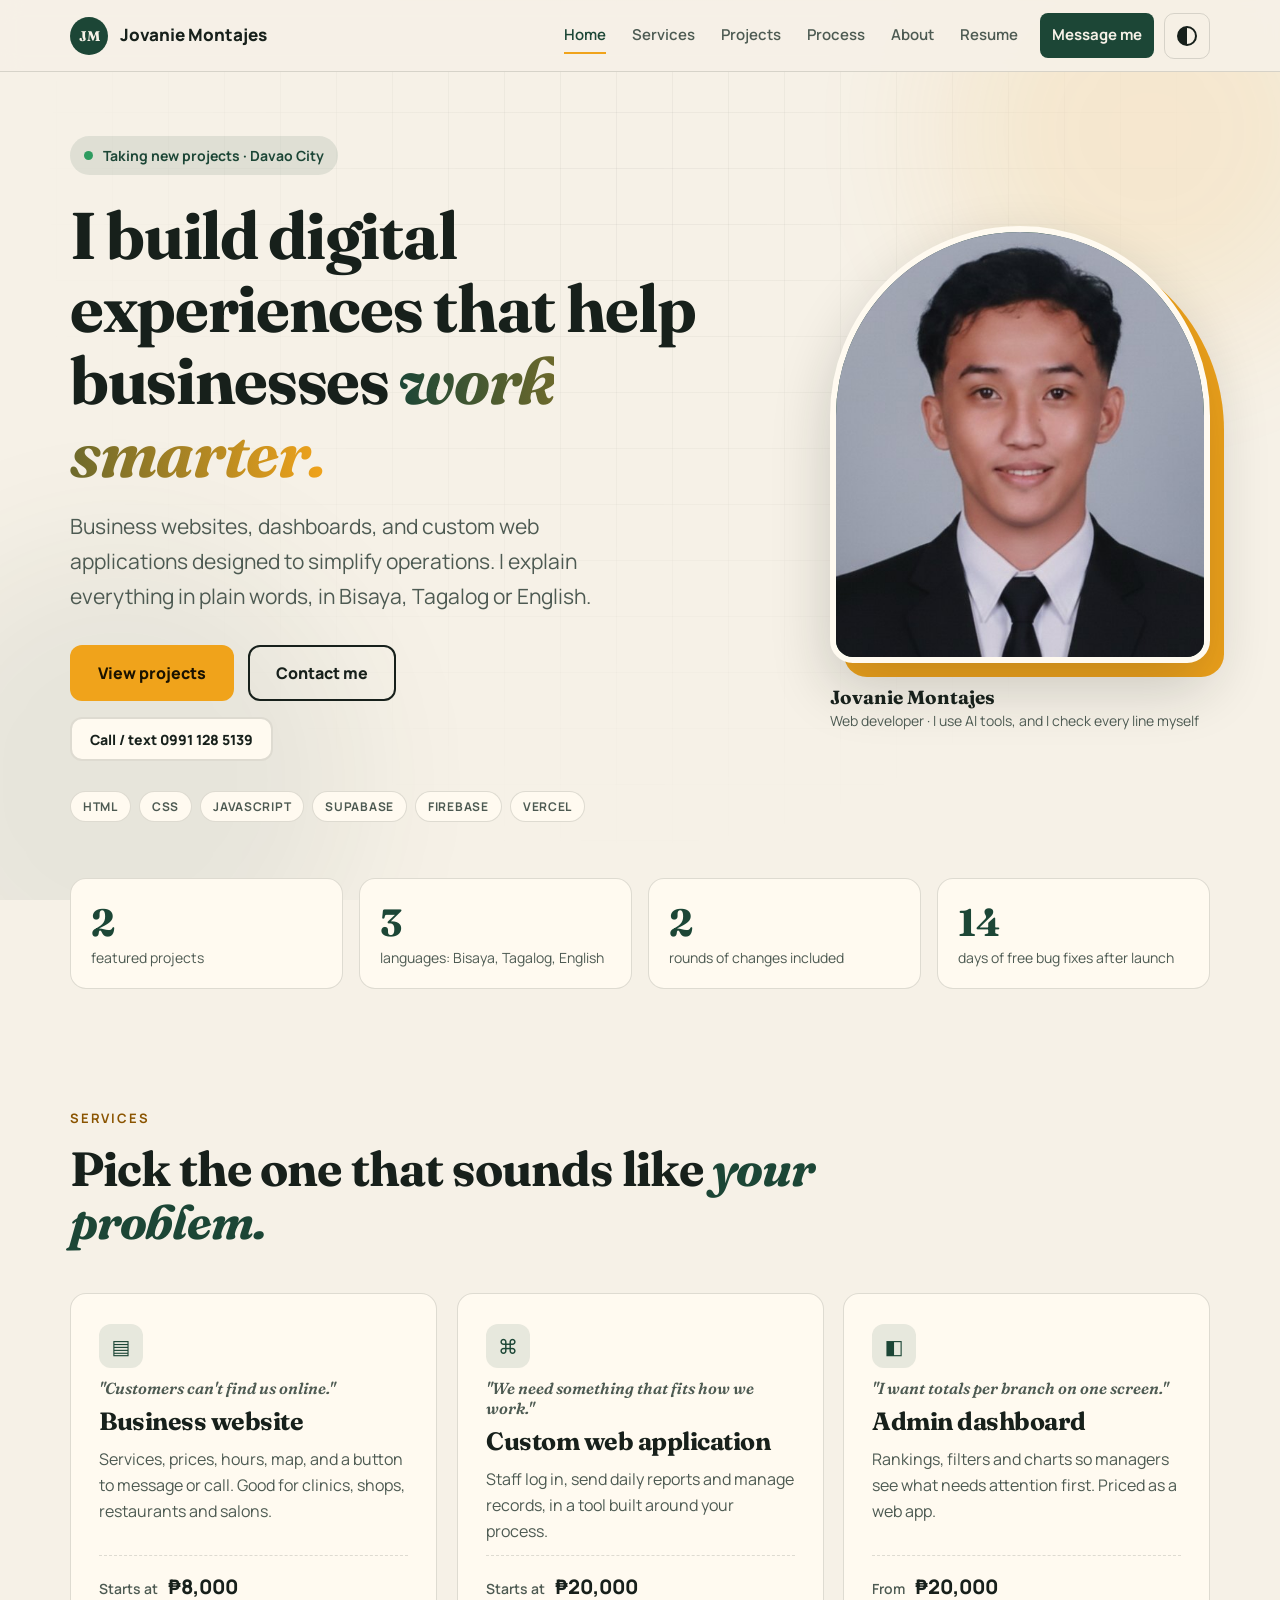
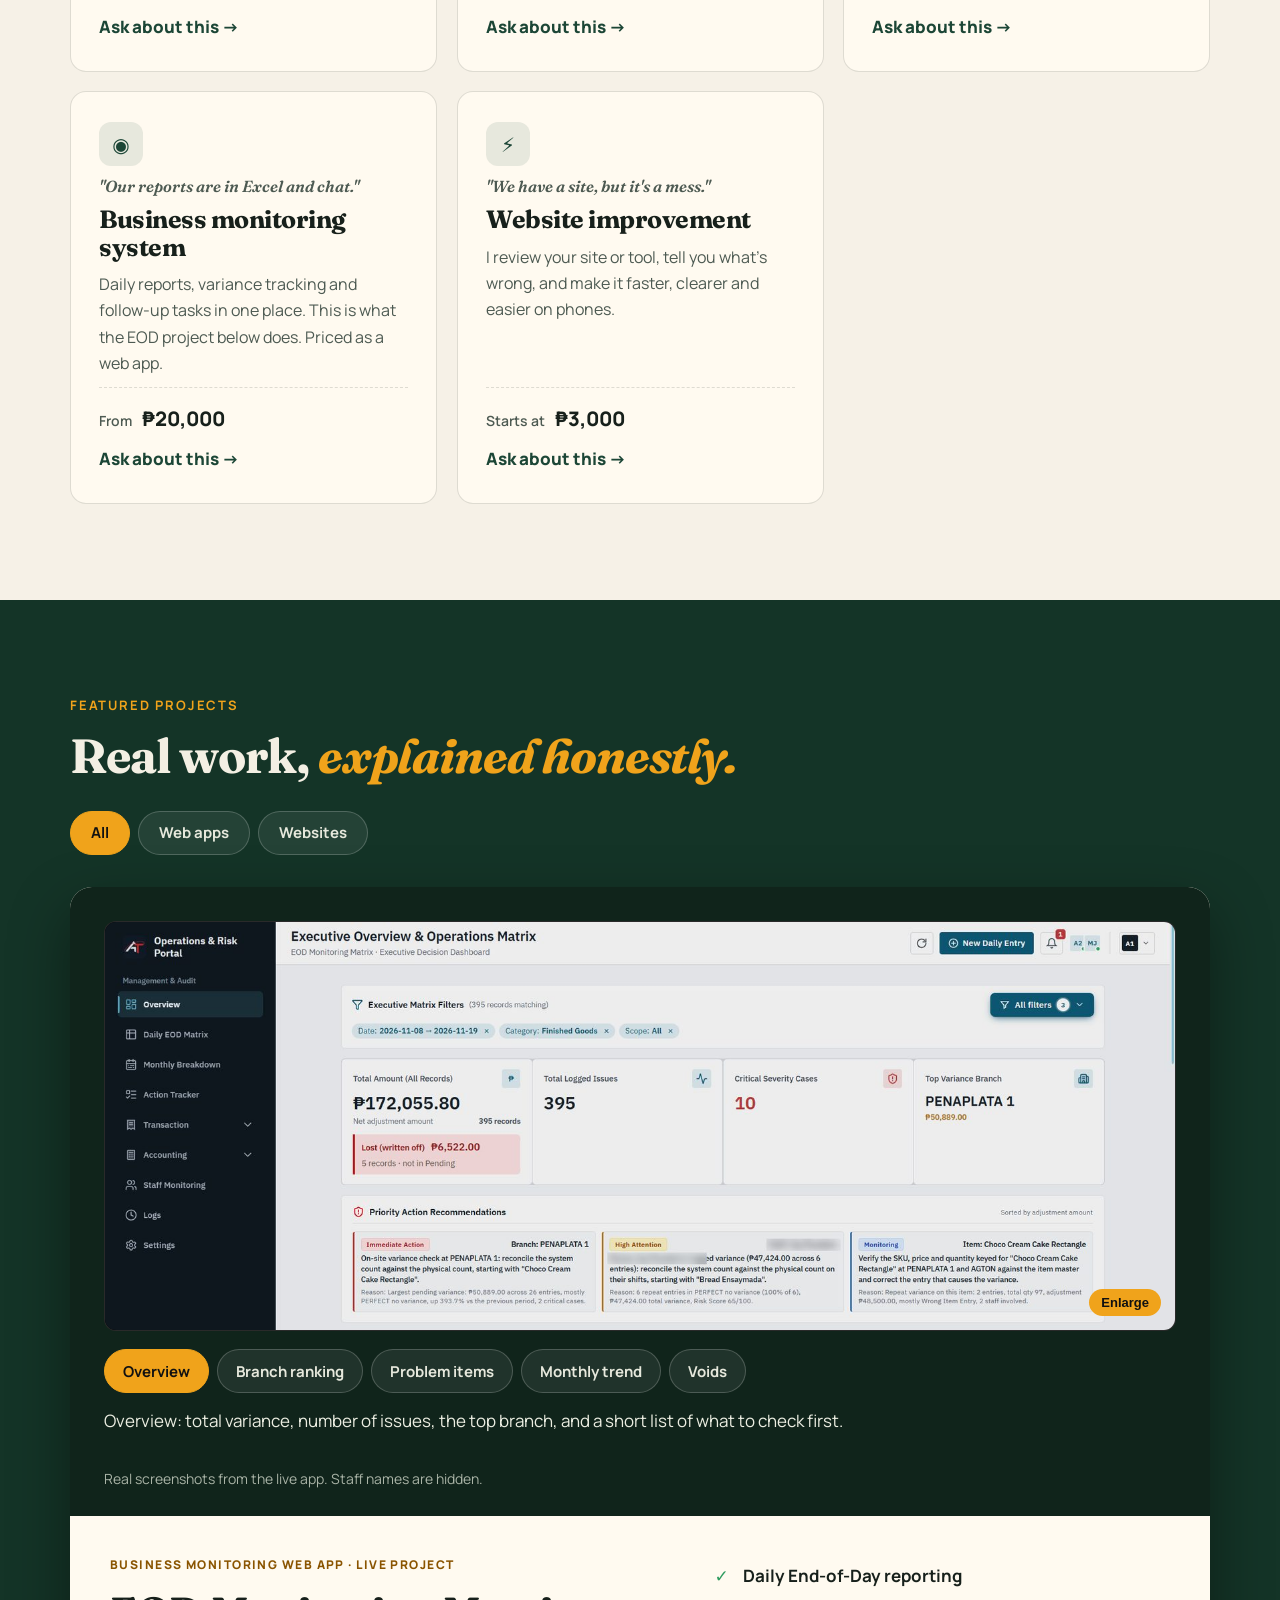
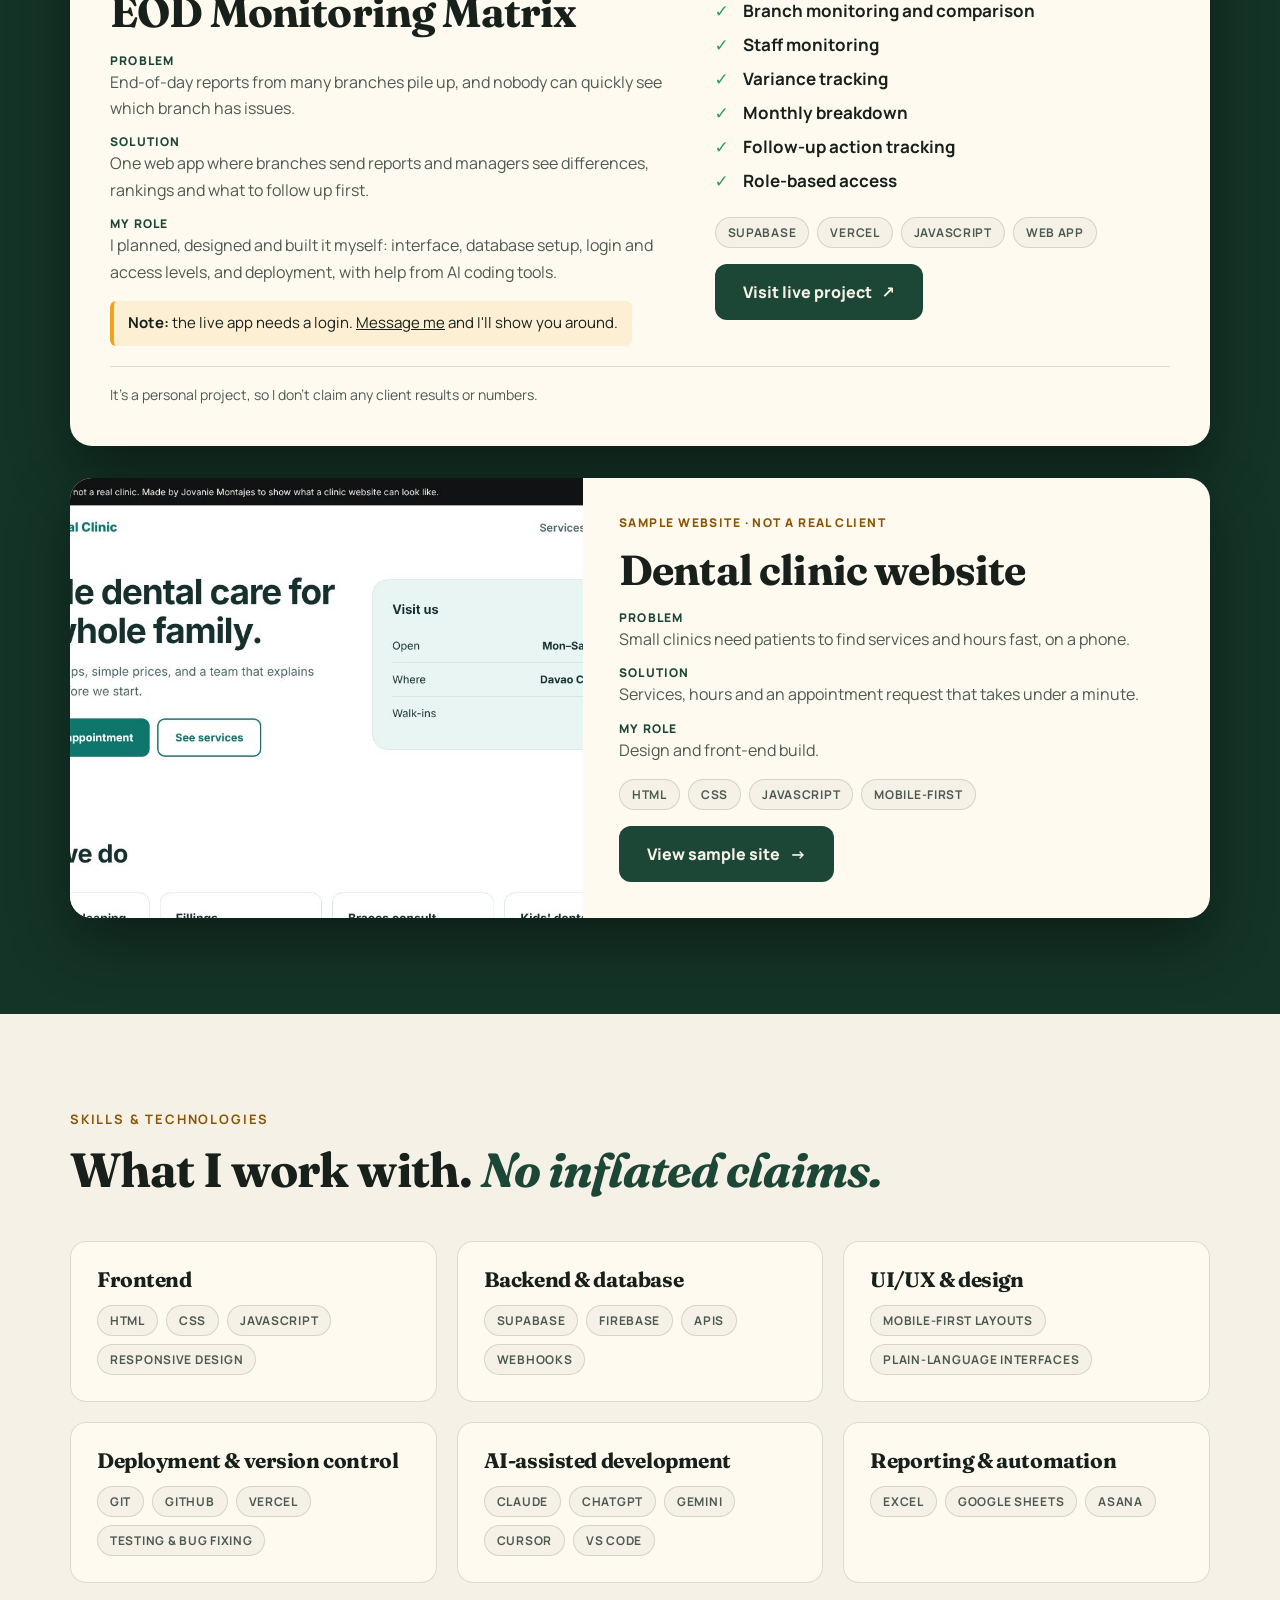
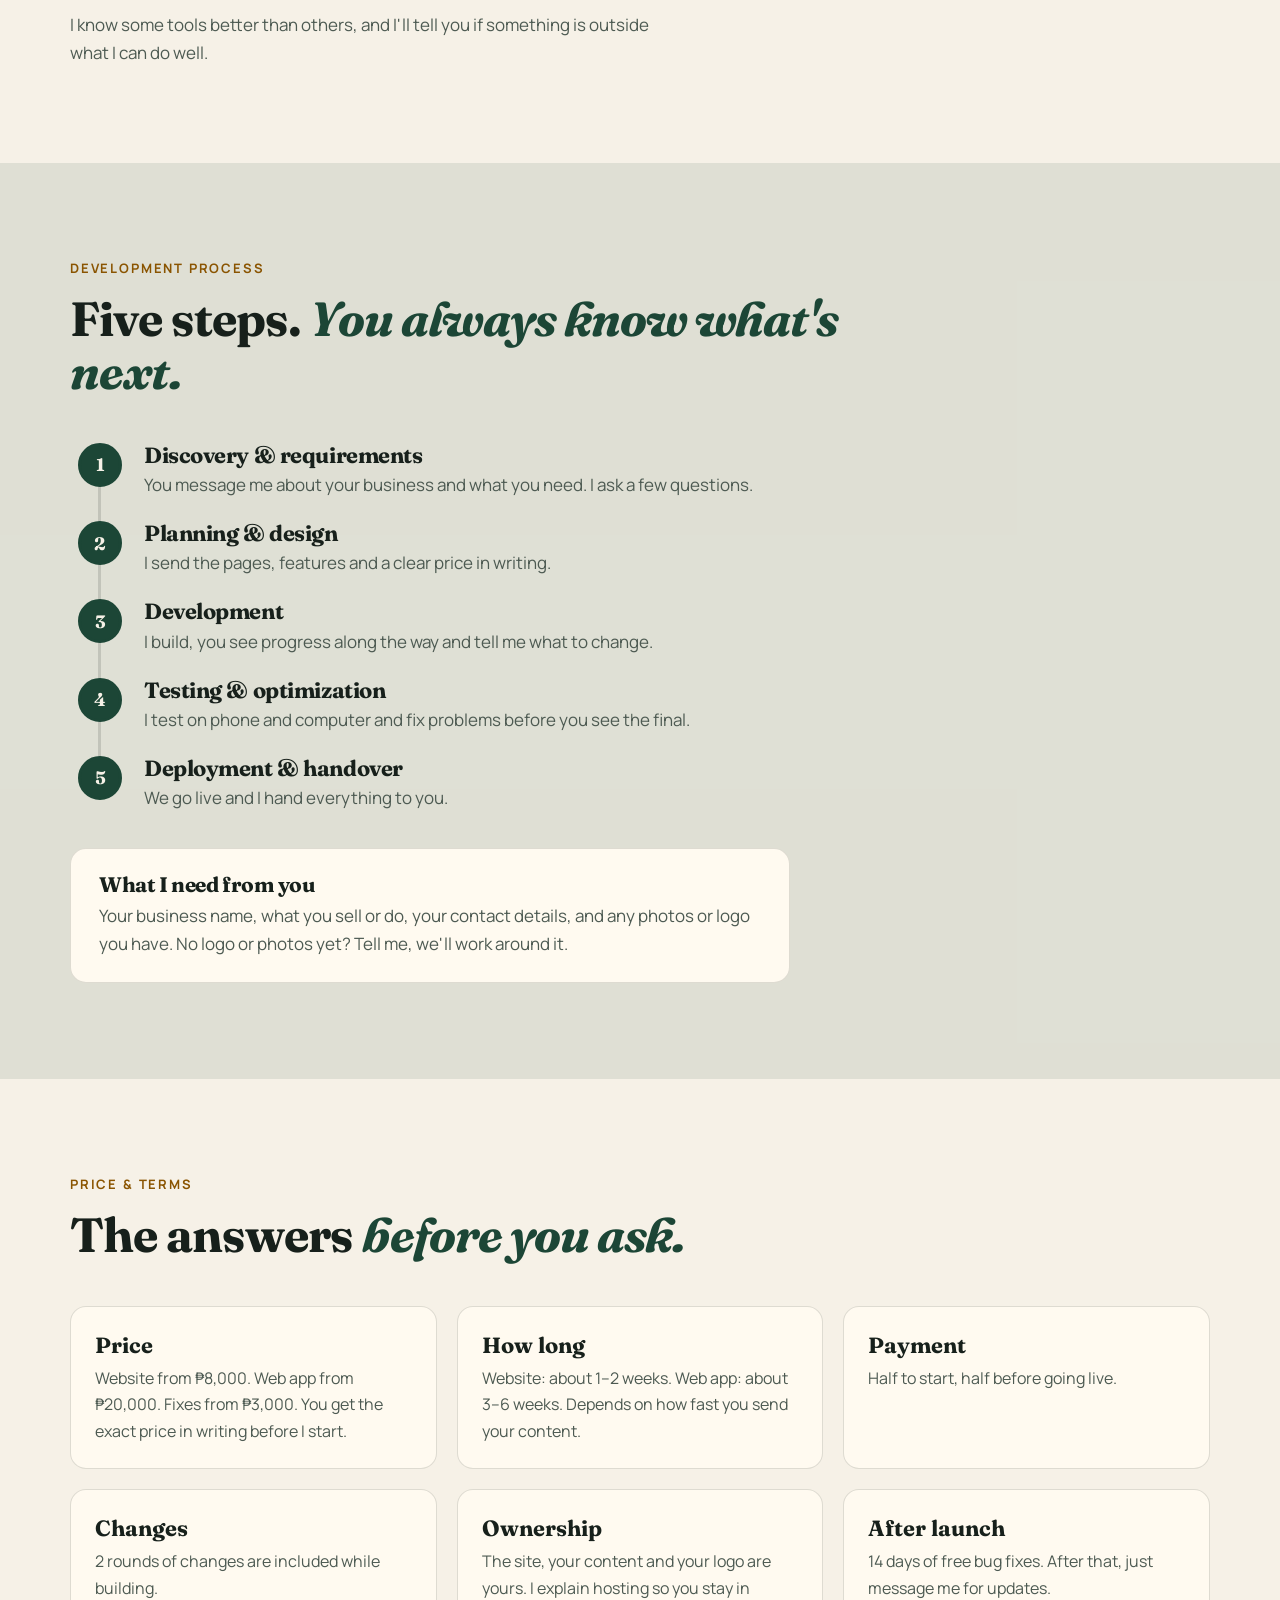
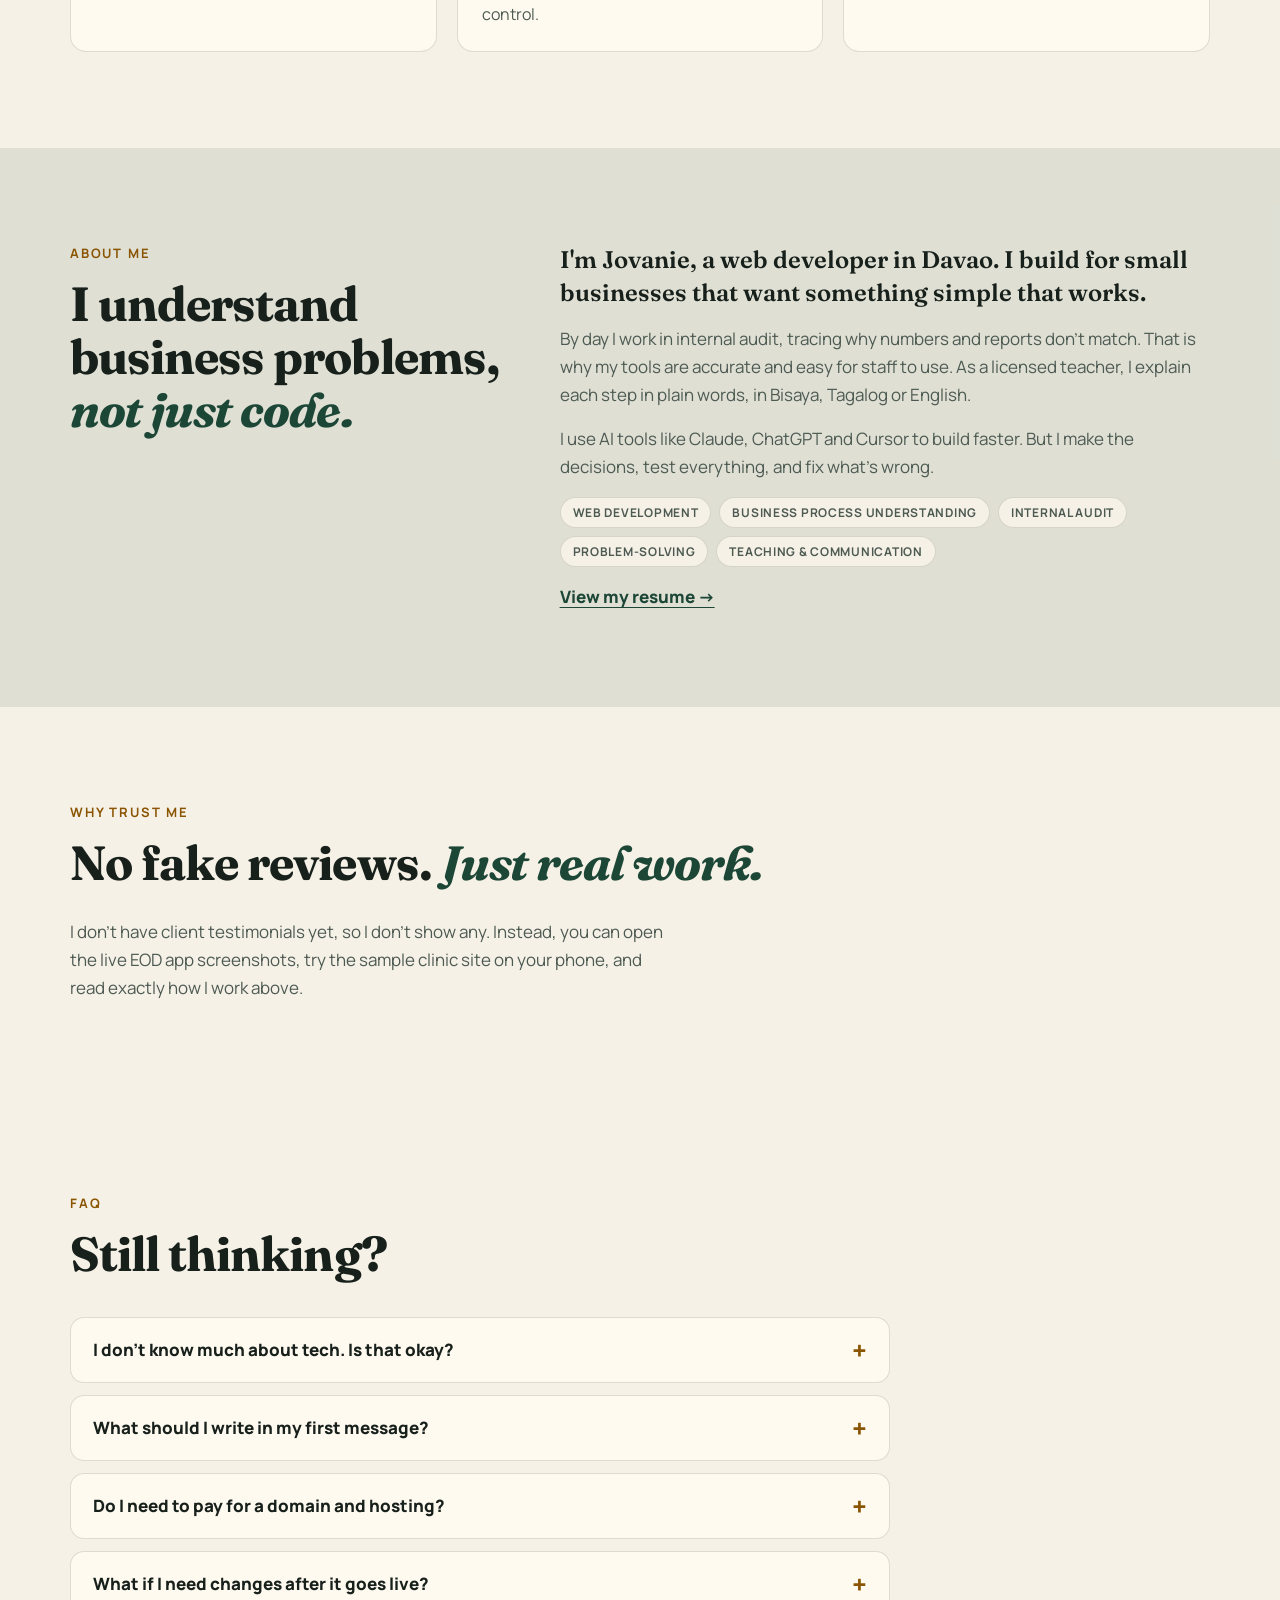
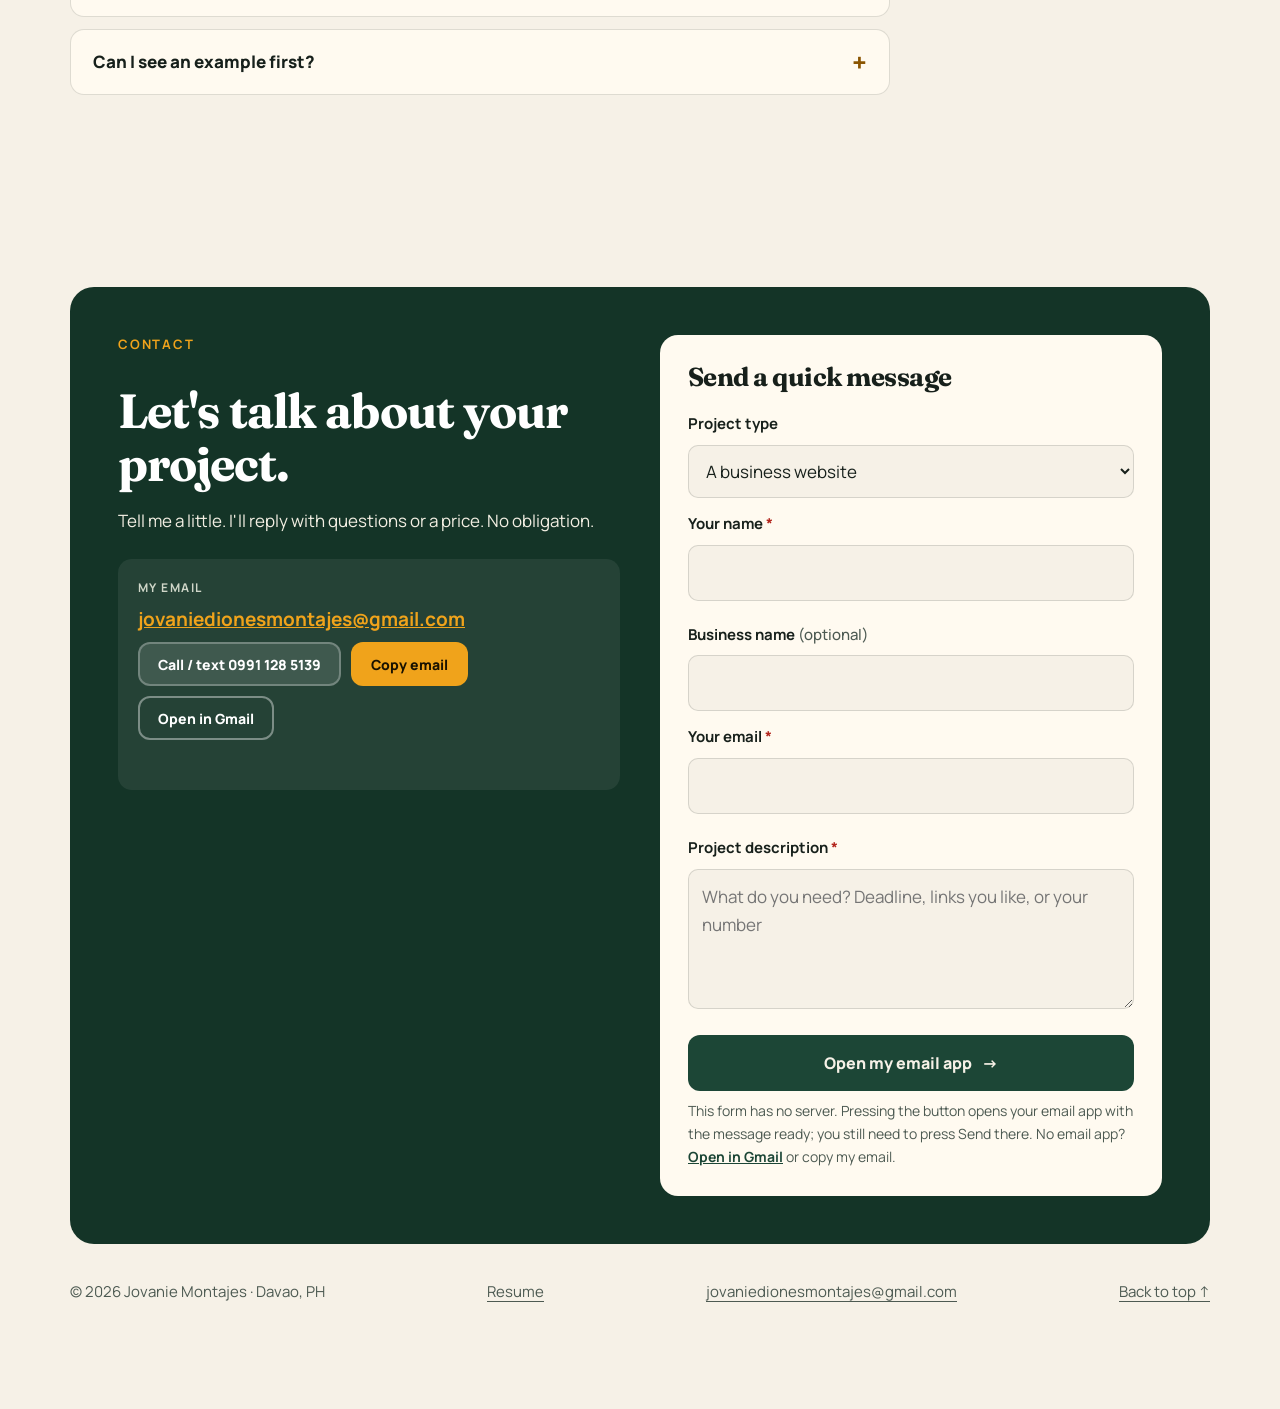
==== index.html @ 5c932d62 "Add files via upload" ====
<!doctype html>
<html lang="en" data-theme="light">
<head>
<meta charset="utf-8">
<meta name="viewport" content="width=device-width, initial-scale=1, viewport-fit=cover">
<title>Jovanie Montajes — Websites, Dashboards &amp; Business Tools in Davao</title>
<meta name="description" content="Jovanie Montajes builds business websites, dashboards and custom web apps that simplify operations. Based in Davao City. Bisaya, Tagalog or English.">
<meta name="theme-color" content="#f6f1e7">
<meta property="og:title" content="Jovanie Montajes — Websites, Dashboards &amp; Business Tools">
<meta property="og:description" content="Business websites, dashboards and custom web apps designed to simplify operations.">
<meta property="og:type" content="website">
<!-- After publishing, change to your full URL, e.g. https://yoursite.com/assets/og-image.png, and add <link rel="canonical"> -->
<meta property="og:image" content="assets/og-image.png">
<meta name="twitter:card" content="summary_large_image">
<link rel="icon" href="assets/favicon.svg" type="image/svg+xml">
<link rel="preconnect" href="https://fonts.googleapis.com">
<link rel="preconnect" href="https://fonts.gstatic.com" crossorigin>
<link href="https://fonts.googleapis.com/css2?family=Fraunces:opsz,wght@9..144,600;9..144,700&family=Manrope:wght@400;500;600;700;800&display=swap" rel="stylesheet">
<link rel="stylesheet" href="styles.css">
<script>document.documentElement.classList.add('js');try{var t=localStorage.getItem('theme');if(t)document.documentElement.dataset.theme=t;else if(matchMedia('(prefers-color-scheme: dark)').matches)document.documentElement.dataset.theme='dark'}catch(e){}</script>
<script type="application/ld+json">{"@context":"https://schema.org","@type":"Person","name":"Jovanie Montajes","jobTitle":"Web Developer","email":"jovaniedionesmontajes@gmail.com","address":{"@type":"PostalAddress","addressLocality":"Davao City","addressCountry":"PH"},"knowsLanguage":["Bisaya","Tagalog","English"]}</script>
</head>
<body>
<a class="skip-link" href="#main">Skip to content</a>
<div class="progress" id="progress" aria-hidden="true"></div>
<div class="bg-fx" aria-hidden="true"><i class="orb o1"></i><i class="orb o2"></i><i class="grid-pattern"></i></div>

<header class="site-header" id="top">
  <a class="brand" href="#home" aria-label="Jovanie Montajes, home"><span class="brand-mark">JM</span><span class="brand-name">Jovanie Montajes</span></a>
  <nav class="nav" id="nav" aria-label="Main navigation">
    <a href="#home">Home</a><a href="#services">Services</a><a href="#work">Projects</a><a href="#process">Process</a><a href="#about">About</a><a href="resume.html">Resume</a>
    <a class="nav-cta" href="#contact">Message me</a>
  </nav>
  <button class="theme-toggle" type="button" id="theme-toggle" aria-label="Switch to dark theme" aria-pressed="false"><span class="tt-icon" aria-hidden="true"></span></button>
  <button class="menu-toggle" type="button" aria-label="Open menu" aria-expanded="false" aria-controls="nav"><span></span><span></span><span></span></button>
</header>

<main id="main">
  <section class="hero section-wrap" id="home">
    <div class="hero-copy">
      <p class="status rise" style="--d:0"><span class="status-dot" aria-hidden="true"></span> Taking new projects · Davao City</p>
      <h1 class="rise" style="--d:1">I build digital experiences that help businesses <em class="shine">work smarter.</em></h1>
      <p class="hero-sub rise" style="--d:2">Business websites, dashboards, and custom web applications designed to simplify operations. I explain everything in plain words, in Bisaya, Tagalog or English.</p>
      <div class="hero-actions rise" style="--d:3">
        <a class="button button-primary" href="#work">View projects</a>
        <a class="button button-ghost" href="#contact">Contact me</a>
      </div>
      <div class="chat-row rise" style="--d:3"><span class="chat-links" data-chat hidden></span></div>
      <ul class="stack rise" style="--d:4" aria-label="Technology stack"><li>HTML</li><li>CSS</li><li>JavaScript</li><li>Supabase</li><li>Firebase</li><li>Vercel</li></ul>
    </div>
    <figure class="hero-photo rise" style="--d:2">
      <div class="photo-frame"><img src="assets/profile.jpg" width="702" height="602" alt="Portrait of Jovanie Montajes in a black suit" fetchpriority="high"></div>
      <figcaption><strong>Jovanie Montajes</strong><span>Web developer · I use AI tools, and I check every line myself</span></figcaption>
    </figure>
  </section>

  <section class="facts-strip section-wrap" aria-label="At a glance">
    <div><b data-count="2">2</b><span>featured projects</span></div>
    <div><b data-count="3">3</b><span>languages: Bisaya, Tagalog, English</span></div>
    <div><b data-count="2">2</b><span>rounds of changes included</span></div>
    <div><b data-count="14">14</b><span>days of free bug fixes after launch</span></div>
  </section>

  <section id="services" class="section section-wrap">
    <p class="kicker">Services</p>
    <h2>Pick the one that sounds like <em>your problem.</em></h2>
    <div class="cards services">
      <article class="card tilt reveal"><span class="ico" aria-hidden="true">▤</span><p class="card-for">"Customers can't find us online."</p><h3>Business website</h3><p>Services, prices, hours, map, and a button to message or call. Good for clinics, shops, restaurants and salons.</p><p class="card-price"><span>Starts at</span> ₱8,000</p><a class="card-link" href="#contact" data-pick="A business website">Ask about this →</a></article>
      <article class="card tilt reveal"><span class="ico" aria-hidden="true">⌘</span><p class="card-for">"We need something that fits how we work."</p><h3>Custom web application</h3><p>Staff log in, send daily reports and manage records, in a tool built around your process.</p><p class="card-price"><span>Starts at</span> ₱20,000</p><a class="card-link" href="#contact" data-pick="A web app or dashboard">Ask about this →</a></article>
      <article class="card tilt reveal"><span class="ico" aria-hidden="true">◧</span><p class="card-for">"I want totals per branch on one screen."</p><h3>Admin dashboard</h3><p>Rankings, filters and charts so managers see what needs attention first. Priced as a web app.</p><p class="card-price"><span>From</span> ₱20,000</p><a class="card-link" href="#contact" data-pick="A web app or dashboard">Ask about this →</a></article>
      <article class="card tilt reveal"><span class="ico" aria-hidden="true">◉</span><p class="card-for">"Our reports are in Excel and chat."</p><h3>Business monitoring system</h3><p>Daily reports, variance tracking and follow-up tasks in one place. This is what the EOD project below does. Priced as a web app.</p><p class="card-price"><span>From</span> ₱20,000</p><a class="card-link" href="#contact" data-pick="A web app or dashboard">Ask about this →</a></article>
      <article class="card tilt reveal"><span class="ico" aria-hidden="true">⚡</span><p class="card-for">"We have a site, but it's a mess."</p><h3>Website improvement</h3><p>I review your site or tool, tell you what's wrong, and make it faster, clearer and easier on phones.</p><p class="card-price"><span>Starts at</span> ₱3,000</p><a class="card-link" href="#contact" data-pick="Improve an existing site or tool">Ask about this →</a></article>
    </div>
  </section>

  <section id="work" class="section work-section">
    <div class="section-wrap">
      <p class="kicker">Featured projects</p>
      <h2>Real work, <em>explained honestly.</em></h2>
      <div class="filters" role="group" aria-label="Filter projects">
        <button type="button" class="on" data-filter="all" aria-pressed="true">All</button>
        <button type="button" data-filter="app" aria-pressed="false">Web apps</button>
        <button type="button" data-filter="site" aria-pressed="false">Websites</button>
      </div>

      <article class="project reveal" data-cat="app">
        <div class="gallery">
          <button class="shot-main" type="button" id="shot-open" aria-label="Enlarge screenshot" aria-haspopup="dialog">
            <img id="shot-img" src="assets/eod-1.jpg" width="1600" height="611" alt="EOD Monitoring Matrix overview: totals, filters, and priority action recommendations" fetchpriority="high">
            <span class="shot-zoom">Enlarge</span>
          </button>
          <div class="shot-tabs" role="group" aria-label="Choose a screenshot">
            <button type="button" class="on" data-src="assets/eod-1.jpg" data-w="1600" data-h="611" data-alt="EOD Monitoring Matrix overview: totals, filters, and priority action recommendations" data-cap="Overview: total variance, number of issues, the top branch, and a short list of what to check first.">Overview</button>
            <button type="button" data-src="assets/eod-2.jpg" data-w="1600" data-h="756" data-alt="Branch ranking showing the most and least affected branches" data-cap="Branch ranking: see which branches have the biggest and smallest variances, side by side.">Branch ranking</button>
            <button type="button" data-src="assets/eod-3.jpg" data-w="1600" data-h="753" data-alt="Chart of issue types and a ranked list of problem product categories" data-cap="Problem items: which types of mistakes and which product groups cost the most.">Problem items</button>
            <button type="button" data-src="assets/eod-4.jpg" data-w="1600" data-h="761" data-alt="Monthly variance breakdown with a day-by-day chart" data-cap="Monthly trend: day-by-day amounts, compared with last month.">Monthly trend</button>
            <button type="button" data-src="assets/eod-5.jpg" data-w="1600" data-h="750" data-alt="Void transactions page with totals and top branches" data-cap="Void transactions: totals by month, branch, and staff, with a comparison to last month.">Voids</button>
          </div>
          <p class="shot-caption" id="shot-cap" aria-live="polite">Overview: total variance, number of issues, the top branch, and a short list of what to check first.</p>
          <p class="shot-note">Real screenshots from the live app. Staff names are hidden.</p>
        </div>
        <div class="project-info">
          <div class="info-main">
            <p class="project-tag">Business monitoring web app · Live project</p>
            <h3>EOD Monitoring Matrix</h3>
            <dl class="case">
              <div><dt>Problem</dt><dd>End-of-day reports from many branches pile up, and nobody can quickly see which branch has issues.</dd></div>
              <div><dt>Solution</dt><dd>One web app where branches send reports and managers see differences, rankings and what to follow up first.</dd></div>
              <div><dt>My role</dt><dd>I planned, designed and built it myself: interface, database setup, login and access levels, and deployment, with help from AI coding tools.</dd></div>
            </dl>
            <p class="login-note"><strong>Note:</strong> the live app needs a login. <a href="#contact">Message me</a> and I'll show you around.</p>
          </div>
          <div class="info-side">
            <ul class="checks">
              <li>Daily End-of-Day reporting</li><li>Branch monitoring and comparison</li><li>Staff monitoring</li><li>Variance tracking</li><li>Monthly breakdown</li><li>Follow-up action tracking</li><li>Role-based access</li>
            </ul>
            <p class="chips"><span>Supabase</span><span>Vercel</span><span>JavaScript</span><span>Web app</span></p>
            <a class="button button-dark" href="https://staff-monitoring-eod.vercel.app/" target="_blank" rel="noopener noreferrer">Visit live project <span aria-hidden="true">↗</span><span class="sr">(opens in a new tab)</span></a>
          </div>
          <p class="note">It's a personal project, so I don't claim any client results or numbers.</p>
        </div>
      </article>
      <dialog id="lightbox" aria-label="Screenshot viewer">
        <button type="button" class="lb-btn lb-close" id="lb-close" aria-label="Close">×</button>
        <button type="button" class="lb-btn lb-prev" id="lb-prev" aria-label="Previous screenshot">‹</button>
        <figure><img id="lb-img" alt=""><figcaption id="lb-cap"></figcaption></figure>
        <button type="button" class="lb-btn lb-next" id="lb-next" aria-label="Next screenshot">›</button>
      </dialog>

      <article class="sample reveal" data-cat="site">
        <a class="sample-thumb" href="samples/dental-clinic.html" aria-label="Open the dental clinic sample site"><img src="assets/sample-dental.jpg" width="1100" height="690" alt="Preview of the sample dental clinic website" loading="lazy" decoding="async"></a>
        <div class="sample-text">
          <p class="project-tag">Sample website · Not a real client</p>
          <h3>Dental clinic website</h3>
          <dl class="case">
            <div><dt>Problem</dt><dd>Small clinics need patients to find services and hours fast, on a phone.</dd></div>
            <div><dt>Solution</dt><dd>Services, hours and an appointment request that takes under a minute.</dd></div>
            <div><dt>My role</dt><dd>Design and front-end build.</dd></div>
          </dl>
          <p class="chips"><span>HTML</span><span>CSS</span><span>JavaScript</span><span>Mobile-first</span></p>
          <a class="button button-dark" href="samples/dental-clinic.html">View sample site <span aria-hidden="true">→</span></a>
        </div>
      </article>
    </div>
  </section>

  <section id="skills" class="section section-wrap">
    <p class="kicker">Skills &amp; technologies</p>
    <h2>What I work with. <em>No inflated claims.</em></h2>
    <div class="skill-grid">
      <div class="skill reveal"><h3>Frontend</h3><p class="chips"><span>HTML</span><span>CSS</span><span>JavaScript</span><span>Responsive design</span></p></div>
      <div class="skill reveal"><h3>Backend &amp; database</h3><p class="chips"><span>Supabase</span><span>Firebase</span><span>APIs</span><span>Webhooks</span></p></div>
      <div class="skill reveal"><h3>UI/UX &amp; design</h3><p class="chips"><span>Mobile-first layouts</span><span>Plain-language interfaces</span></p></div>
      <div class="skill reveal"><h3>Deployment &amp; version control</h3><p class="chips"><span>Git</span><span>GitHub</span><span>Vercel</span><span>Testing &amp; bug fixing</span></p></div>
      <div class="skill reveal"><h3>AI-assisted development</h3><p class="chips"><span>Claude</span><span>ChatGPT</span><span>Gemini</span><span>Cursor</span><span>VS Code</span></p></div>
      <div class="skill reveal"><h3>Reporting &amp; automation</h3><p class="chips"><span>Excel</span><span>Google Sheets</span><span>Asana</span></p></div>
    </div>
    <p class="section-cta">I know some tools better than others, and I'll tell you if something is outside what I can do well.</p>
  </section>

  <section id="process" class="section process">
    <div class="section-wrap">
      <p class="kicker">Development process</p>
      <h2>Five steps. <em>You always know what's next.</em></h2>
      <ol class="steps" id="steps">
        <li class="reveal"><span class="step-num">1</span><div><h3>Discovery &amp; requirements</h3><p>You message me about your business and what you need. I ask a few questions.</p></div></li>
        <li class="reveal"><span class="step-num">2</span><div><h3>Planning &amp; design</h3><p>I send the pages, features and a clear price in writing.</p></div></li>
        <li class="reveal"><span class="step-num">3</span><div><h3>Development</h3><p>I build, you see progress along the way and tell me what to change.</p></div></li>
        <li class="reveal"><span class="step-num">4</span><div><h3>Testing &amp; optimization</h3><p>I test on phone and computer and fix problems before you see the final.</p></div></li>
        <li class="reveal"><span class="step-num">5</span><div><h3>Deployment &amp; handover</h3><p>We go live and I hand everything to you.</p></div></li>
      </ol>
      <div class="bring"><h3>What I need from you</h3><p>Your business name, what you sell or do, your contact details, and any photos or logo you have. No logo or photos yet? Tell me, we'll work around it.</p></div>
    </div>
  </section>

  <section id="pricing" class="section section-wrap">
    <p class="kicker">Price &amp; terms</p>
    <h2>The answers <em>before you ask.</em></h2>
    <dl class="facts">
      <div class="reveal"><dt>Price</dt><dd>Website from ₱8,000. Web app from ₱20,000. Fixes from ₱3,000. You get the exact price in writing before I start.</dd></div>
      <div class="reveal"><dt>How long</dt><dd>Website: about 1–2 weeks. Web app: about 3–6 weeks. Depends on how fast you send your content.</dd></div>
      <div class="reveal"><dt>Payment</dt><dd>Half to start, half before going live.</dd></div>
      <div class="reveal"><dt>Changes</dt><dd>2 rounds of changes are included while building.</dd></div>
      <div class="reveal"><dt>Ownership</dt><dd>The site, your content and your logo are yours. I explain hosting so you stay in control.</dd></div>
      <div class="reveal"><dt>After launch</dt><dd>14 days of free bug fixes. After that, just message me for updates.</dd></div>
    </dl>
  </section>

  <section id="about" class="section about">
    <div class="section-wrap about-grid">
      <div><p class="kicker">About me</p><h2>I understand business problems, <em>not just code.</em></h2></div>
      <div class="about-copy reveal">
        <p class="lead">I'm Jovanie, a web developer in Davao. I build for small businesses that want something simple that works.</p>
        <p>By day I work in internal audit, tracing why numbers and reports don't match. That is why my tools are accurate and easy for staff to use. As a licensed teacher, I explain each step in plain words, in Bisaya, Tagalog or English.</p>
        <p>I use AI tools like Claude, ChatGPT and Cursor to build faster. But I make the decisions, test everything, and fix what's wrong.</p>
        <ul class="chips" aria-label="Strengths"><li>Web development</li><li>Business process understanding</li><li>Internal audit</li><li>Problem-solving</li><li>Teaching &amp; communication</li></ul>
        <p><a class="resume-link" href="resume.html">View my resume →</a></p>
      </div>
    </div>
  </section>

  <section id="credibility" class="section section-wrap">
    <p class="kicker">Why trust me</p>
    <h2>No fake reviews. <em>Just real work.</em></h2>
    <p class="section-cta">I don't have client testimonials yet, so I don't show any. Instead, you can open the live EOD app screenshots, try the sample clinic site on your phone, and read exactly how I work above.</p>
  </section>

  <section id="faq" class="section section-wrap faq">
    <p class="kicker">FAQ</p>
    <h2>Still thinking?</h2>
    <div class="faq-list">
      <details><summary>I don't know much about tech. Is that okay?</summary><p>Yes. I use simple words and explain each step. You can reply in Bisaya, Tagalog or English.</p></details>
      <details><summary>What should I write in my first message?</summary><p>Your business, what you want to make or fix, and your deadline if you have one. Links to sites you like help, but you don't need them.</p></details>
      <details><summary>Do I need to pay for a domain and hosting?</summary><p>A domain (like yourbusiness.com) is usually paid yearly. Hosting for a simple site can be low-cost or free. I'll list every cost before we start, so there are no surprises.</p></details>
      <details><summary>What if I need changes after it goes live?</summary><p>Message me. Small changes like text or photos are quick. For bigger changes I'll tell you the price first.</p></details>
      <details><summary>Can I see an example first?</summary><p>Yes. See the <a href="#work">EOD tool and the sample clinic site</a>. I can also show the app's login side on a call.</p></details>
    </div>
  </section>

  <section id="contact" class="section section-wrap contact">
    <div class="contact-panel reveal">
      <div class="contact-intro">
        <p class="kicker dark">Contact</p>
        <h2>Let's talk about your project.</h2>
        <p>Tell me a little. I'll reply with questions or a price. No obligation.</p>
        <div class="email-box">
          <span class="email-label">My email</span>
          <a class="email-link" href="mailto:jovaniedionesmontajes@gmail.com">jovaniedionesmontajes@gmail.com</a>
          <div class="email-actions">
            <span class="chat-links" data-chat hidden></span>
            <button type="button" class="button button-dark small" id="copy-email" data-email="jovaniedionesmontajes@gmail.com">Copy email</button>
            <a class="button button-outline-dark small" id="gmail-link" href="https://mail.google.com/mail/?view=cm&fs=1&to=jovaniedionesmontajes@gmail.com&su=Project%20inquiry" target="_blank" rel="noopener noreferrer">Open in Gmail</a>
          </div>
          <span class="copy-status" id="copy-status" role="status" aria-live="polite"></span>
        </div>
      </div>
      <form class="contact-form" id="contact-form" novalidate>
        <h3>Send a quick message</h3>
        <label for="f-type">Project type</label>
        <select id="f-type" name="type">
          <option>A business website</option><option>A web app or dashboard</option><option>Improve an existing site or tool</option><option>Not sure yet</option>
        </select>
        <label for="f-name">Your name <span class="req" aria-hidden="true">*</span></label>
        <input id="f-name" name="name" autocomplete="name" required aria-describedby="e-name">
        <span class="err" id="e-name" role="alert"></span>
        <label for="f-biz">Business name <em>(optional)</em></label>
        <input id="f-biz" name="biz" autocomplete="organization">
        <label for="f-email">Your email <span class="req" aria-hidden="true">*</span></label>
        <input id="f-email" name="email" type="email" autocomplete="email" required aria-describedby="e-email">
        <span class="err" id="e-email" role="alert"></span>
        <label for="f-msg">Project description <span class="req" aria-hidden="true">*</span></label>
        <textarea id="f-msg" name="message" rows="4" required minlength="10" placeholder="What do you need? Deadline, links you like, or your number" aria-describedby="e-msg"></textarea>
        <span class="err" id="e-msg" role="alert"></span>
        <button class="button button-dark" type="submit" id="send-btn">Open my email app <span aria-hidden="true">→</span></button>
        <p class="form-help" id="form-help">This form has no server. Pressing the button opens your email app with the message ready; you still need to press Send there. No email app? <a id="gmail-fallback" href="#" target="_blank" rel="noopener noreferrer">Open in Gmail</a> or copy my email.</p>
      </form>
    </div>
    <footer>
      <span>© <span id="year">2026</span> Jovanie Montajes · Davao, PH</span>
      <a href="resume.html">Resume</a>
      <a href="mailto:jovaniedionesmontajes@gmail.com">jovaniedionesmontajes@gmail.com</a>
      <a href="#top">Back to top ↑</a>
    </footer>
  </section>
</main>

<a class="float-cta" id="float-cta" href="#contact" aria-label="Message Jovanie">Message me</a>
<button class="to-top" id="to-top" type="button" aria-label="Back to top" hidden>↑</button>
<script src="script.js" defer></script>
</body>
</html>
---- styles.css ----
/* ===== Tokens ===== */
:root{--bg:#f6f1e7;--card:#fffaf0;--ink:#17201b;--muted:#4d5a52;--forest:#1c4636;--forest2:#143427;--mango:#f0a31b;--mango-d:#8a5400;--line:#17201b24;--tint:#1c46361a;--hdr:#f6f1e7ee;--r:16px;--wrap:1140px;--serif:Fraunces,Georgia,"Times New Roman",serif;--sans:Manrope,system-ui,Arial,sans-serif;--ease:cubic-bezier(.2,.7,.2,1)}
[data-theme=dark]{--bg:#0f1a15;--card:#16251e;--ink:#f1ede1;--muted:#b4bfb4;--forest:#8fd1ae;--forest2:#6fbf96;--mango-d:#f0a31b;--line:#f1ede126;--tint:#8fd1ae1f;--hdr:#0f1a15ee}
*{box-sizing:border-box}
html{scroll-behavior:smooth;scroll-padding-top:84px;overflow-x:hidden}
body{margin:0;background:var(--bg);color:var(--ink);font:17px/1.65 var(--sans);-webkit-font-smoothing:antialiased;overflow-x:hidden;transition:background .3s,color .3s}
img{max-width:100%;height:auto;display:block}a{color:inherit}p{margin:0}ul,ol,dl,dd{margin:0;padding:0;list-style:none}
h1,h2,h3{margin:0;line-height:1.1;font-family:var(--serif);font-weight:700;letter-spacing:-.02em}
em{font-style:italic;color:var(--forest)}
:focus-visible{outline:3px solid var(--mango);outline-offset:3px;border-radius:4px}
.sr{position:absolute;width:1px;height:1px;overflow:hidden;clip:rect(0 0 0 0);white-space:nowrap}
.skip-link{position:absolute;left:12px;top:-60px;background:var(--mango);color:#111;padding:10px 16px;border-radius:8px;font-weight:700;z-index:200}.skip-link:focus{top:12px}
.section-wrap{width:min(var(--wrap),calc(100% - 48px));margin-inline:auto}
.section{padding:96px 0}
.kicker{font:700 13px var(--sans);letter-spacing:.14em;text-transform:uppercase;color:var(--mango-d);margin-bottom:16px}
h2{font-size:clamp(30px,4vw,48px);max-width:17em}

/* ===== Background FX ===== */
.bg-fx{position:fixed;inset:0;z-index:-1;overflow:hidden;pointer-events:none}
.orb{position:absolute;border-radius:50%;filter:blur(70px);opacity:.35;will-change:transform}
.o1{width:420px;height:420px;background:#f0a31b55;top:-80px;right:-80px;animation:drift 18s ease-in-out infinite alternate}
.o2{width:480px;height:480px;background:#1c463530;bottom:-120px;left:-120px;animation:drift 22s ease-in-out infinite alternate-reverse}
[data-theme=dark] .o2{background:#8fd1ae22}
.grid-pattern{position:absolute;inset:0;background-image:linear-gradient(var(--line) 1px,transparent 1px),linear-gradient(90deg,var(--line) 1px,transparent 1px);background-size:56px 56px;opacity:.35;-webkit-mask-image:radial-gradient(ellipse at 50% 20%,#000,transparent 70%);mask-image:radial-gradient(ellipse at 50% 20%,#000,transparent 70%)}
@keyframes drift{to{transform:translate3d(-60px,50px,0) scale(1.12)}}
.progress{position:fixed;top:0;left:0;height:3px;width:100%;background:linear-gradient(90deg,var(--forest),var(--mango));transform:scaleX(0);transform-origin:0 50%;z-index:90}

/* ===== Header ===== */
.site-header{position:sticky;top:0;z-index:50;height:72px;display:flex;align-items:center;gap:10px;padding:0 max(24px,calc((100% - var(--wrap))/2));background:var(--hdr);backdrop-filter:blur(10px);border-bottom:1px solid var(--line)}
.brand{display:flex;align-items:center;gap:12px;text-decoration:none;font-weight:800;margin-right:auto}
.brand-mark{width:38px;height:38px;border-radius:50%;background:var(--forest);color:var(--bg);display:grid;place-items:center;font:700 14px var(--serif);transition:transform .4s var(--ease)}
.brand:hover .brand-mark{transform:rotate(-12deg) scale(1.08)}
.nav{display:flex;align-items:center;gap:2px;position:relative}
.nav a{text-decoration:none;font-size:15px;font-weight:600;color:var(--muted);padding:10px 12px;border-radius:8px;position:relative;transition:color .2s}
.nav a:not(.nav-cta)::after{content:"";position:absolute;left:12px;right:12px;bottom:4px;height:2px;background:var(--mango);transform:scaleX(0);transform-origin:left;transition:transform .3s var(--ease)}
.nav a:hover,.nav a.active{color:var(--forest)}
.nav a:hover::after,.nav a.active::after{transform:scaleX(1)}
.nav .nav-cta{background:var(--forest);color:var(--bg);margin-left:8px;font-weight:700;transition:transform .2s,background .2s}.nav .nav-cta:hover{background:var(--forest2);transform:translateY(-2px)}
.theme-toggle,.menu-toggle{width:46px;height:46px;border:1px solid var(--line);border-radius:10px;background:none;cursor:pointer;display:grid;place-items:center;color:var(--ink)}
.theme-toggle:hover,.menu-toggle:hover{border-color:var(--forest)}
.tt-icon{width:20px;height:20px;border-radius:50%;border:2px solid currentColor;background:linear-gradient(90deg,currentColor 50%,transparent 50%);transition:transform .5s var(--ease)}
[data-theme=dark] .tt-icon{transform:rotate(180deg)}
.menu-toggle{display:none;flex-direction:column;align-items:center;justify-content:center;gap:5px}
.menu-toggle span{width:20px;height:2px;background:var(--ink);transition:.25s}
.menu-toggle[aria-expanded=true] span:nth-child(1){transform:translateY(7px) rotate(45deg)}
.menu-toggle[aria-expanded=true] span:nth-child(2){opacity:0}
.menu-toggle[aria-expanded=true] span:nth-child(3){transform:translateY(-7px) rotate(-45deg)}

/* ===== Buttons ===== */
.button{display:inline-flex;align-items:center;justify-content:center;gap:10px;padding:15px 26px;border-radius:12px;font:800 16px var(--sans);text-decoration:none;border:2px solid transparent;cursor:pointer;transition:transform .2s var(--ease),background .2s,box-shadow .2s,color .2s;min-height:52px;position:relative;overflow:hidden}
.button.small{padding:10px 18px;font-size:14px;min-height:44px}
.button:active{transform:scale(.97)}
.button-primary{background:var(--mango);color:#1a1200}.button-primary:hover{background:#ffb937;transform:translateY(-2px);box-shadow:0 10px 24px #f0a31b55}
.button-ghost{border-color:var(--ink);color:var(--ink)}.button-ghost:hover{background:var(--ink);color:var(--bg)}
.button-dark{background:var(--forest);color:var(--bg)}.button-dark:hover{background:var(--forest2);transform:translateY(-2px)}
.button-outline-dark{border-color:var(--forest);color:var(--forest)}.button-outline-dark:hover{background:var(--forest);color:var(--bg)}
.button[disabled]{opacity:.7;cursor:progress}

/* ===== Hero ===== */
.hero{display:grid;grid-template-columns:1.2fr .8fr;gap:64px;align-items:center;padding:64px 0 56px}
.status{display:inline-flex;align-items:center;gap:10px;font-size:14px;font-weight:700;color:var(--forest);background:var(--tint);padding:8px 14px;border-radius:99px}
.status-dot{width:9px;height:9px;border-radius:50%;background:#2e9b5f;animation:pulse 2s infinite}
@keyframes pulse{0%{box-shadow:0 0 0 0 #2e9b5f66}100%{box-shadow:0 0 0 10px #2e9b5f00}}
.hero h1{font-size:clamp(38px,5.4vw,66px);margin:24px 0 20px}
.shine{background:linear-gradient(90deg,var(--forest),var(--mango),var(--forest));background-size:200% 100%;-webkit-background-clip:text;background-clip:text;color:transparent;animation:shine 6s linear infinite}
@keyframes shine{to{background-position:-200% 0}}
.hero-sub{font-size:clamp(18px,2vw,21px);color:var(--muted);max-width:570px}
.hero-actions{display:flex;flex-wrap:wrap;gap:14px;margin-top:32px}
.chat-row{display:flex;flex-wrap:wrap;gap:10px 18px;margin-top:16px}
.chat-row:has(.chat-links[hidden]){display:none}
.stack{display:flex;flex-wrap:wrap;gap:8px;margin-top:30px}
.stack li{font:700 12px var(--sans);letter-spacing:.06em;text-transform:uppercase;border:1px solid var(--line);background:var(--card);padding:6px 12px;border-radius:99px;color:var(--muted)}
.rise{opacity:0;transform:translateY(22px);animation:rise .8s var(--ease) forwards;animation-delay:calc(var(--d,0)*110ms + 80ms)}
@keyframes rise{to{opacity:1;transform:none}}
.hero-photo{margin:0;justify-self:end;width:min(100%,380px)}
.photo-frame{aspect-ratio:4/4.6;border-radius:200px 200px 24px 24px;overflow:hidden;background:var(--forest);border:6px solid var(--card);box-shadow:0 24px 60px #17201b33,14px 14px 0 var(--mango);animation:float 7s ease-in-out infinite}
@keyframes float{50%{transform:translateY(-10px)}}
.photo-frame img{width:100%;height:100%;object-fit:cover;object-position:50% 12%}
.hero-photo figcaption{display:flex;flex-direction:column;margin-top:22px;font-size:14px;color:var(--muted)}
.hero-photo figcaption strong{color:var(--ink);font:700 19px var(--serif)}
.facts-strip{display:grid;grid-template-columns:repeat(4,1fr);gap:16px;padding-bottom:24px}
.facts-strip div{background:var(--card);border:1px solid var(--line);border-radius:var(--r);padding:20px;display:flex;flex-direction:column;gap:2px}
.facts-strip b{font:700 38px var(--serif);color:var(--forest)}.facts-strip span{font-size:14px;color:var(--muted);line-height:1.4}

/* ===== Cards / services ===== */
.cards{display:grid;gap:20px;margin-top:44px}.cards.services{grid-template-columns:repeat(3,1fr)}
.card{background:var(--card);border:1px solid var(--line);border-radius:var(--r);padding:30px 28px;display:flex;flex-direction:column;gap:10px;position:relative;transition:border-color .25s,box-shadow .25s,transform .25s var(--ease);transform:perspective(900px) rotateX(var(--rx,0)) rotateY(var(--ry,0))}
.card::before{content:"";position:absolute;inset:-1px;border-radius:inherit;padding:1px;background:linear-gradient(135deg,var(--mango),transparent 55%,var(--forest));-webkit-mask:linear-gradient(#000 0 0) content-box,linear-gradient(#000 0 0);-webkit-mask-composite:xor;mask-composite:exclude;opacity:0;transition:opacity .3s;pointer-events:none}
.card:hover{box-shadow:0 18px 40px #17201b22}.card:hover::before{opacity:1}
.ico{width:44px;height:44px;border-radius:12px;background:var(--tint);color:var(--forest);display:grid;place-items:center;font-size:20px;transition:transform .3s var(--ease),background .3s}
.card:hover .ico{transform:rotate(-8deg) scale(1.1);background:var(--mango);color:#1a1200}
.card-for{font:italic 600 18px var(--serif);color:var(--mango-d)}
.card h3{font-size:25px}.card p{color:var(--muted);font-size:16px}
.card .card-price{margin-top:auto;padding-top:14px;border-top:1px dashed var(--line);color:var(--ink);font-weight:800;font-size:20px}
.card-price span{font-weight:600;font-size:14px;color:var(--muted);margin-right:6px}
.card-link{color:var(--forest);font-weight:800;text-decoration:none;min-height:24px}.card-link:hover{text-decoration:underline;text-underline-offset:4px}
.section-cta{margin-top:28px;color:var(--muted);max-width:60ch}
.section-cta a{color:var(--forest);font-weight:800;text-underline-offset:4px}

/* ===== Scroll reveal ===== */
.js .reveal{opacity:0;transform:translateY(26px);transition:opacity .7s var(--ease),transform .7s var(--ease);transition-delay:var(--rd,0ms)}
.js .reveal.in{opacity:1;transform:none}
.js .card.reveal.in{transform:perspective(900px) rotateX(var(--rx,0)) rotateY(var(--ry,0))}

/* ===== Work ===== */
.work-section{background:var(--forest2);color:#f3efe3}
[data-theme=dark] .work-section{background:#0a120e}
.work-section .kicker,.work-section em{color:var(--mango)}
.filters{display:flex;gap:8px;margin-top:28px;flex-wrap:wrap}
.filters button{font:700 15px var(--sans);color:#e6e8dc;background:#ffffff12;border:1.5px solid #ffffff33;border-radius:99px;padding:10px 20px;min-height:44px;cursor:pointer;transition:.2s}
.filters button:hover{border-color:var(--mango)}.filters button.on{background:var(--mango);color:#111;border-color:var(--mango)}
.project,.sample{margin-top:32px;background:var(--card);color:var(--ink);border-radius:22px;overflow:hidden;box-shadow:0 24px 60px #0006}
.project[hidden],.sample[hidden]{display:none}
.gallery{background:#10241b;padding:34px 34px 26px;color:#eceee2}
.shot-main{display:block;position:relative;width:100%;padding:0;border:1px solid #ffffff2a;border-radius:12px;overflow:hidden;background:#000;cursor:zoom-in}
.shot-main img{width:100%;height:auto;transition:transform .6s var(--ease)}.shot-main:hover img{transform:scale(1.03)}
.shot-main.swap img{animation:swap .45s var(--ease)}
@keyframes swap{from{opacity:.2;transform:scale(1.02)}}
.shot-zoom{position:absolute;right:14px;bottom:14px;background:var(--mango);color:#111;font-weight:800;font-size:13px;padding:6px 12px;border-radius:99px}
.shot-tabs{display:flex;flex-wrap:wrap;gap:8px;margin-top:18px}
.shot-tabs button{font:700 15px var(--sans);color:#e6e8dc;background:#ffffff12;border:1.5px solid #ffffff33;border-radius:99px;padding:10px 18px;min-height:44px;cursor:pointer;transition:.2s}
.shot-tabs button:hover{border-color:var(--mango)}.shot-tabs button.on{background:var(--mango);color:#111;border-color:var(--mango)}
.shot-caption{margin-top:14px;min-height:3.3em}
.shot-note{color:#a9b3a6;font-size:14px;margin-top:4px}
.project-info{display:grid;grid-template-columns:1.1fr .9fr;gap:20px 48px;align-items:start;padding:40px}
.project-info .note{grid-column:1/-1;font-size:14px;color:var(--muted);border-top:1px solid var(--line);padding-top:16px}
.info-main,.info-side{display:flex;flex-direction:column;align-items:flex-start;gap:16px}
.project-tag{font:800 12px var(--sans);letter-spacing:.12em;text-transform:uppercase;color:var(--mango-d)}
.project-info h3,.sample h3{font-size:clamp(30px,3.4vw,42px)}
.case{display:grid;gap:12px}.case dt{font:800 12px var(--sans);letter-spacing:.1em;text-transform:uppercase;color:var(--forest)}.case dd{color:var(--muted);font-size:16px}
.checks li{position:relative;padding-left:28px;margin:6px 0;font-weight:700}.checks li:before{content:"✓";position:absolute;left:0;color:#2e9b5f;font-weight:800}
.chips{display:flex;flex-wrap:wrap;gap:8px}.chips span,.chips li{font:700 12px var(--sans);letter-spacing:.06em;text-transform:uppercase;background:var(--bg);border:1px solid var(--line);padding:6px 12px;border-radius:99px;color:var(--muted);transition:transform .2s,border-color .2s}
.chips span:hover,.chips li:hover{transform:translateY(-2px);border-color:var(--mango)}
.login-note{background:#f0a31b22;border-left:4px solid var(--mango);padding:10px 14px;border-radius:6px;font-size:15px;color:var(--ink)}
.sample{display:grid;grid-template-columns:.9fr 1.1fr;align-items:center}
.sample-thumb{display:block;overflow:hidden;align-self:stretch}.sample-thumb img{width:100%;height:100%;object-fit:cover;transition:transform .6s var(--ease)}.sample-thumb:hover img{transform:scale(1.05)}
.sample-text{padding:36px;display:flex;flex-direction:column;align-items:flex-start;gap:16px}

/* ===== Skills ===== */
.skill-grid{display:grid;grid-template-columns:repeat(3,1fr);gap:20px;margin-top:44px}
.skill{background:var(--card);border:1px solid var(--line);border-radius:var(--r);padding:26px;display:flex;flex-direction:column;gap:14px}
.skill h3{font-size:21px}

/* ===== Process timeline ===== */
.process{background:var(--tint)}
.steps{position:relative;display:grid;gap:22px;margin-top:44px;padding-left:8px}
.steps::before,.steps::after{content:"";position:absolute;left:28px;top:20px;bottom:20px;width:3px;border-radius:3px}
.steps::before{background:var(--line)}
.steps::after{background:linear-gradient(var(--forest),var(--mango));transform:scaleY(var(--prog,0));transform-origin:top}
.steps li{display:flex;gap:22px;align-items:flex-start;position:relative}
.step-num{flex:none;width:44px;height:44px;border-radius:50%;background:var(--card);border:3px solid var(--forest);color:var(--forest);display:grid;place-items:center;font:700 18px var(--serif);z-index:1;transition:background .4s,color .4s}
.steps li.in .step-num{background:var(--forest);color:var(--bg)}
.steps h3{font-size:22px;margin-bottom:4px}.steps p{color:var(--muted)}
.bring{margin-top:36px;background:var(--card);border:1px solid var(--line);border-radius:var(--r);padding:24px 28px;max-width:720px}
.bring h3{font-size:21px;margin-bottom:6px}.bring p{color:var(--muted)}

/* ===== Facts / About / FAQ ===== */
.facts{display:grid;grid-template-columns:repeat(3,1fr);gap:20px;margin-top:44px}
.facts div{background:var(--card);border:1px solid var(--line);border-radius:var(--r);padding:24px}
.facts dt{font:700 22px var(--serif);margin-bottom:6px}.facts dd{color:var(--muted);font-size:16px}
.about{background:var(--tint)}
.about-grid{display:grid;grid-template-columns:.8fr 1.2fr;gap:56px;align-items:start}
.about-copy{display:flex;flex-direction:column;gap:16px;color:var(--muted)}
.about-copy .lead{font:600 24px/1.35 var(--serif);color:var(--ink)}
.resume-link{color:var(--forest);font-weight:800;text-underline-offset:4px}
.faq-list{display:grid;gap:12px;margin-top:36px;max-width:820px}
.faq details{background:var(--card);border:1px solid var(--line);border-radius:14px;padding:0 22px;transition:border-color .2s}
.faq details[open]{border-color:var(--forest)}
.faq summary{cursor:pointer;font-weight:800;padding:18px 28px 18px 0;list-style:none;position:relative;min-height:44px}
.faq summary::-webkit-details-marker{display:none}
.faq summary::after{content:"+";position:absolute;right:0;top:50%;translate:0 -50%;font-size:26px;color:var(--mango-d);transition:transform .3s var(--ease)}
.faq details[open] summary::after{transform:rotate(45deg)}
.faq details p{padding:0 0 20px;color:var(--muted)}.faq details a{color:var(--forest);font-weight:700}
.faq details[open] p{animation:rise .4s var(--ease)}

/* ===== Contact ===== */
.contact-panel{display:grid;grid-template-columns:1fr 1fr;gap:40px;background:var(--forest2);color:#f3efe3;border-radius:24px;padding:48px}
[data-theme=dark] .contact-panel{background:#0a120e;border:1px solid var(--line)}
.contact-intro{display:flex;flex-direction:column;gap:16px}
.kicker.dark{color:var(--mango)}
.contact h2{color:#fff}
.email-box{background:#ffffff12;border-radius:14px;padding:20px;display:flex;flex-direction:column;gap:10px;margin-top:8px}
.email-label{font:700 12px var(--sans);letter-spacing:.12em;text-transform:uppercase;color:#cfd6c8}
.email-link{font:700 clamp(15px,2.4vw,19px) var(--sans);color:var(--mango);overflow-wrap:anywhere}
.email-actions{display:flex;flex-wrap:wrap;gap:10px}
.email-actions .button-dark{background:var(--mango);color:#1a1200}.email-actions .button-outline-dark{border-color:#ffffff66;color:#fff}.email-actions .button-outline-dark:hover{background:#fff;color:#143427}
.chat-btn{background:#ffffff1f;color:#fff;border-color:#ffffff44}
.chat-row .chat-btn{background:var(--card);color:var(--ink);border-color:var(--line)}
.copy-status{min-height:1.4em;font-weight:700;color:#9fe3b9;font-size:14px}
.contact-form{background:var(--card);color:var(--ink);border-radius:18px;padding:28px;display:flex;flex-direction:column;gap:8px}
.contact-form h3{font-size:26px;margin-bottom:6px}
.contact-form label{font-weight:700;font-size:15px;margin-top:6px}.contact-form label em{font-weight:500;color:var(--muted);font-style:normal}
.req{color:#b3261e}
.contact-form input,.contact-form select,.contact-form textarea{font:inherit;color:var(--ink);background:var(--bg);padding:13px;border:1.5px solid var(--line);border-radius:10px;min-height:50px;width:100%;transition:border-color .2s,box-shadow .2s}
.contact-form input:focus,.contact-form select:focus,.contact-form textarea:focus{outline:none;border-color:var(--forest);box-shadow:0 0 0 4px var(--tint)}
.contact-form [aria-invalid=true]{border-color:#b3261e}
.err{color:#b3261e;font-size:14px;font-weight:600;min-height:0}
[data-theme=dark] .err,[data-theme=dark] .req{color:#ff9b93}
.contact-form .button{margin-top:10px}
.form-help{font-size:14px;color:var(--muted)}.form-help a{color:var(--forest);font-weight:700}
footer{display:flex;flex-wrap:wrap;gap:10px 26px;justify-content:space-between;padding:36px 0 8px;color:var(--muted);font-size:15px}
footer a{text-underline-offset:4px}

/* ===== Floating UI ===== */
.float-cta{position:fixed;right:max(16px,env(safe-area-inset-right));bottom:max(16px,env(safe-area-inset-bottom));z-index:40;background:var(--mango);color:#1a1200;font-weight:800;text-decoration:none;padding:14px 22px;border-radius:99px;box-shadow:0 10px 28px #0004;transition:transform .3s var(--ease),opacity .3s;min-height:48px;display:none;align-items:center}
.float-cta.hide{opacity:0;pointer-events:none;transform:translateY(20px)}
.to-top{position:fixed;left:max(16px,env(safe-area-inset-left));bottom:max(16px,env(safe-area-inset-bottom));z-index:40;width:48px;height:48px;border-radius:50%;border:1px solid var(--line);background:var(--card);color:var(--ink);font-size:20px;cursor:pointer;box-shadow:0 8px 20px #0002;transition:transform .2s}
.to-top:hover{transform:translateY(-3px)}

/* ===== Lightbox ===== */
dialog#lightbox{border:0;padding:0;background:transparent;max-width:100vw;max-height:100vh;width:100%;height:100%;color:#fff}
dialog#lightbox::backdrop{background:#000d}
dialog#lightbox[open]{display:grid;grid-template-columns:auto 1fr auto;align-items:center;gap:8px;padding:56px 12px 16px}
dialog#lightbox figure{margin:0;min-width:0;display:flex;flex-direction:column;align-items:center;gap:12px}
dialog#lightbox img{max-height:calc(100vh - 150px);width:auto;max-width:100%;border-radius:10px}
#lb-cap{font-size:15px;text-align:center;max-width:70ch}
.lb-btn{width:48px;height:48px;border-radius:50%;border:1px solid #fff5;background:#ffffff1a;color:#fff;font-size:28px;cursor:pointer;line-height:1}
.lb-btn:hover{background:var(--mango);color:#111}
.lb-close{position:absolute;top:10px;right:10px}

/* ===== Responsive ===== */
@media(max-width:980px){
 .hero{grid-template-columns:1fr;gap:40px;padding-top:40px}.hero-photo{justify-self:start;width:min(100%,320px)}
 .cards.services,.skill-grid,.facts{grid-template-columns:1fr 1fr}.facts-strip{grid-template-columns:1fr 1fr}
 .project-info,.about-grid,.contact-panel,.sample{grid-template-columns:1fr}.contact-panel{padding:32px}.sample-thumb{max-height:280px}
 .menu-toggle{display:flex}
 .nav{position:fixed;top:72px;left:0;right:0;background:var(--bg);border-bottom:1px solid var(--line);flex-direction:column;align-items:stretch;padding:12px 24px 20px;gap:2px;transform:translateY(-12px);opacity:0;visibility:hidden;transition:.3s var(--ease);max-height:calc(100vh - 72px);overflow:auto}
 .nav.open{transform:none;opacity:1;visibility:visible}
 .nav a{padding:14px 12px;font-size:17px}.nav a::after{display:none}.nav .nav-cta{margin:8px 0 0;text-align:center}
 .float-cta{display:inline-flex}
}
@media(max-width:600px){
 body{font-size:16.5px}.section{padding:64px 0}.section-wrap{width:calc(100% - 32px)}
 .cards.services,.skill-grid,.facts{grid-template-columns:1fr}.gallery{padding:18px 16px}.project-info{padding:24px 20px}.sample-text{padding:24px 20px}
 .brand-name{display:none}.contact-panel{padding:24px 18px;border-radius:18px}.contact-form{padding:20px 16px}
 dialog#lightbox[open]{grid-template-columns:1fr;grid-template-rows:1fr auto;padding:56px 8px 12px}
 dialog#lightbox figure{grid-row:1;grid-column:1}.lb-prev,.lb-next{position:absolute;bottom:14px}.lb-prev{left:12px}.lb-next{right:12px}
}
@media(hover:none){.card{transform:none!important}.orb{display:none}}
@media(prefers-reduced-motion:reduce){
 html{scroll-behavior:auto}*,*::before,*::after{animation:none!important;transition-duration:.01ms!important}
 .rise,.js .reveal{opacity:1!important;transform:none!important}.shine{color:var(--forest);background:none}
}
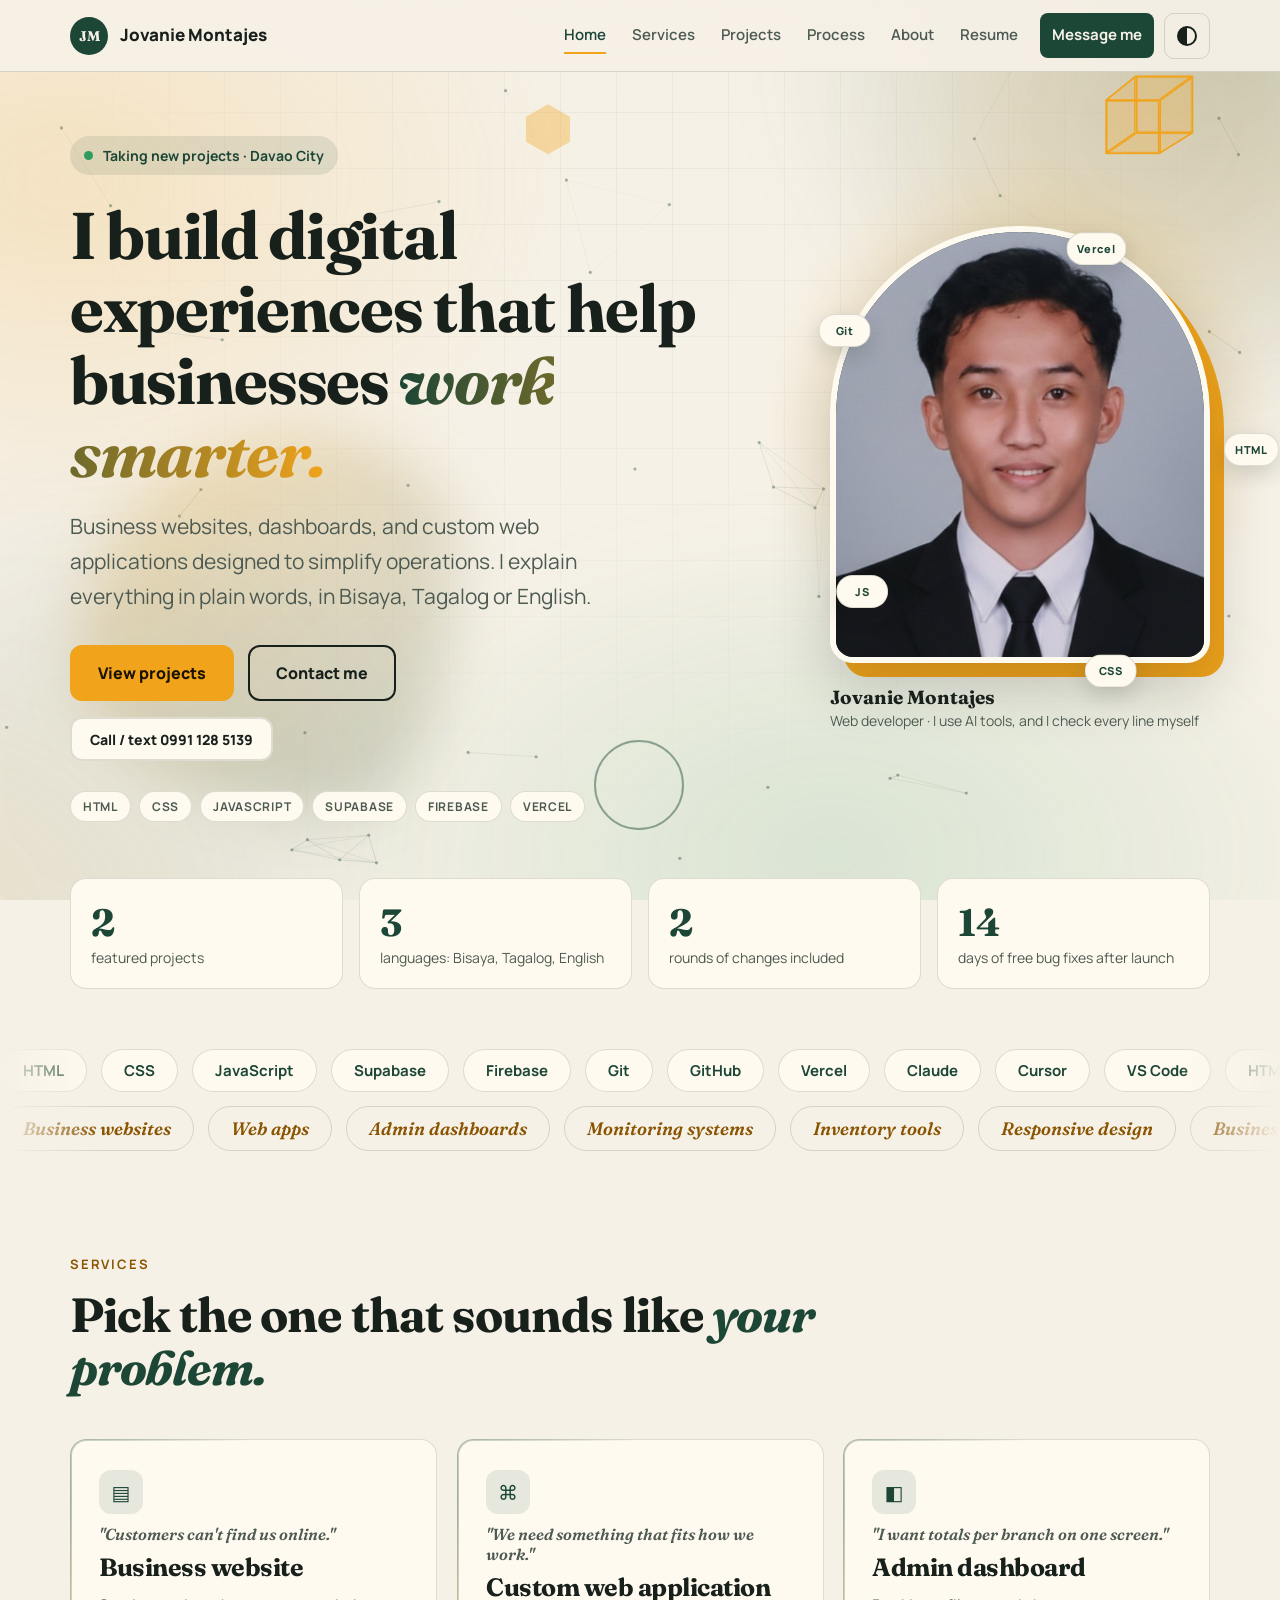
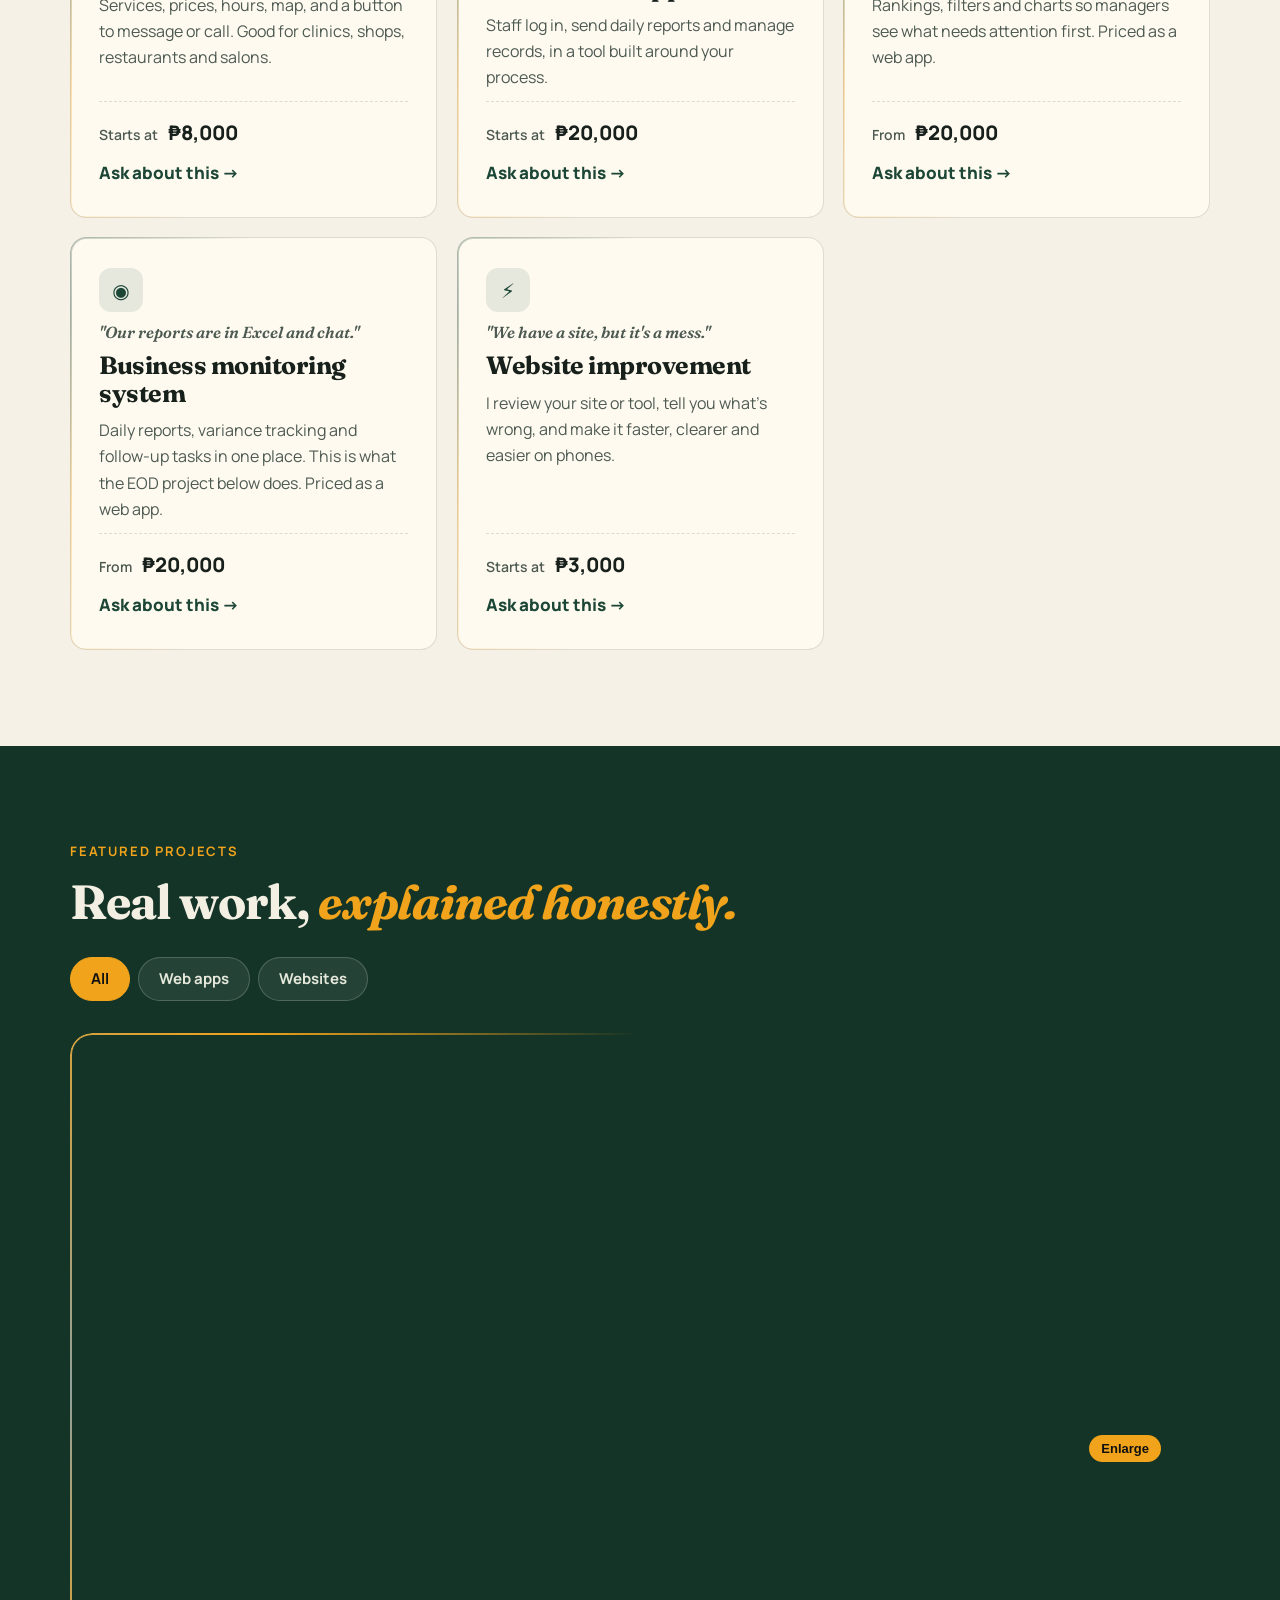
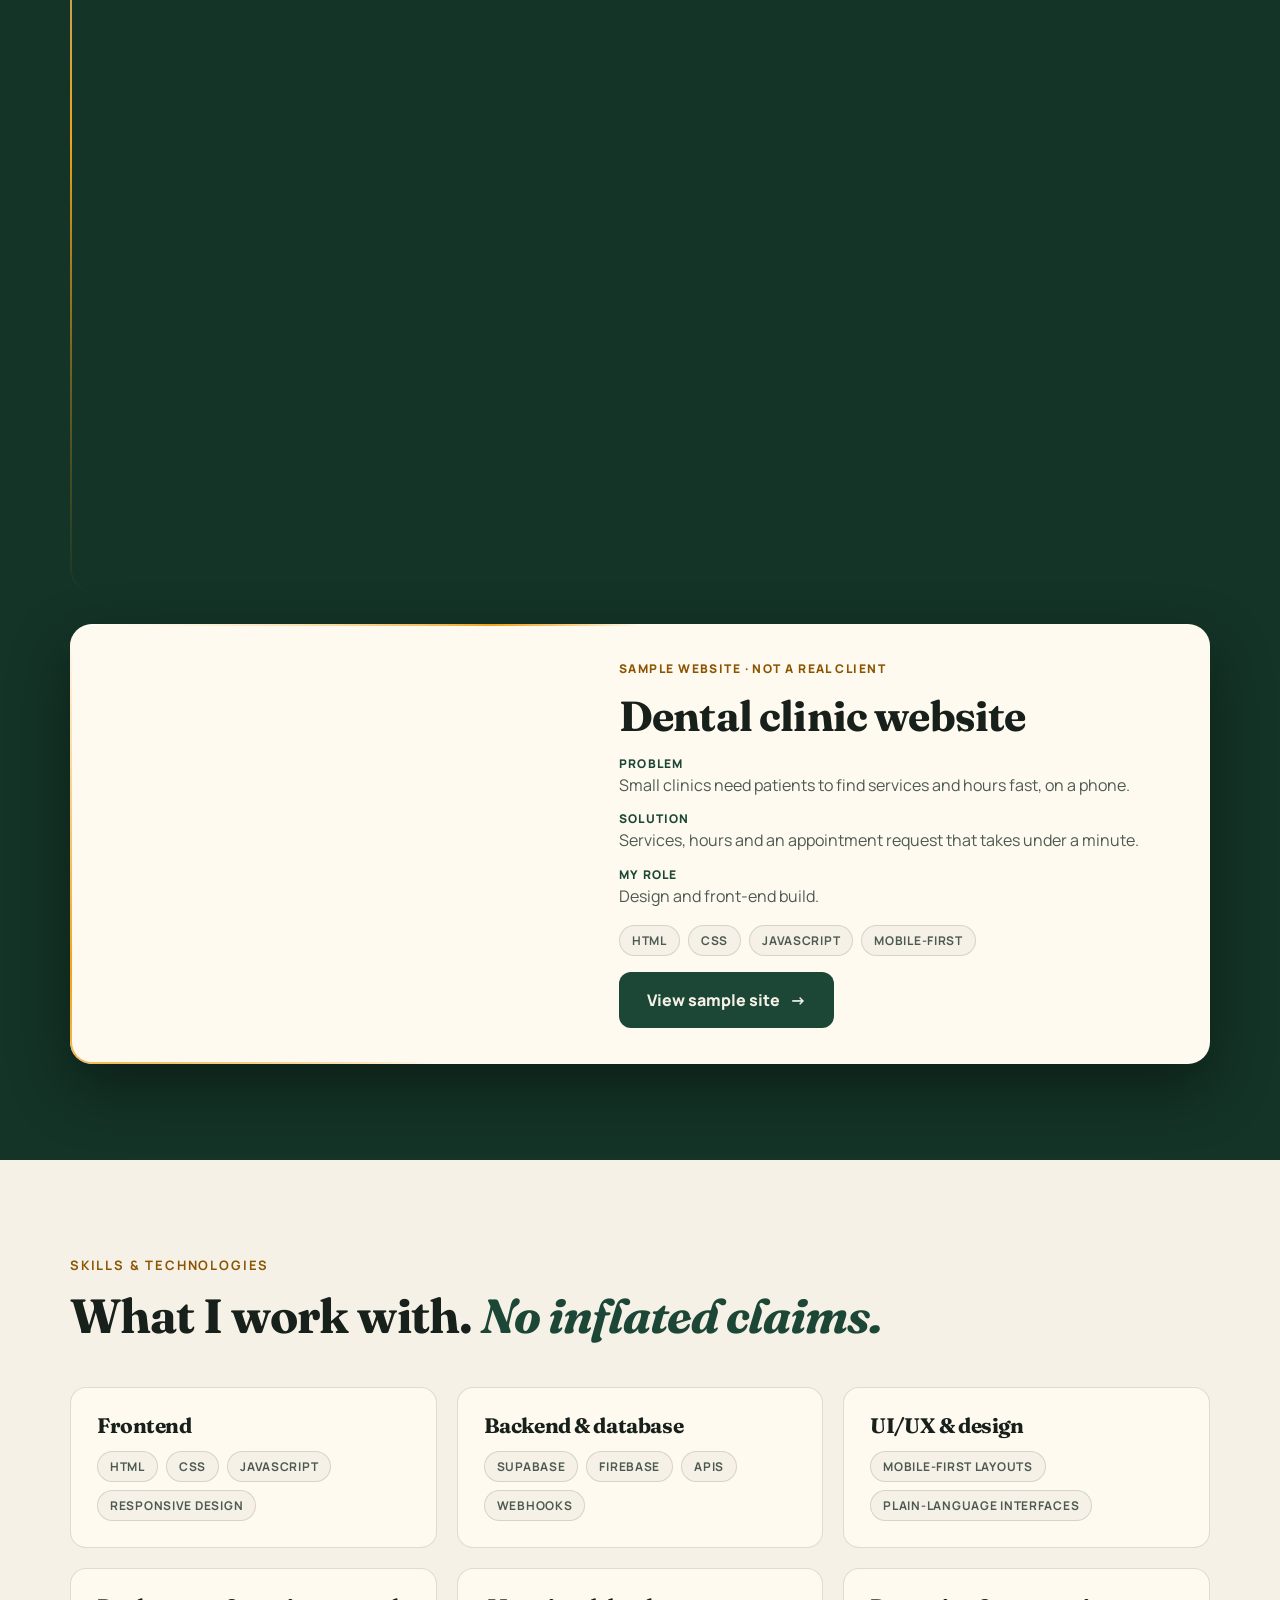
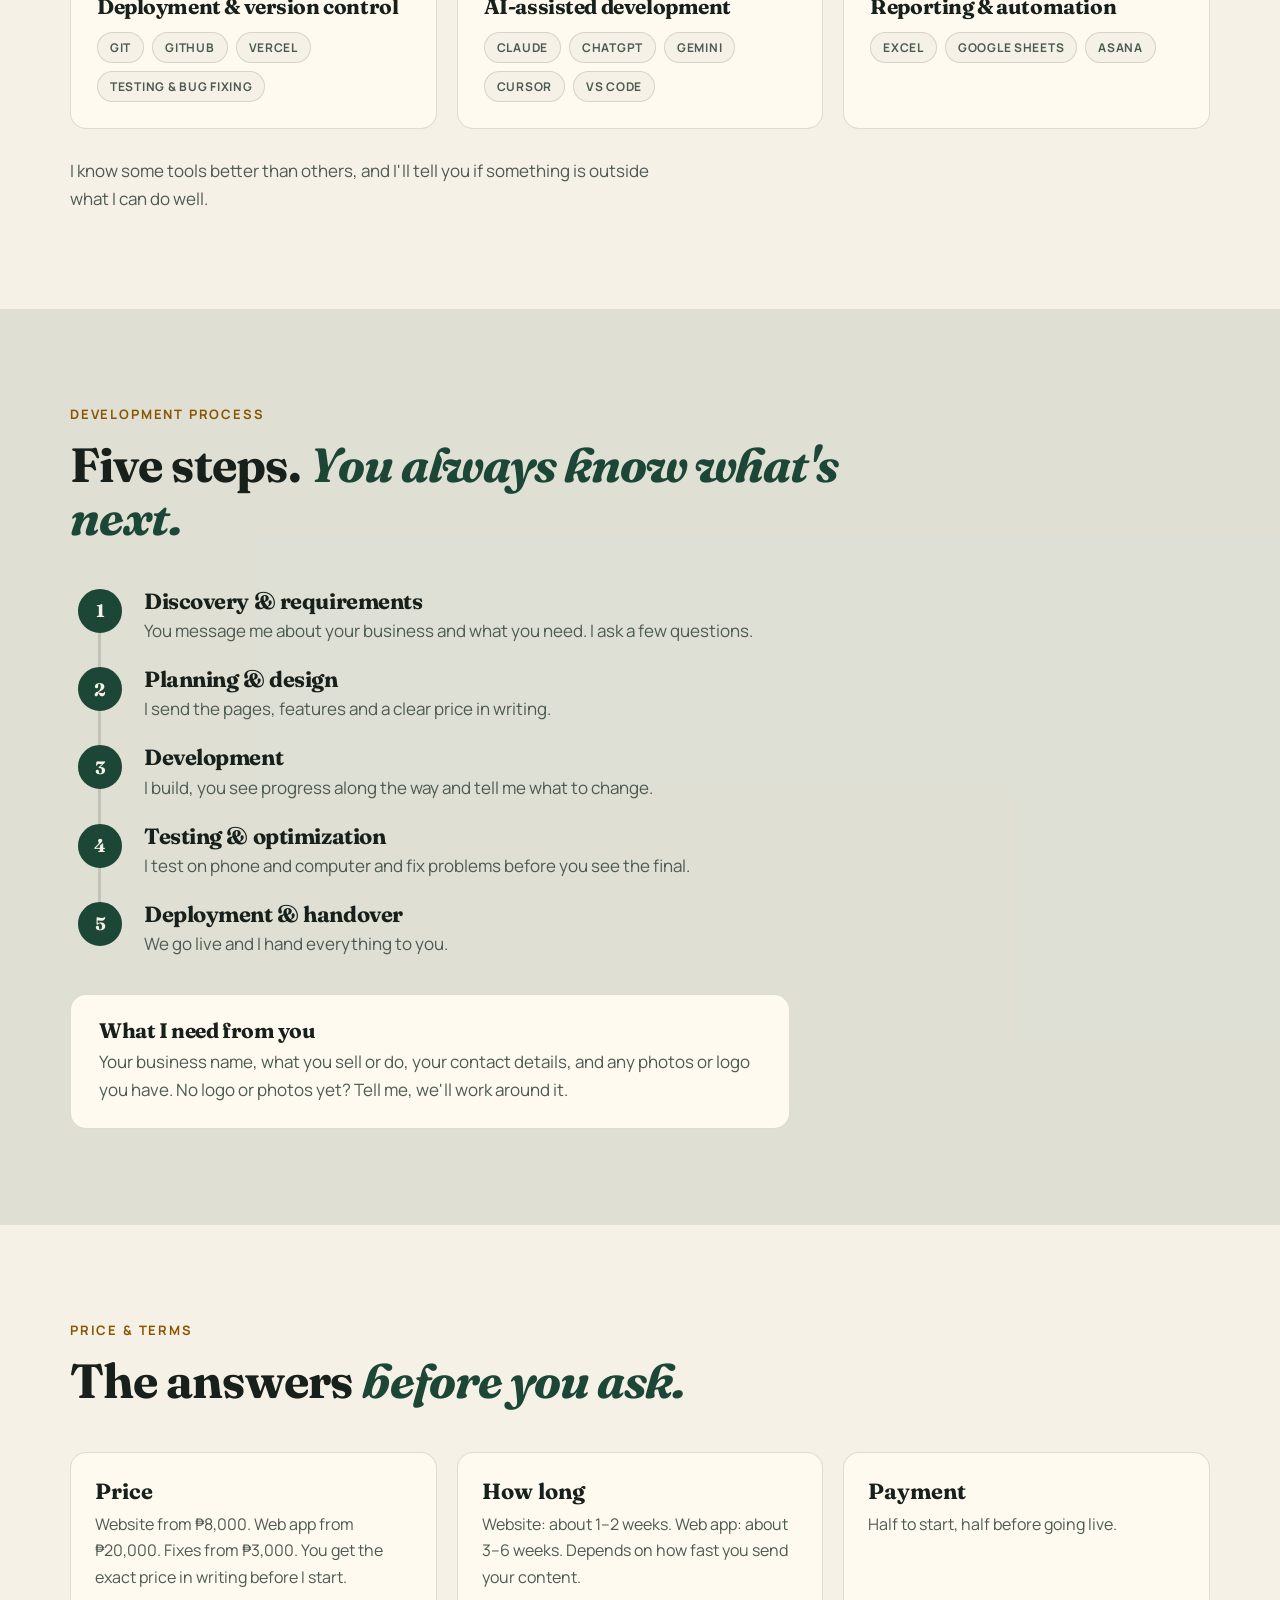
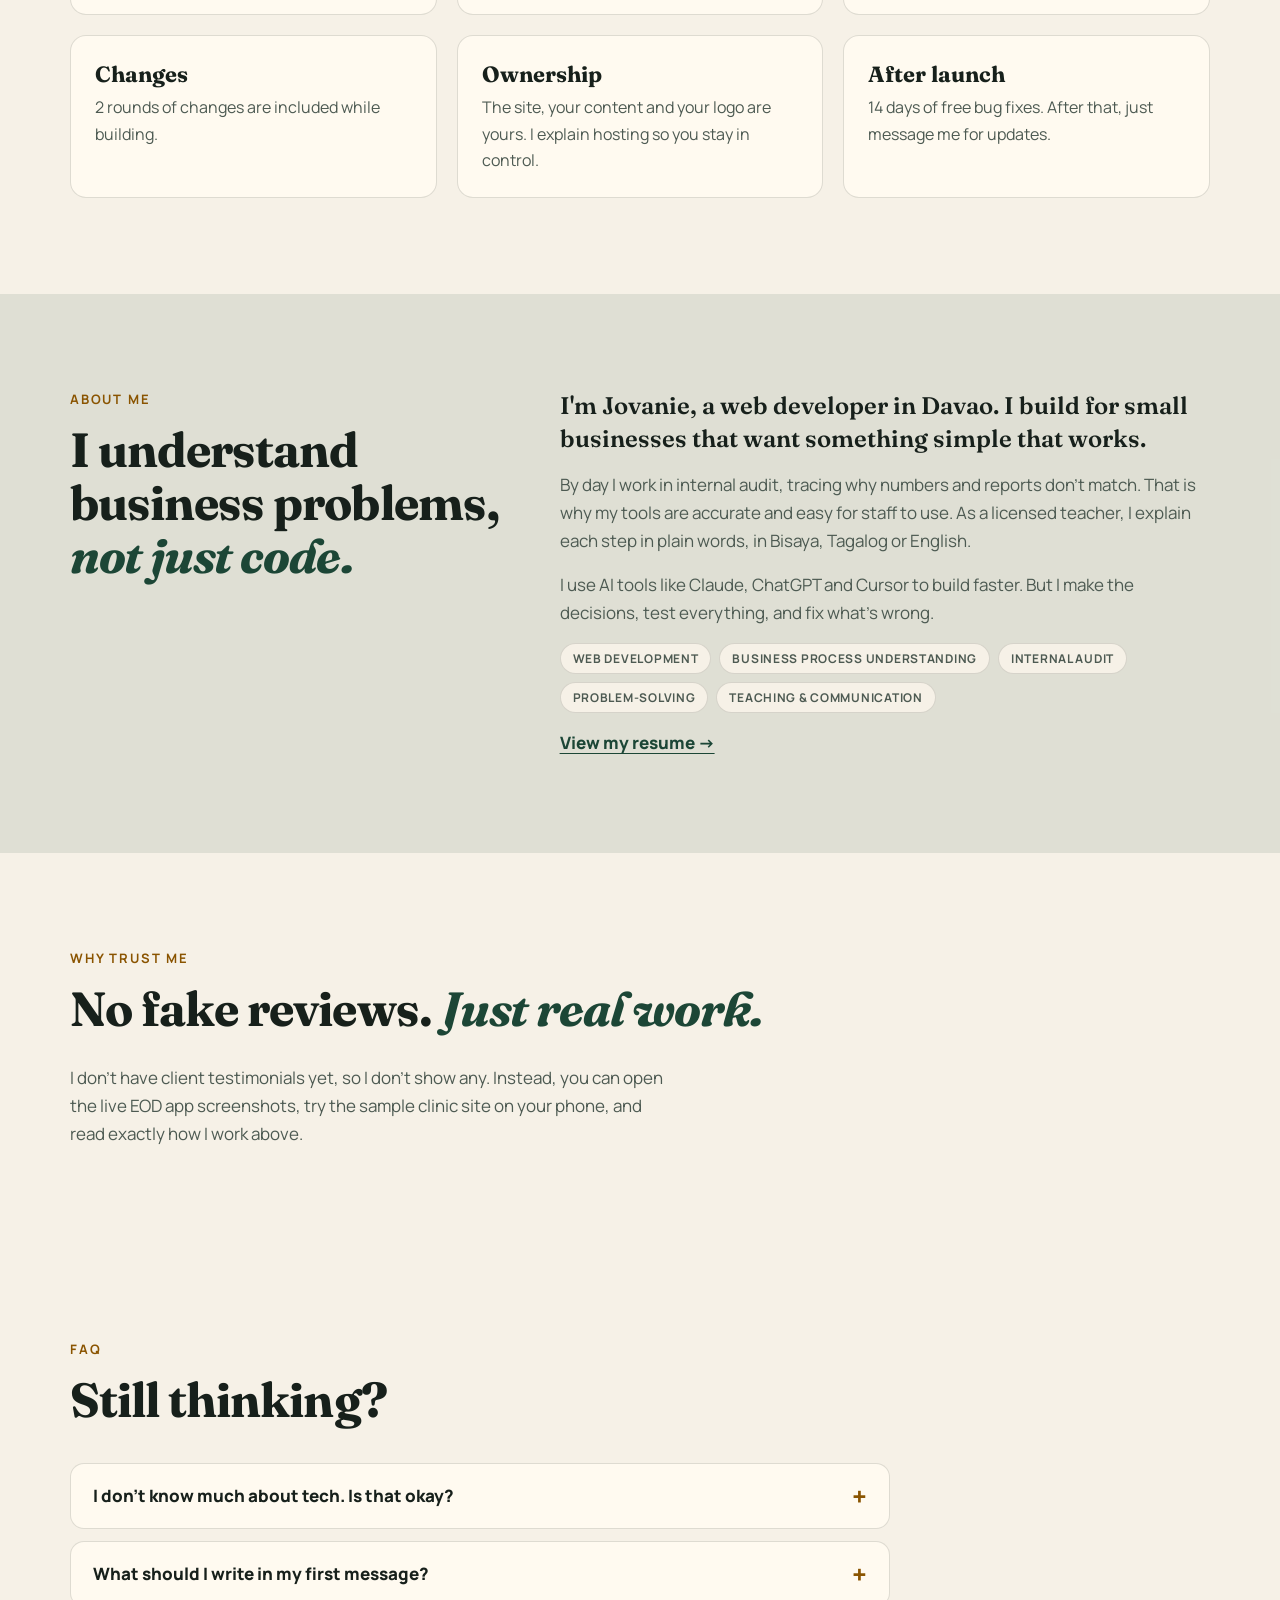
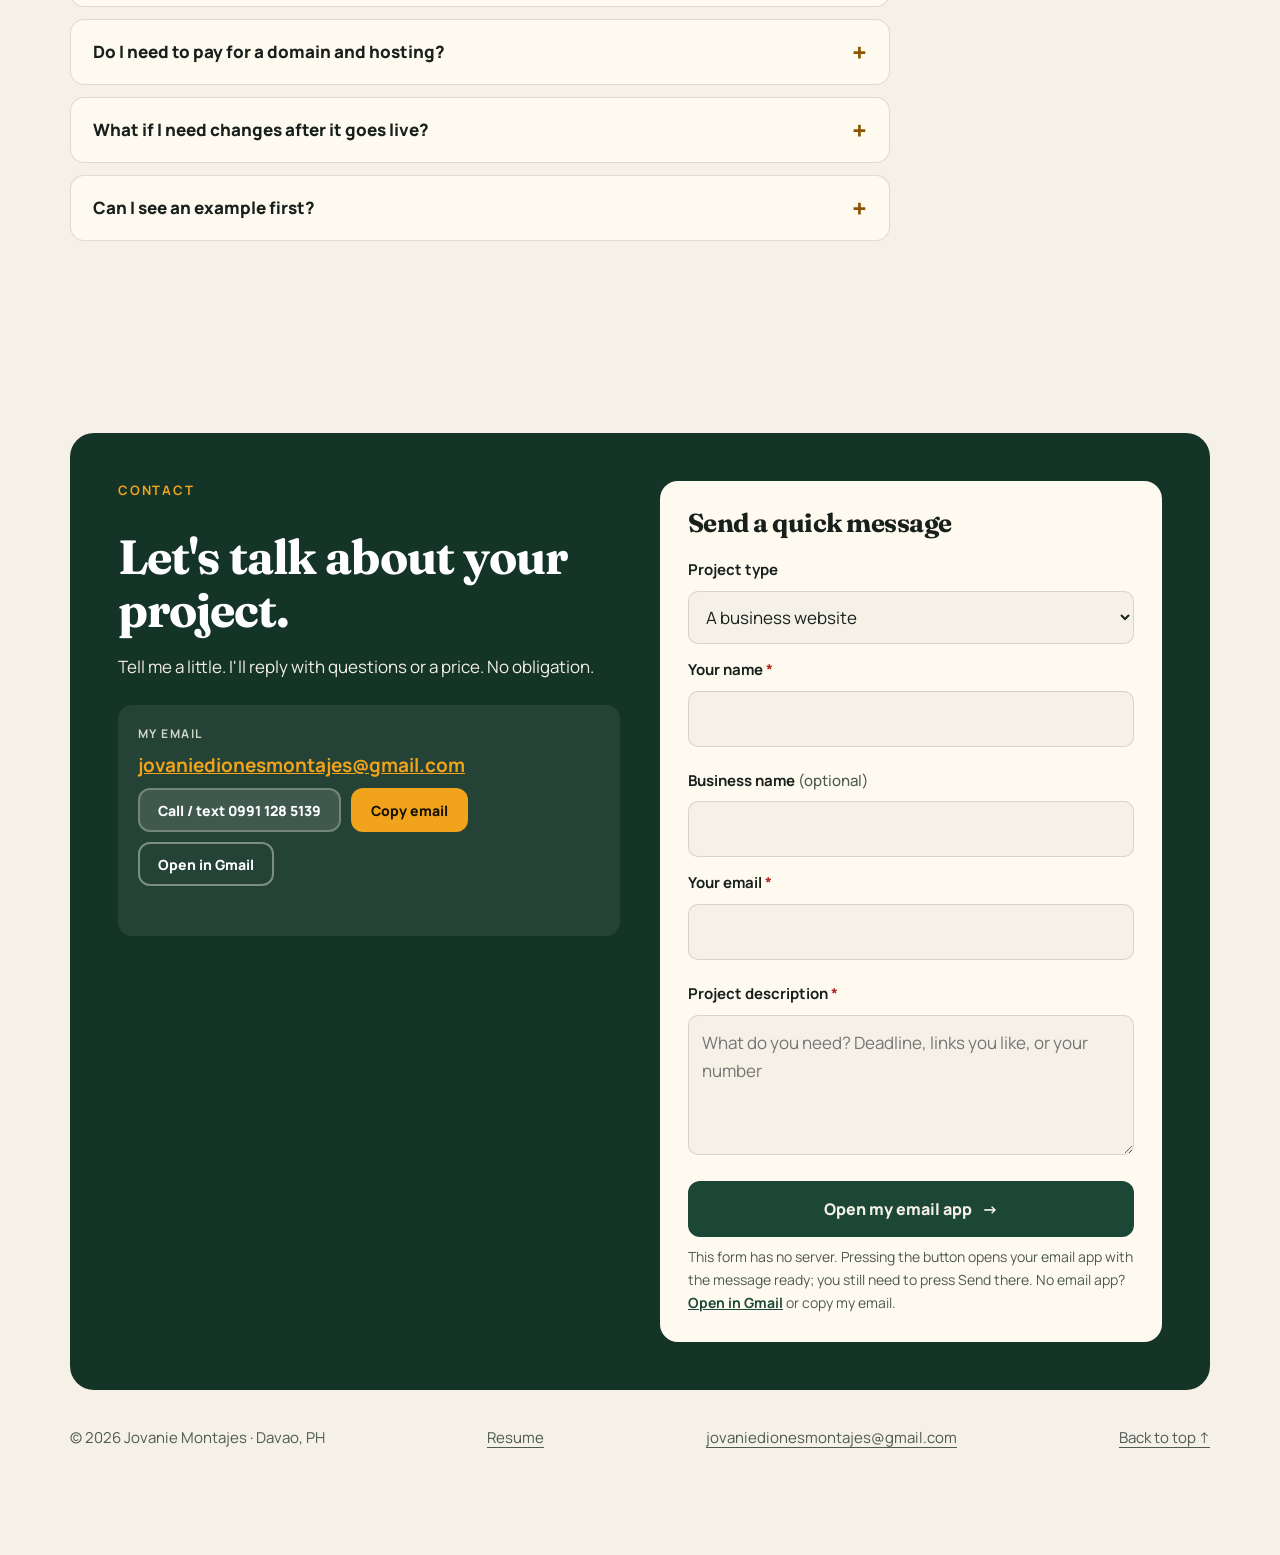
==== commit 35091601: "Add files via upload" ====
--- a/index.html
+++ b/index.html
@@ -23,7 +23,7 @@
 <body>
 <a class="skip-link" href="#main">Skip to content</a>
 <div class="progress" id="progress" aria-hidden="true"></div>
-<div class="bg-fx" aria-hidden="true"><i class="orb o1"></i><i class="orb o2"></i><i class="grid-pattern"></i></div>
+<div class="bg-fx" aria-hidden="true"><i class="aurora"></i><canvas id="net"></canvas><i class="blob b1"></i><i class="orb o1"></i><i class="orb o2"></i><i class="grid-pattern"></i></div>
 
 <header class="site-header" id="top">
   <a class="brand" href="#home" aria-label="Jovanie Montajes, home"><span class="brand-mark">JM</span><span class="brand-name">Jovanie Montajes</span></a>
@@ -37,6 +37,7 @@
 
 <main id="main">
   <section class="hero section-wrap" id="home">
+    <div class="deco" aria-hidden="true"><div class="cube"><i></i><i></i><i></i><i></i><i></i><i></i></div><span class="ring"></span><span class="hex"></span></div>
     <div class="hero-copy">
       <p class="status rise" style="--d:0"><span class="status-dot" aria-hidden="true"></span> Taking new projects · Davao City</p>
       <h1 class="rise" style="--d:1">I build digital experiences that help businesses <em class="shine">work smarter.</em></h1>
@@ -49,6 +50,7 @@
       <ul class="stack rise" style="--d:4" aria-label="Technology stack"><li>HTML</li><li>CSS</li><li>JavaScript</li><li>Supabase</li><li>Firebase</li><li>Vercel</li></ul>
     </div>
     <figure class="hero-photo rise" style="--d:2">
+      <div class="orbit" aria-hidden="true"><span class="chip" style="--a:0deg;--r:230px"><b>HTML</b></span><span class="chip" style="--a:72deg;--r:240px"><b>CSS</b></span><span class="chip" style="--a:144deg;--r:230px"><b>JS</b></span><span class="chip" style="--a:216deg;--r:240px"><b>Git</b></span><span class="chip" style="--a:288deg;--r:230px"><b>Vercel</b></span></div>
       <div class="photo-frame"><img src="assets/profile.jpg" width="702" height="602" alt="Portrait of Jovanie Montajes in a black suit" fetchpriority="high"></div>
       <figcaption><strong>Jovanie Montajes</strong><span>Web developer · I use AI tools, and I check every line myself</span></figcaption>
     </figure>
@@ -59,6 +61,11 @@
     <div><b data-count="3">3</b><span>languages: Bisaya, Tagalog, English</span></div>
     <div><b data-count="2">2</b><span>rounds of changes included</span></div>
     <div><b data-count="14">14</b><span>days of free bug fixes after launch</span></div>
+  </section>
+
+  <section class="marquees" aria-label="Technologies and kinds of projects I build">
+    <div class="marquee"><ul class="group"><li>HTML</li><li>CSS</li><li>JavaScript</li><li>Supabase</li><li>Firebase</li><li>Git</li><li>GitHub</li><li>Vercel</li><li>Claude</li><li>Cursor</li><li>VS Code</li></ul></div>
+    <div class="marquee rev"><ul class="group alt"><li>Business websites</li><li>Web apps</li><li>Admin dashboards</li><li>Monitoring systems</li><li>Inventory tools</li><li>Responsive design</li><li>Business automation</li></ul></div>
   </section>
 
   <section id="services" class="section section-wrap">
--- a/styles.css
+++ b/styles.css
@@ -57,7 +57,7 @@
 .button[disabled]{opacity:.7;cursor:progress}
 
 /* ===== Hero ===== */
-.hero{display:grid;grid-template-columns:1.2fr .8fr;gap:64px;align-items:center;padding:64px 0 56px}
+.hero{position:relative;display:grid;grid-template-columns:1.2fr .8fr;gap:64px;align-items:center;padding:64px 0 56px}
 .status{display:inline-flex;align-items:center;gap:10px;font-size:14px;font-weight:700;color:var(--forest);background:var(--tint);padding:8px 14px;border-radius:99px}
 .status-dot{width:9px;height:9px;border-radius:50%;background:#2e9b5f;animation:pulse 2s infinite}
 @keyframes pulse{0%{box-shadow:0 0 0 0 #2e9b5f66}100%{box-shadow:0 0 0 10px #2e9b5f00}}
@@ -72,7 +72,7 @@
 .stack li{font:700 12px var(--sans);letter-spacing:.06em;text-transform:uppercase;border:1px solid var(--line);background:var(--card);padding:6px 12px;border-radius:99px;color:var(--muted)}
 .rise{opacity:0;transform:translateY(22px);animation:rise .8s var(--ease) forwards;animation-delay:calc(var(--d,0)*110ms + 80ms)}
 @keyframes rise{to{opacity:1;transform:none}}
-.hero-photo{margin:0;justify-self:end;width:min(100%,380px)}
+.hero-photo{position:relative;margin:0;justify-self:end;width:min(100%,380px)}
 .photo-frame{aspect-ratio:4/4.6;border-radius:200px 200px 24px 24px;overflow:hidden;background:var(--forest);border:6px solid var(--card);box-shadow:0 24px 60px #17201b33,14px 14px 0 var(--mango);animation:float 7s ease-in-out infinite}
 @keyframes float{50%{transform:translateY(-10px)}}
 .photo-frame img{width:100%;height:100%;object-fit:cover;object-position:50% 12%}
@@ -85,7 +85,7 @@
 /* ===== Cards / services ===== */
 .cards{display:grid;gap:20px;margin-top:44px}.cards.services{grid-template-columns:repeat(3,1fr)}
 .card{background:var(--card);border:1px solid var(--line);border-radius:var(--r);padding:30px 28px;display:flex;flex-direction:column;gap:10px;position:relative;transition:border-color .25s,box-shadow .25s,transform .25s var(--ease);transform:perspective(900px) rotateX(var(--rx,0)) rotateY(var(--ry,0))}
-.card::before{content:"";position:absolute;inset:-1px;border-radius:inherit;padding:1px;background:linear-gradient(135deg,var(--mango),transparent 55%,var(--forest));-webkit-mask:linear-gradient(#000 0 0) content-box,linear-gradient(#000 0 0);-webkit-mask-composite:xor;mask-composite:exclude;opacity:0;transition:opacity .3s;pointer-events:none}
+.card::before{content:"";position:absolute;inset:-1px;border-radius:inherit;padding:1.5px;background:conic-gradient(from var(--ang),transparent 0 55%,var(--mango),var(--forest),transparent);animation:ang 6s linear infinite;-webkit-mask:linear-gradient(#000 0 0) content-box,linear-gradient(#000 0 0);-webkit-mask-composite:xor;mask-composite:exclude;opacity:.3;transition:opacity .3s;pointer-events:none}
 .card:hover{box-shadow:0 18px 40px #17201b22}.card:hover::before{opacity:1}
 .ico{width:44px;height:44px;border-radius:12px;background:var(--tint);color:var(--forest);display:grid;place-items:center;font-size:20px;transition:transform .3s var(--ease),background .3s}
 .card:hover .ico{transform:rotate(-8deg) scale(1.1);background:var(--mango);color:#1a1200}
@@ -241,3 +241,55 @@
  html{scroll-behavior:auto}*,*::before,*::after{animation:none!important;transition-duration:.01ms!important}
  .rise,.js .reveal{opacity:1!important;transform:none!important}.shine{color:var(--forest);background:none}
 }
+
+/* ===== Continuous motion ===== */
+@property --ang{syntax:"<angle>";inherits:false;initial-value:0deg}
+@keyframes ang{to{--ang:360deg}}
+.aurora{position:absolute;inset:-25%;background:radial-gradient(38% 38% at 20% 30%,#f0a31b30,transparent 70%),radial-gradient(34% 44% at 80% 20%,#1c463538,transparent 70%),radial-gradient(40% 36% at 60% 80%,#2e9b5f26,transparent 70%),radial-gradient(30% 30% at 10% 85%,#f0a31b1c,transparent 70%);filter:blur(36px);animation:aurora 28s ease-in-out infinite alternate;will-change:transform}
+[data-theme=dark] .aurora{opacity:.8}
+@keyframes aurora{0%{transform:translate3d(-4%,-3%,0) rotate(0) scale(1)}50%{transform:translate3d(5%,4%,0) rotate(6deg) scale(1.12)}100%{transform:translate3d(-2%,6%,0) rotate(-5deg) scale(1.04)}}
+#net{position:absolute;inset:0;width:100%;height:100%;opacity:.7}
+.blob{position:absolute;width:380px;height:380px;left:6%;top:48%;background:linear-gradient(135deg,#f0a31b3d,#1c46352e);filter:blur(28px);border-radius:60% 40% 30% 70%/60% 30% 70% 40%;animation:morph 15s ease-in-out infinite alternate,sway 23s ease-in-out infinite alternate}
+@keyframes morph{25%{border-radius:30% 70% 70% 30%/30% 30% 70% 70%}50%{border-radius:50% 50% 33% 67%/55% 27% 73% 45%}75%{border-radius:70% 30% 50% 50%/40% 60% 40% 60%}100%{border-radius:40% 60% 60% 40%/70% 30% 60% 40%}}
+@keyframes sway{to{translate:40vw -10vh;rotate:90deg}}
+.o1{animation-duration:18s}.o2{animation-duration:24s}
+.project{position:relative}
+.project::after,.sample::after{content:"";position:absolute;inset:0;border-radius:inherit;padding:2px;background:conic-gradient(from var(--ang),transparent 0 62%,var(--mango),#fff8,var(--mango),transparent);-webkit-mask:linear-gradient(#000 0 0) content-box,linear-gradient(#000 0 0);-webkit-mask-composite:xor;mask-composite:exclude;animation:ang 7s linear infinite;pointer-events:none}
+.sample{position:relative}.sample::after{animation-duration:9s;animation-direction:reverse}
+
+/* hero decor: 3D cube, ring, hexagon */
+.deco{position:absolute;inset:0;pointer-events:none;perspective:900px}
+.cube{position:absolute;right:3%;top:2%;width:56px;height:56px;transform-style:preserve-3d;animation:cube 18s linear infinite,bob 6s ease-in-out infinite alternate}
+.cube i{position:absolute;inset:0;border:2px solid var(--mango);background:#f0a31b1f}
+.cube i:nth-child(1){transform:translateZ(28px)}.cube i:nth-child(2){transform:rotateY(180deg) translateZ(28px)}.cube i:nth-child(3){transform:rotateY(90deg) translateZ(28px)}.cube i:nth-child(4){transform:rotateY(-90deg) translateZ(28px)}.cube i:nth-child(5){transform:rotateX(90deg) translateZ(28px)}.cube i:nth-child(6){transform:rotateX(-90deg) translateZ(28px)}
+@keyframes cube{to{transform:rotateX(360deg) rotateY(360deg)}}
+@keyframes bob{to{translate:0 22px}}
+.ring{position:absolute;left:46%;bottom:6%;width:90px;height:90px;border:2px solid var(--forest);border-radius:50%;opacity:.45;animation:ring 14s linear infinite}
+@keyframes ring{from{transform:rotateX(65deg) rotateZ(0)}to{transform:rotateX(65deg) rotateZ(360deg)}}
+.hex{position:absolute;left:40%;top:4%;width:44px;height:50px;background:var(--mango);opacity:.35;clip-path:polygon(50% 0,100% 25%,100% 75%,50% 100%,0 75%,0 25%);animation:spin 22s linear infinite reverse,bob 8s ease-in-out infinite alternate}
+@keyframes spin{to{rotate:360deg}}
+
+/* floating tech chips orbiting the photo + ambient light */
+.hero-photo::before{content:"";position:absolute;inset:-14% -18% 8%;background:radial-gradient(closest-side,#f0a31b55,transparent);z-index:-1;animation:glow 6s ease-in-out infinite alternate}
+@keyframes glow{from{opacity:.45;transform:scale(.92)}to{opacity:1;transform:scale(1.08)}}
+.orbit{position:absolute;left:50%;top:44%;width:0;height:0;animation:spin 48s linear infinite;pointer-events:none;z-index:2}
+.chip{position:absolute;transform:rotate(var(--a)) translateX(var(--r))}
+.chip b{display:block;transform:rotate(calc(-1*var(--a)));margin:-16px 0 0 -26px;min-width:52px;text-align:center;font:800 11px var(--sans);letter-spacing:.06em;padding:8px 10px;border-radius:99px;background:var(--card);color:var(--forest);border:1px solid var(--line);box-shadow:0 8px 20px #17201b26;animation:counter 48s linear infinite}
+@keyframes counter{to{rotate:-360deg}}
+.chip:nth-child(even) b{animation-direction:normal}
+
+/* marquees */
+.marquees{display:grid;gap:14px;padding:36px 0 8px;overflow:hidden;-webkit-mask-image:linear-gradient(90deg,transparent,#000 8%,#000 92%,transparent);mask-image:linear-gradient(90deg,transparent,#000 8%,#000 92%,transparent)}
+.marquee{display:flex;width:max-content;animation:mq 38s linear infinite}
+.marquee.rev{animation-direction:reverse;animation-duration:46s}
+.marquees:hover .marquee{animation-play-state:paused}
+.group{display:flex;gap:14px;padding-right:14px}
+.group li{white-space:nowrap;font:700 15px var(--sans);padding:10px 22px;border-radius:99px;border:1px solid var(--line);background:var(--card);color:var(--forest)}
+.group.alt li{font:italic 600 18px var(--serif);color:var(--mango-d);background:transparent}
+@keyframes mq{to{transform:translateX(-50%)}}
+
+@media(max-width:980px){.deco{display:none}.orbit{display:none}.blob{width:240px;height:240px}}
+@media(prefers-reduced-motion:reduce){
+ .marquees{-webkit-mask-image:none;mask-image:none}.marquee{width:auto;flex-wrap:wrap}.group[aria-hidden]{display:none}.group{flex-wrap:wrap}
+ .chip b{animation:none}.deco,#net{display:none}.card::before{opacity:0}
+}
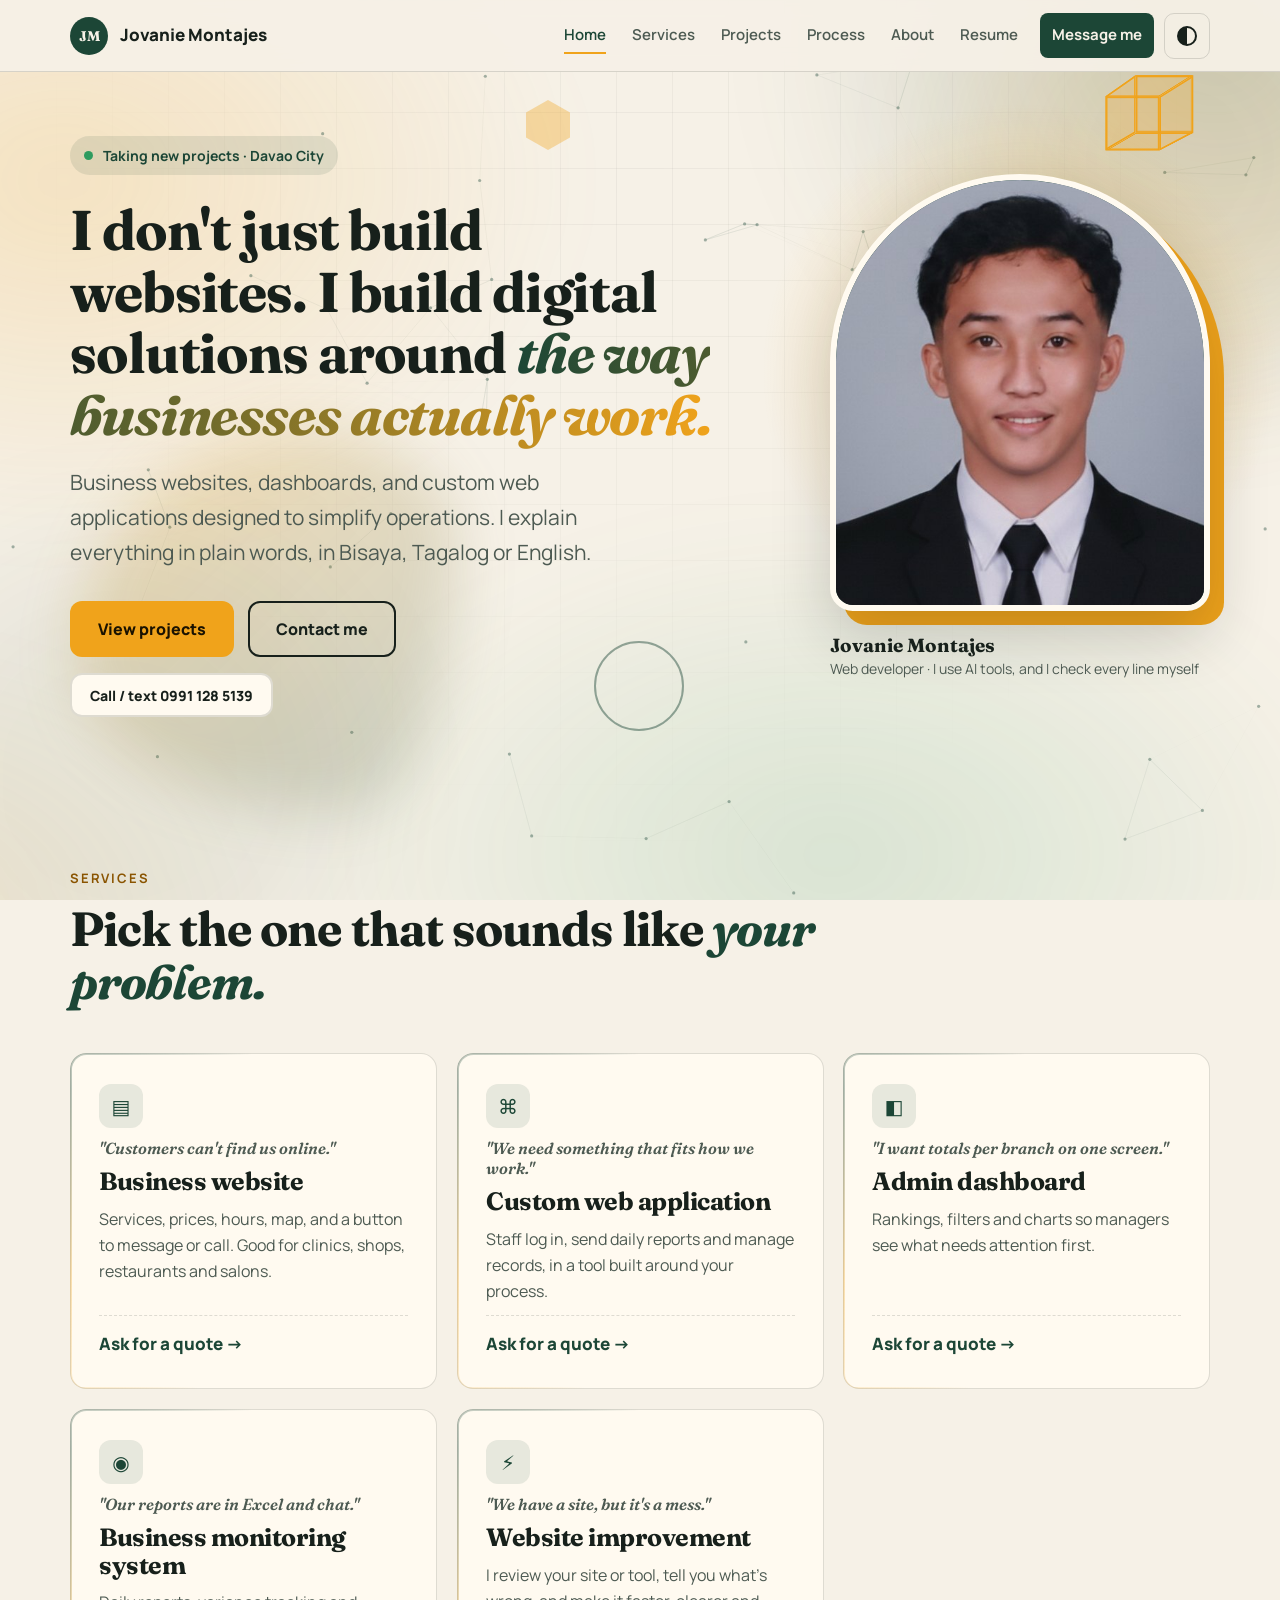
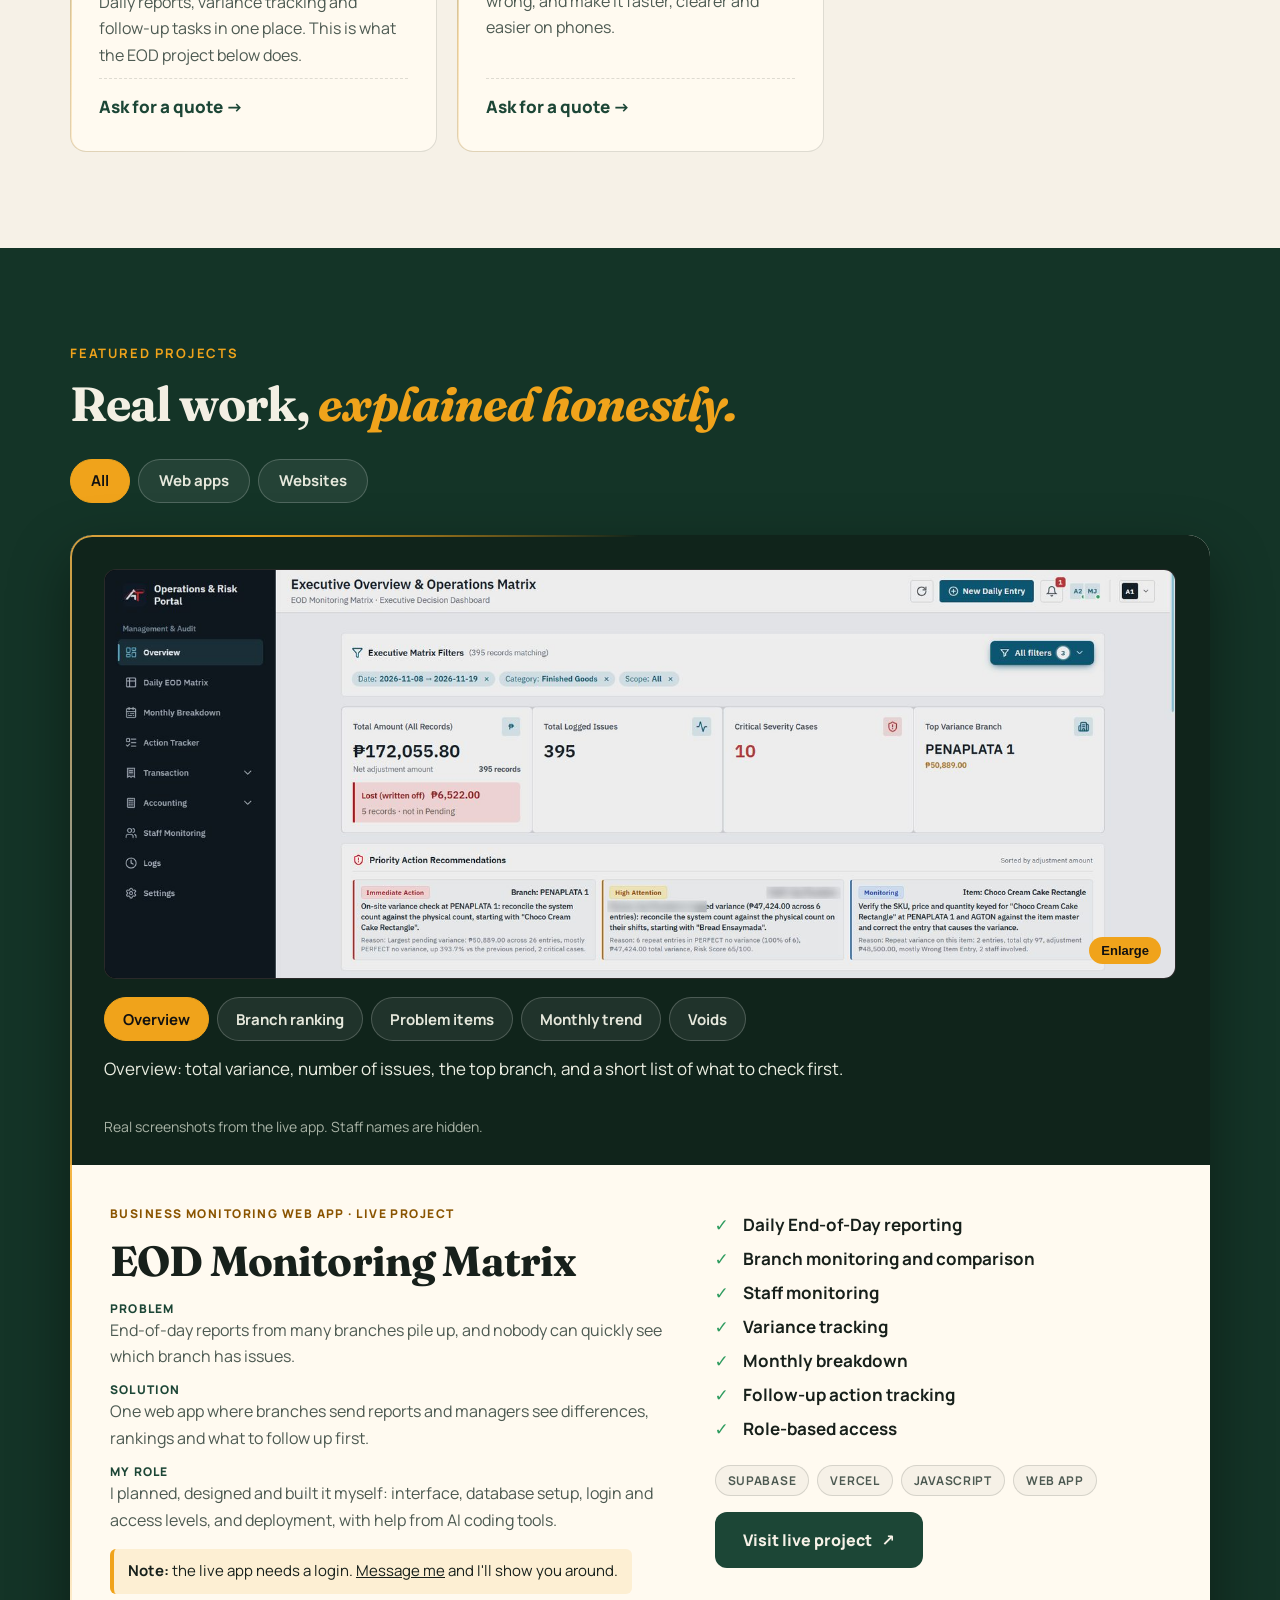
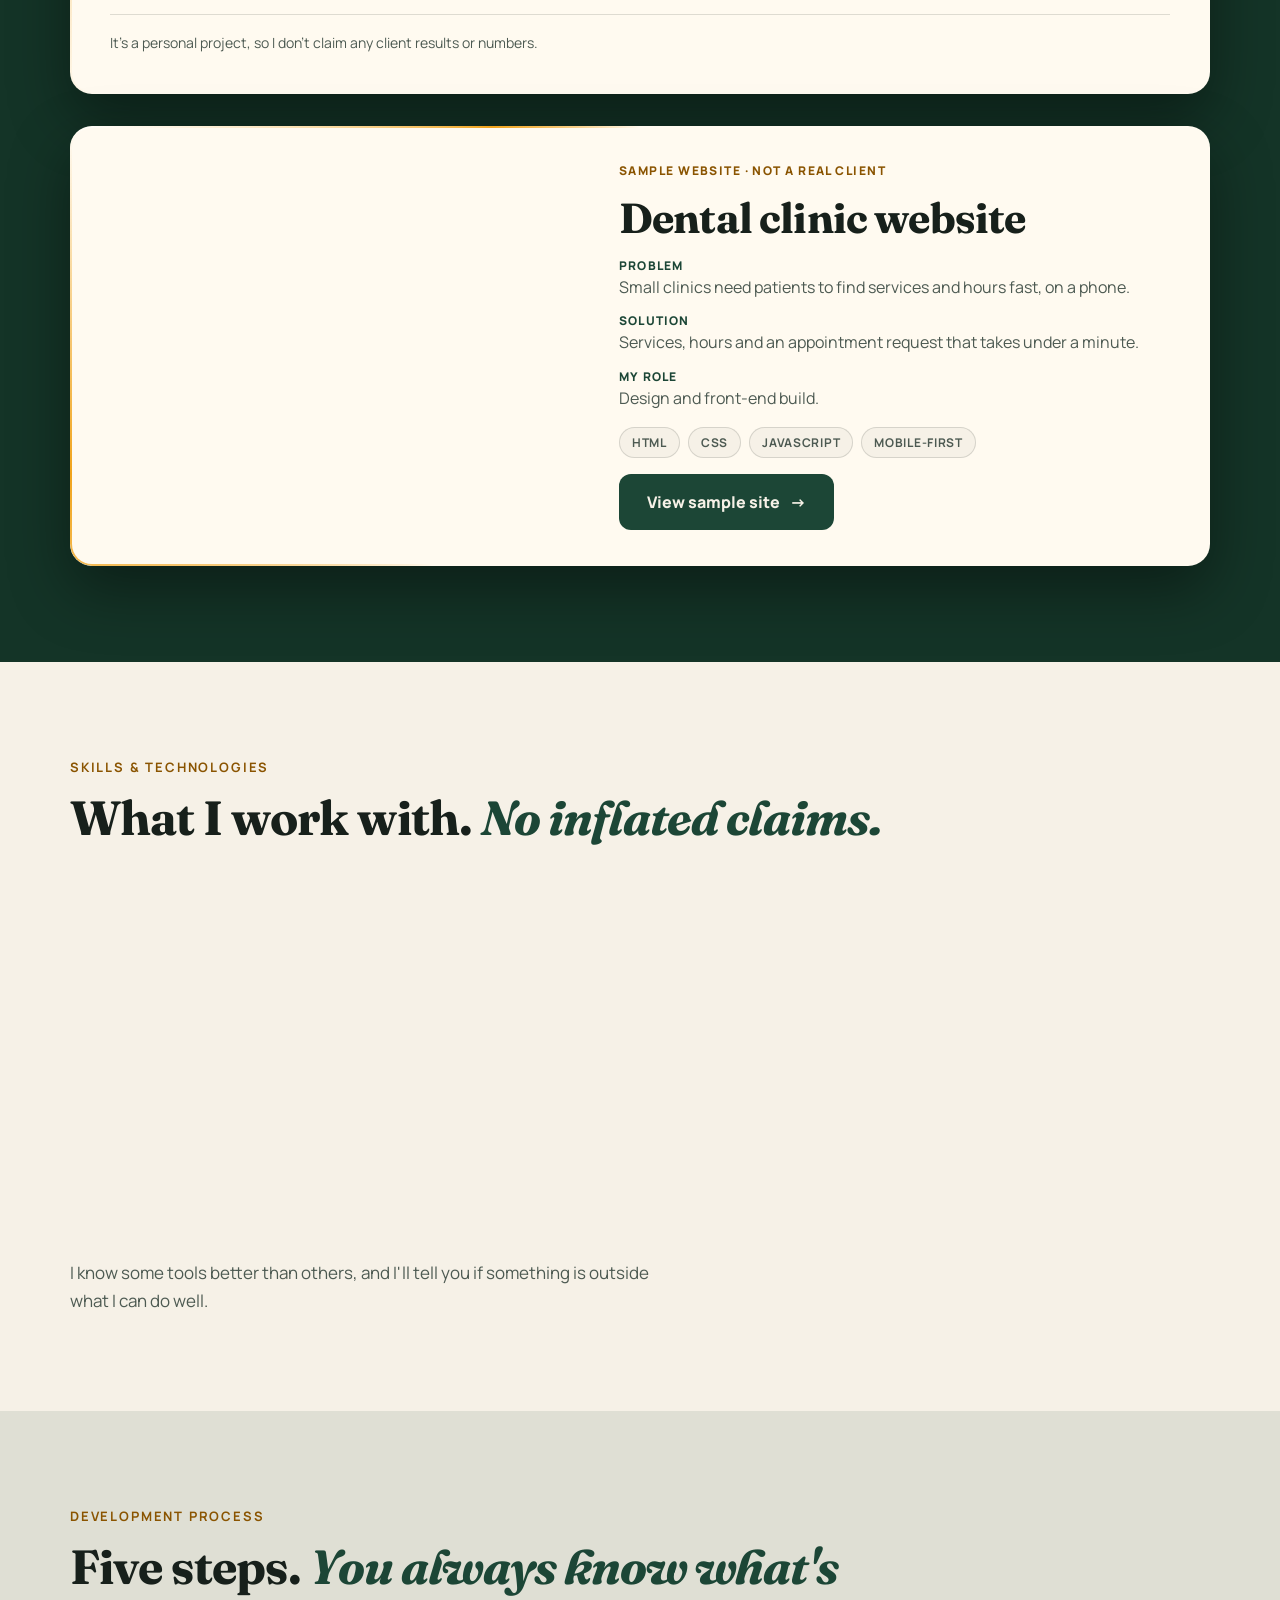
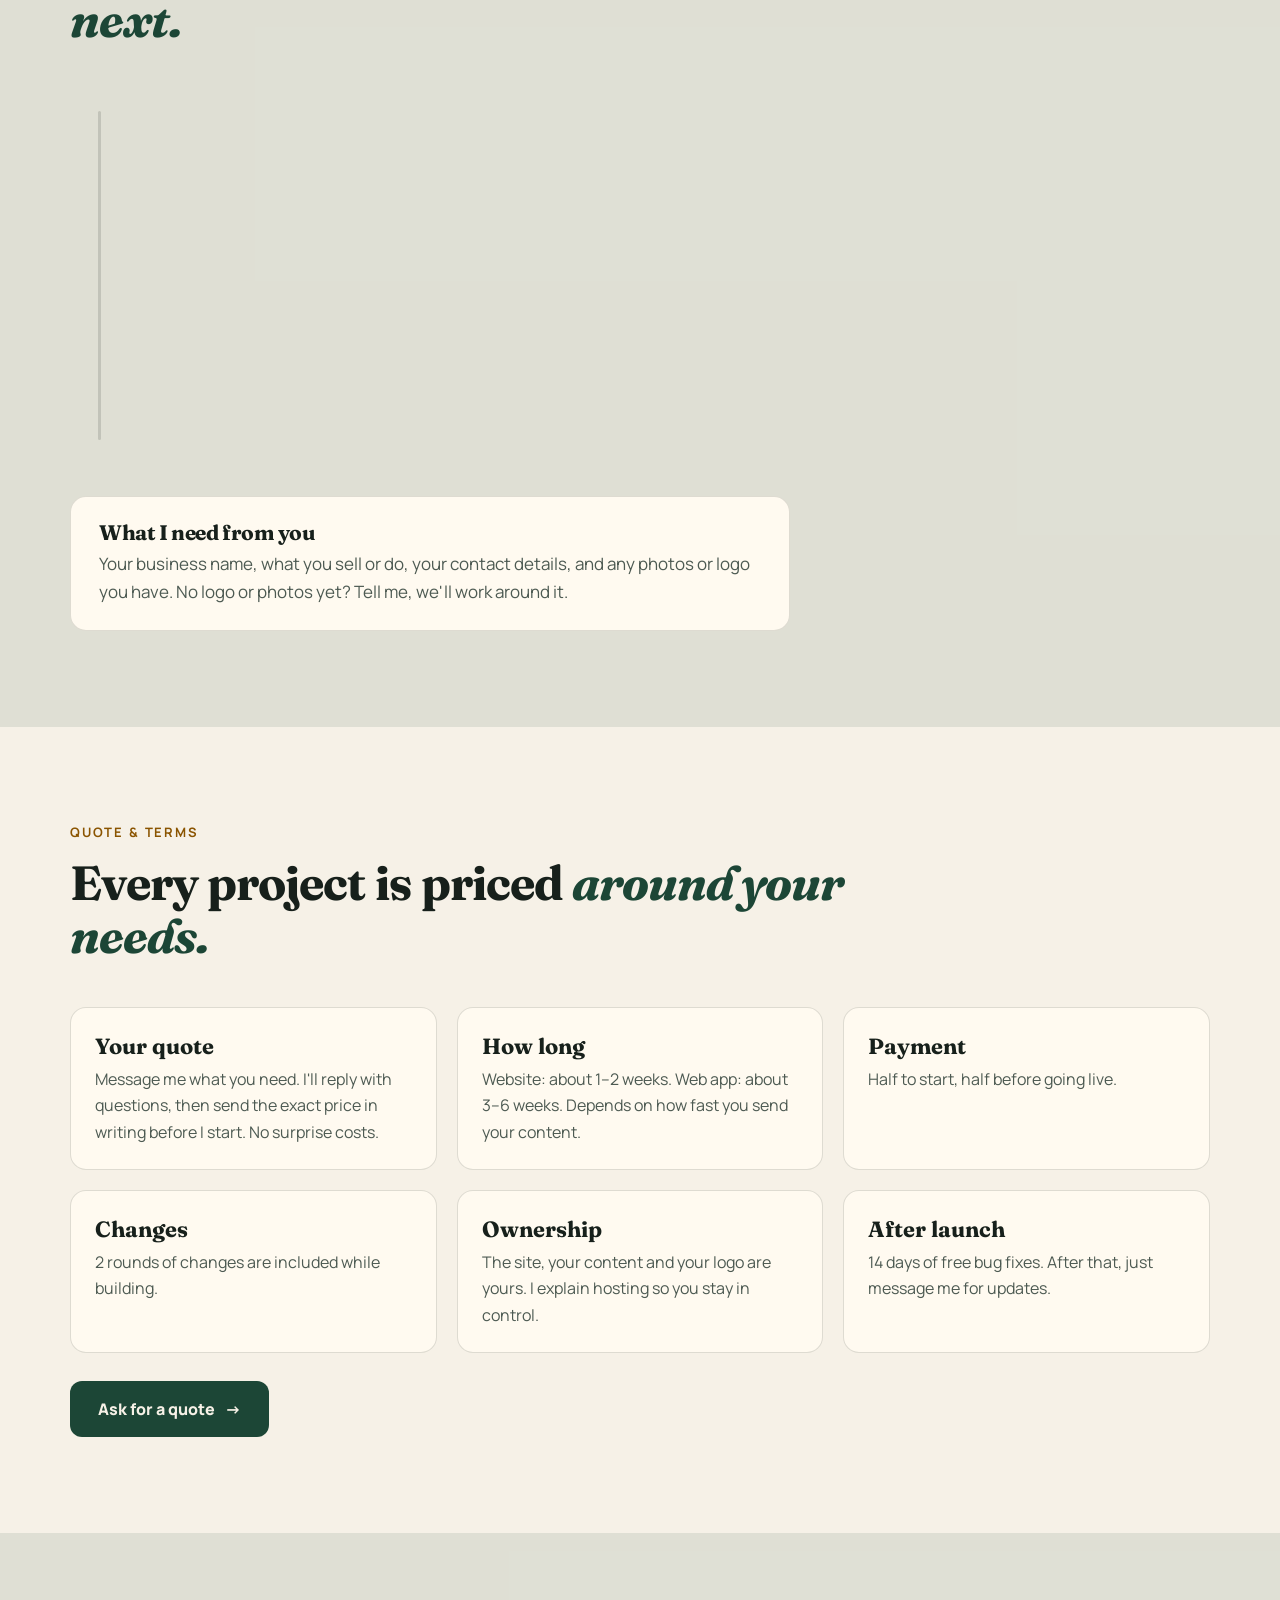
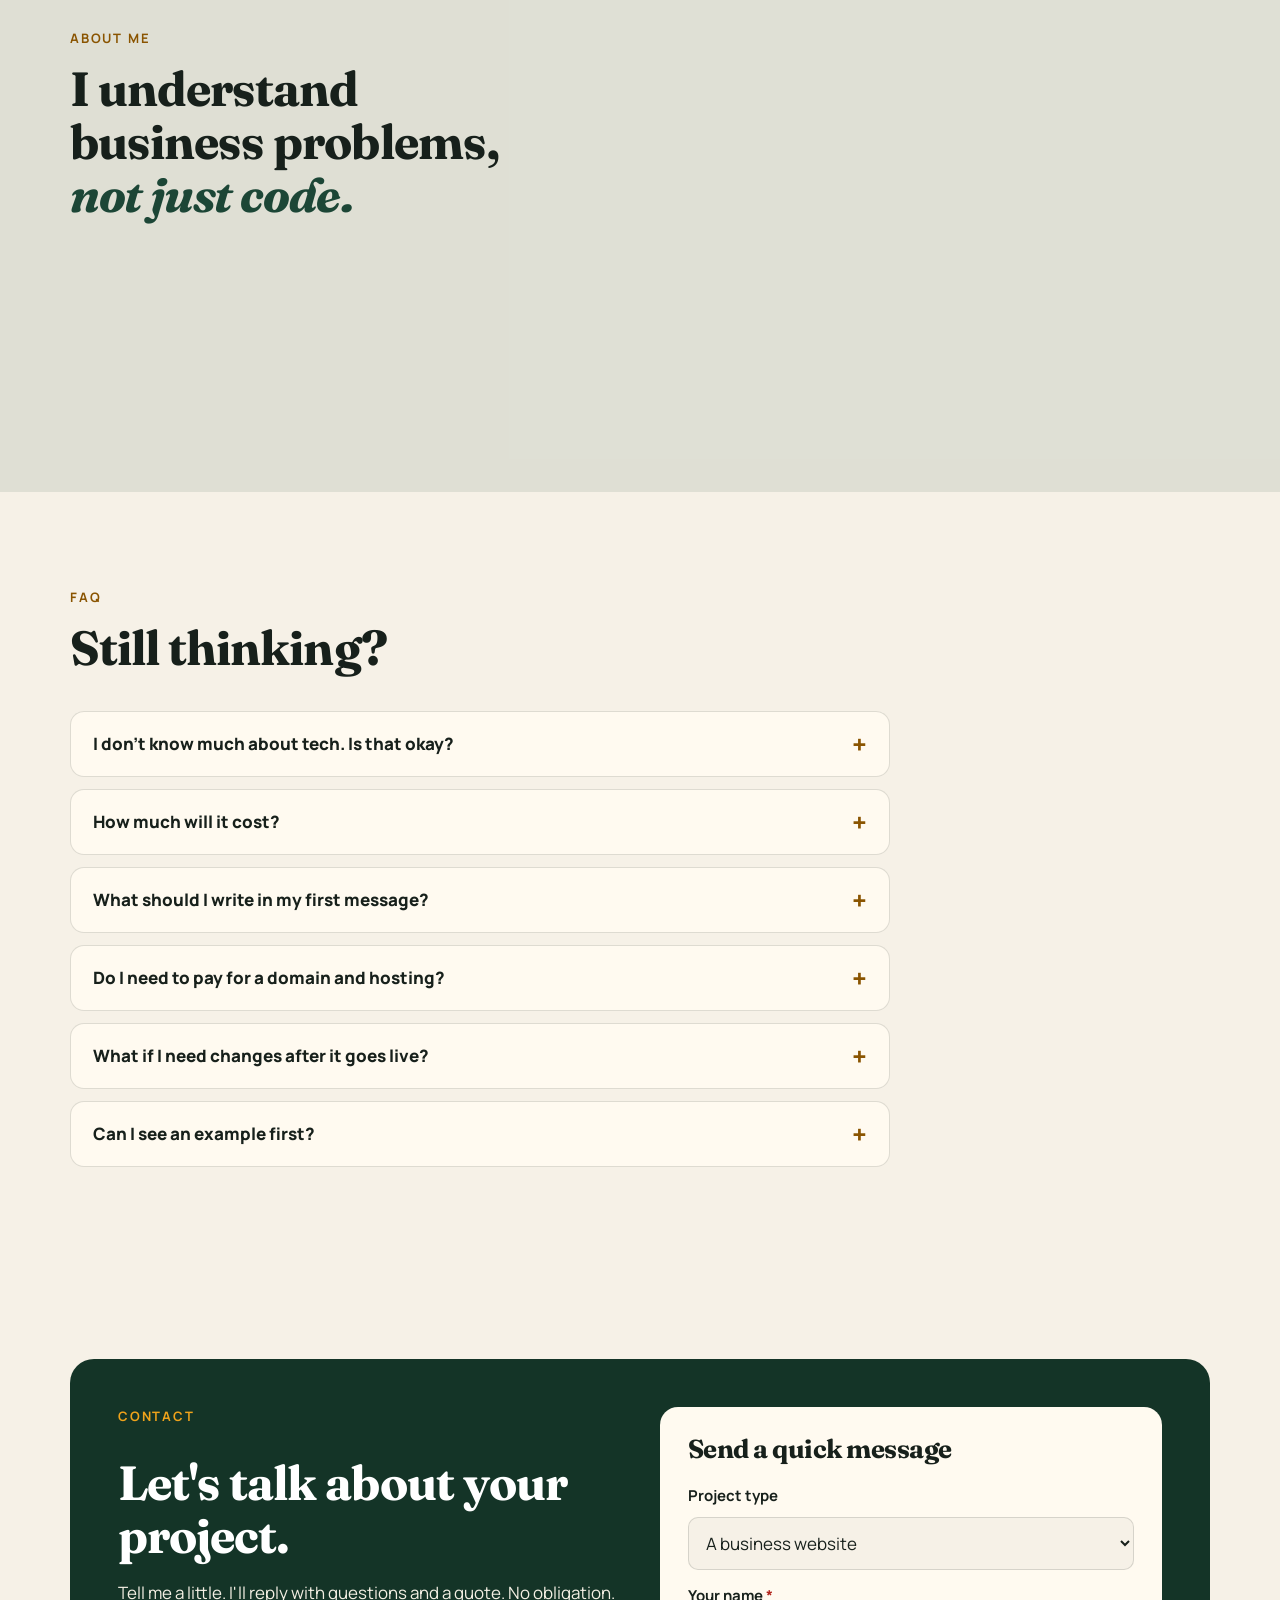
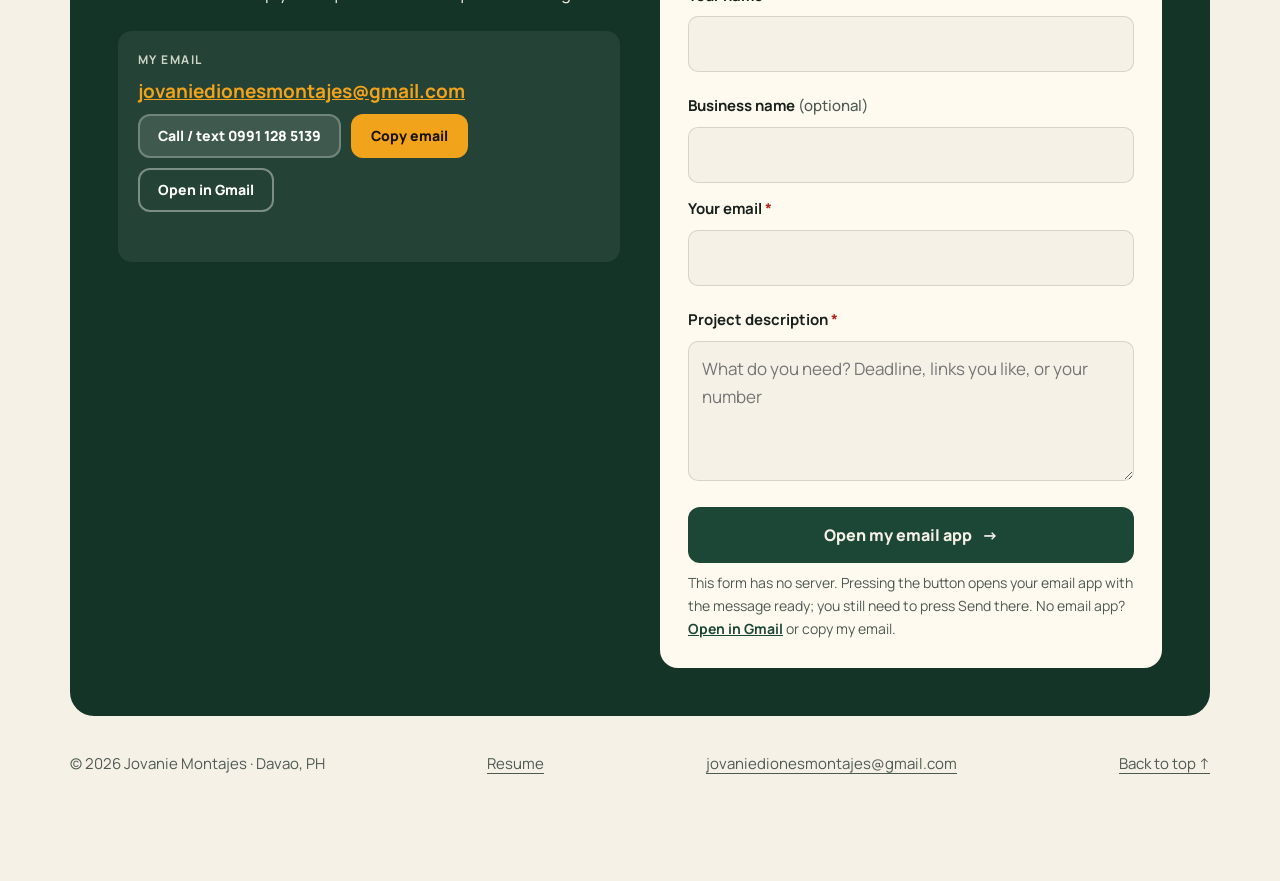
==== commit 44b48773: "Add files via upload" ====
--- a/index.html
+++ b/index.html
@@ -40,43 +40,29 @@
     <div class="deco" aria-hidden="true"><div class="cube"><i></i><i></i><i></i><i></i><i></i><i></i></div><span class="ring"></span><span class="hex"></span></div>
     <div class="hero-copy">
       <p class="status rise" style="--d:0"><span class="status-dot" aria-hidden="true"></span> Taking new projects · Davao City</p>
-      <h1 class="rise" style="--d:1">I build digital experiences that help businesses <em class="shine">work smarter.</em></h1>
+      <h1 class="rise" style="--d:1">I don't just build websites. I build digital solutions around <em class="shine">the way businesses actually work.</em></h1>
       <p class="hero-sub rise" style="--d:2">Business websites, dashboards, and custom web applications designed to simplify operations. I explain everything in plain words, in Bisaya, Tagalog or English.</p>
       <div class="hero-actions rise" style="--d:3">
         <a class="button button-primary" href="#work">View projects</a>
         <a class="button button-ghost" href="#contact">Contact me</a>
       </div>
       <div class="chat-row rise" style="--d:3"><span class="chat-links" data-chat hidden></span></div>
-      <ul class="stack rise" style="--d:4" aria-label="Technology stack"><li>HTML</li><li>CSS</li><li>JavaScript</li><li>Supabase</li><li>Firebase</li><li>Vercel</li></ul>
     </div>
     <figure class="hero-photo rise" style="--d:2">
-      <div class="orbit" aria-hidden="true"><span class="chip" style="--a:0deg;--r:230px"><b>HTML</b></span><span class="chip" style="--a:72deg;--r:240px"><b>CSS</b></span><span class="chip" style="--a:144deg;--r:230px"><b>JS</b></span><span class="chip" style="--a:216deg;--r:240px"><b>Git</b></span><span class="chip" style="--a:288deg;--r:230px"><b>Vercel</b></span></div>
       <div class="photo-frame"><img src="assets/profile.jpg" width="702" height="602" alt="Portrait of Jovanie Montajes in a black suit" fetchpriority="high"></div>
       <figcaption><strong>Jovanie Montajes</strong><span>Web developer · I use AI tools, and I check every line myself</span></figcaption>
     </figure>
-  </section>
-
-  <section class="facts-strip section-wrap" aria-label="At a glance">
-    <div><b data-count="2">2</b><span>featured projects</span></div>
-    <div><b data-count="3">3</b><span>languages: Bisaya, Tagalog, English</span></div>
-    <div><b data-count="2">2</b><span>rounds of changes included</span></div>
-    <div><b data-count="14">14</b><span>days of free bug fixes after launch</span></div>
-  </section>
-
-  <section class="marquees" aria-label="Technologies and kinds of projects I build">
-    <div class="marquee"><ul class="group"><li>HTML</li><li>CSS</li><li>JavaScript</li><li>Supabase</li><li>Firebase</li><li>Git</li><li>GitHub</li><li>Vercel</li><li>Claude</li><li>Cursor</li><li>VS Code</li></ul></div>
-    <div class="marquee rev"><ul class="group alt"><li>Business websites</li><li>Web apps</li><li>Admin dashboards</li><li>Monitoring systems</li><li>Inventory tools</li><li>Responsive design</li><li>Business automation</li></ul></div>
   </section>
 
   <section id="services" class="section section-wrap">
     <p class="kicker">Services</p>
     <h2>Pick the one that sounds like <em>your problem.</em></h2>
     <div class="cards services">
-      <article class="card tilt reveal"><span class="ico" aria-hidden="true">▤</span><p class="card-for">"Customers can't find us online."</p><h3>Business website</h3><p>Services, prices, hours, map, and a button to message or call. Good for clinics, shops, restaurants and salons.</p><p class="card-price"><span>Starts at</span> ₱8,000</p><a class="card-link" href="#contact" data-pick="A business website">Ask about this →</a></article>
-      <article class="card tilt reveal"><span class="ico" aria-hidden="true">⌘</span><p class="card-for">"We need something that fits how we work."</p><h3>Custom web application</h3><p>Staff log in, send daily reports and manage records, in a tool built around your process.</p><p class="card-price"><span>Starts at</span> ₱20,000</p><a class="card-link" href="#contact" data-pick="A web app or dashboard">Ask about this →</a></article>
-      <article class="card tilt reveal"><span class="ico" aria-hidden="true">◧</span><p class="card-for">"I want totals per branch on one screen."</p><h3>Admin dashboard</h3><p>Rankings, filters and charts so managers see what needs attention first. Priced as a web app.</p><p class="card-price"><span>From</span> ₱20,000</p><a class="card-link" href="#contact" data-pick="A web app or dashboard">Ask about this →</a></article>
-      <article class="card tilt reveal"><span class="ico" aria-hidden="true">◉</span><p class="card-for">"Our reports are in Excel and chat."</p><h3>Business monitoring system</h3><p>Daily reports, variance tracking and follow-up tasks in one place. This is what the EOD project below does. Priced as a web app.</p><p class="card-price"><span>From</span> ₱20,000</p><a class="card-link" href="#contact" data-pick="A web app or dashboard">Ask about this →</a></article>
-      <article class="card tilt reveal"><span class="ico" aria-hidden="true">⚡</span><p class="card-for">"We have a site, but it's a mess."</p><h3>Website improvement</h3><p>I review your site or tool, tell you what's wrong, and make it faster, clearer and easier on phones.</p><p class="card-price"><span>Starts at</span> ₱3,000</p><a class="card-link" href="#contact" data-pick="Improve an existing site or tool">Ask about this →</a></article>
+      <article class="card tilt reveal"><span class="ico" aria-hidden="true">▤</span><p class="card-for">"Customers can't find us online."</p><h3>Business website</h3><p>Services, prices, hours, map, and a button to message or call. Good for clinics, shops, restaurants and salons.</p><a class="card-link" href="#contact" data-pick="A business website">Ask for a quote →</a></article>
+      <article class="card tilt reveal"><span class="ico" aria-hidden="true">⌘</span><p class="card-for">"We need something that fits how we work."</p><h3>Custom web application</h3><p>Staff log in, send daily reports and manage records, in a tool built around your process.</p><a class="card-link" href="#contact" data-pick="A web app or dashboard">Ask for a quote →</a></article>
+      <article class="card tilt reveal"><span class="ico" aria-hidden="true">◧</span><p class="card-for">"I want totals per branch on one screen."</p><h3>Admin dashboard</h3><p>Rankings, filters and charts so managers see what needs attention first.</p><a class="card-link" href="#contact" data-pick="A web app or dashboard">Ask for a quote →</a></article>
+      <article class="card tilt reveal"><span class="ico" aria-hidden="true">◉</span><p class="card-for">"Our reports are in Excel and chat."</p><h3>Business monitoring system</h3><p>Daily reports, variance tracking and follow-up tasks in one place. This is what the EOD project below does.</p><a class="card-link" href="#contact" data-pick="A web app or dashboard">Ask for a quote →</a></article>
+      <article class="card tilt reveal"><span class="ico" aria-hidden="true">⚡</span><p class="card-for">"We have a site, but it's a mess."</p><h3>Website improvement</h3><p>I review your site or tool, tell you what's wrong, and make it faster, clearer and easier on phones.</p><a class="card-link" href="#contact" data-pick="Improve an existing site or tool">Ask for a quote →</a></article>
     </div>
   </section>
 
@@ -171,7 +157,7 @@
       <h2>Five steps. <em>You always know what's next.</em></h2>
       <ol class="steps" id="steps">
         <li class="reveal"><span class="step-num">1</span><div><h3>Discovery &amp; requirements</h3><p>You message me about your business and what you need. I ask a few questions.</p></div></li>
-        <li class="reveal"><span class="step-num">2</span><div><h3>Planning &amp; design</h3><p>I send the pages, features and a clear price in writing.</p></div></li>
+        <li class="reveal"><span class="step-num">2</span><div><h3>Planning &amp; design</h3><p>I send the pages, features and a clear quote in writing.</p></div></li>
         <li class="reveal"><span class="step-num">3</span><div><h3>Development</h3><p>I build, you see progress along the way and tell me what to change.</p></div></li>
         <li class="reveal"><span class="step-num">4</span><div><h3>Testing &amp; optimization</h3><p>I test on phone and computer and fix problems before you see the final.</p></div></li>
         <li class="reveal"><span class="step-num">5</span><div><h3>Deployment &amp; handover</h3><p>We go live and I hand everything to you.</p></div></li>
@@ -181,16 +167,17 @@
   </section>
 
   <section id="pricing" class="section section-wrap">
-    <p class="kicker">Price &amp; terms</p>
-    <h2>The answers <em>before you ask.</em></h2>
+    <p class="kicker">Quote &amp; terms</p>
+    <h2>Every project is priced <em>around your needs.</em></h2>
     <dl class="facts">
-      <div class="reveal"><dt>Price</dt><dd>Website from ₱8,000. Web app from ₱20,000. Fixes from ₱3,000. You get the exact price in writing before I start.</dd></div>
+      <div class="reveal"><dt>Your quote</dt><dd>Message me what you need. I'll reply with questions, then send the exact price in writing before I start. No surprise costs.</dd></div>
       <div class="reveal"><dt>How long</dt><dd>Website: about 1–2 weeks. Web app: about 3–6 weeks. Depends on how fast you send your content.</dd></div>
       <div class="reveal"><dt>Payment</dt><dd>Half to start, half before going live.</dd></div>
       <div class="reveal"><dt>Changes</dt><dd>2 rounds of changes are included while building.</dd></div>
       <div class="reveal"><dt>Ownership</dt><dd>The site, your content and your logo are yours. I explain hosting so you stay in control.</dd></div>
       <div class="reveal"><dt>After launch</dt><dd>14 days of free bug fixes. After that, just message me for updates.</dd></div>
     </dl>
+    <p class="quote-cta"><a class="button button-dark" href="#contact" data-pick="Not sure yet">Ask for a quote <span aria-hidden="true">→</span></a></p>
   </section>
 
   <section id="about" class="section about">
@@ -206,20 +193,15 @@
     </div>
   </section>
 
-  <section id="credibility" class="section section-wrap">
-    <p class="kicker">Why trust me</p>
-    <h2>No fake reviews. <em>Just real work.</em></h2>
-    <p class="section-cta">I don't have client testimonials yet, so I don't show any. Instead, you can open the live EOD app screenshots, try the sample clinic site on your phone, and read exactly how I work above.</p>
-  </section>
-
   <section id="faq" class="section section-wrap faq">
     <p class="kicker">FAQ</p>
     <h2>Still thinking?</h2>
     <div class="faq-list">
       <details><summary>I don't know much about tech. Is that okay?</summary><p>Yes. I use simple words and explain each step. You can reply in Bisaya, Tagalog or English.</p></details>
+      <details><summary>How much will it cost?</summary><p>It depends on the pages, features and deadline, so I don't post fixed prices. Message me what you need and I'll send a quote in writing before we start.</p></details>
       <details><summary>What should I write in my first message?</summary><p>Your business, what you want to make or fix, and your deadline if you have one. Links to sites you like help, but you don't need them.</p></details>
       <details><summary>Do I need to pay for a domain and hosting?</summary><p>A domain (like yourbusiness.com) is usually paid yearly. Hosting for a simple site can be low-cost or free. I'll list every cost before we start, so there are no surprises.</p></details>
-      <details><summary>What if I need changes after it goes live?</summary><p>Message me. Small changes like text or photos are quick. For bigger changes I'll tell you the price first.</p></details>
+      <details><summary>What if I need changes after it goes live?</summary><p>Message me. Small changes like text or photos are quick. For bigger changes I'll quote it first.</p></details>
       <details><summary>Can I see an example first?</summary><p>Yes. See the <a href="#work">EOD tool and the sample clinic site</a>. I can also show the app's login side on a call.</p></details>
     </div>
   </section>
@@ -229,7 +211,7 @@
       <div class="contact-intro">
         <p class="kicker dark">Contact</p>
         <h2>Let's talk about your project.</h2>
-        <p>Tell me a little. I'll reply with questions or a price. No obligation.</p>
+        <p>Tell me a little. I'll reply with questions and a quote. No obligation.</p>
         <div class="email-box">
           <span class="email-label">My email</span>
           <a class="email-link" href="mailto:jovaniedionesmontajes@gmail.com">jovaniedionesmontajes@gmail.com</a>
@@ -272,7 +254,6 @@
 </main>
 
 <a class="float-cta" id="float-cta" href="#contact" aria-label="Message Jovanie">Message me</a>
-<button class="to-top" id="to-top" type="button" aria-label="Back to top" hidden>↑</button>
 <script src="script.js" defer></script>
 </body>
 </html>
--- a/styles.css
+++ b/styles.css
@@ -61,15 +61,13 @@
 .status{display:inline-flex;align-items:center;gap:10px;font-size:14px;font-weight:700;color:var(--forest);background:var(--tint);padding:8px 14px;border-radius:99px}
 .status-dot{width:9px;height:9px;border-radius:50%;background:#2e9b5f;animation:pulse 2s infinite}
 @keyframes pulse{0%{box-shadow:0 0 0 0 #2e9b5f66}100%{box-shadow:0 0 0 10px #2e9b5f00}}
-.hero h1{font-size:clamp(38px,5.4vw,66px);margin:24px 0 20px}
+.hero h1{font-size:clamp(34px,4.5vw,56px);margin:24px 0 20px}
 .shine{background:linear-gradient(90deg,var(--forest),var(--mango),var(--forest));background-size:200% 100%;-webkit-background-clip:text;background-clip:text;color:transparent;animation:shine 6s linear infinite}
 @keyframes shine{to{background-position:-200% 0}}
 .hero-sub{font-size:clamp(18px,2vw,21px);color:var(--muted);max-width:570px}
 .hero-actions{display:flex;flex-wrap:wrap;gap:14px;margin-top:32px}
 .chat-row{display:flex;flex-wrap:wrap;gap:10px 18px;margin-top:16px}
 .chat-row:has(.chat-links[hidden]){display:none}
-.stack{display:flex;flex-wrap:wrap;gap:8px;margin-top:30px}
-.stack li{font:700 12px var(--sans);letter-spacing:.06em;text-transform:uppercase;border:1px solid var(--line);background:var(--card);padding:6px 12px;border-radius:99px;color:var(--muted)}
 .rise{opacity:0;transform:translateY(22px);animation:rise .8s var(--ease) forwards;animation-delay:calc(var(--d,0)*110ms + 80ms)}
 @keyframes rise{to{opacity:1;transform:none}}
 .hero-photo{position:relative;margin:0;justify-self:end;width:min(100%,380px)}
@@ -78,9 +76,6 @@
 .photo-frame img{width:100%;height:100%;object-fit:cover;object-position:50% 12%}
 .hero-photo figcaption{display:flex;flex-direction:column;margin-top:22px;font-size:14px;color:var(--muted)}
 .hero-photo figcaption strong{color:var(--ink);font:700 19px var(--serif)}
-.facts-strip{display:grid;grid-template-columns:repeat(4,1fr);gap:16px;padding-bottom:24px}
-.facts-strip div{background:var(--card);border:1px solid var(--line);border-radius:var(--r);padding:20px;display:flex;flex-direction:column;gap:2px}
-.facts-strip b{font:700 38px var(--serif);color:var(--forest)}.facts-strip span{font-size:14px;color:var(--muted);line-height:1.4}
 
 /* ===== Cards / services ===== */
 .cards{display:grid;gap:20px;margin-top:44px}.cards.services{grid-template-columns:repeat(3,1fr)}
@@ -91,9 +86,9 @@
 .card:hover .ico{transform:rotate(-8deg) scale(1.1);background:var(--mango);color:#1a1200}
 .card-for{font:italic 600 18px var(--serif);color:var(--mango-d)}
 .card h3{font-size:25px}.card p{color:var(--muted);font-size:16px}
-.card .card-price{margin-top:auto;padding-top:14px;border-top:1px dashed var(--line);color:var(--ink);font-weight:800;font-size:20px}
-.card-price span{font-weight:600;font-size:14px;color:var(--muted);margin-right:6px}
 .card-link{color:var(--forest);font-weight:800;text-decoration:none;min-height:24px}.card-link:hover{text-decoration:underline;text-underline-offset:4px}
+.quote-cta{margin-top:28px}
+.card .card-link{display:block;margin-top:auto;padding-top:14px;border-top:1px dashed var(--line)}
 .section-cta{margin-top:28px;color:var(--muted);max-width:60ch}
 .section-cta a{color:var(--forest);font-weight:800;text-underline-offset:4px}
 
@@ -204,8 +199,6 @@
 /* ===== Floating UI ===== */
 .float-cta{position:fixed;right:max(16px,env(safe-area-inset-right));bottom:max(16px,env(safe-area-inset-bottom));z-index:40;background:var(--mango);color:#1a1200;font-weight:800;text-decoration:none;padding:14px 22px;border-radius:99px;box-shadow:0 10px 28px #0004;transition:transform .3s var(--ease),opacity .3s;min-height:48px;display:none;align-items:center}
 .float-cta.hide{opacity:0;pointer-events:none;transform:translateY(20px)}
-.to-top{position:fixed;left:max(16px,env(safe-area-inset-left));bottom:max(16px,env(safe-area-inset-bottom));z-index:40;width:48px;height:48px;border-radius:50%;border:1px solid var(--line);background:var(--card);color:var(--ink);font-size:20px;cursor:pointer;box-shadow:0 8px 20px #0002;transition:transform .2s}
-.to-top:hover{transform:translateY(-3px)}
 
 /* ===== Lightbox ===== */
 dialog#lightbox{border:0;padding:0;background:transparent;max-width:100vw;max-height:100vh;width:100%;height:100%;color:#fff}
@@ -272,21 +265,7 @@
 /* floating tech chips orbiting the photo + ambient light */
 .hero-photo::before{content:"";position:absolute;inset:-14% -18% 8%;background:radial-gradient(closest-side,#f0a31b55,transparent);z-index:-1;animation:glow 6s ease-in-out infinite alternate}
 @keyframes glow{from{opacity:.45;transform:scale(.92)}to{opacity:1;transform:scale(1.08)}}
-.orbit{position:absolute;left:50%;top:44%;width:0;height:0;animation:spin 48s linear infinite;pointer-events:none;z-index:2}
-.chip{position:absolute;transform:rotate(var(--a)) translateX(var(--r))}
-.chip b{display:block;transform:rotate(calc(-1*var(--a)));margin:-16px 0 0 -26px;min-width:52px;text-align:center;font:800 11px var(--sans);letter-spacing:.06em;padding:8px 10px;border-radius:99px;background:var(--card);color:var(--forest);border:1px solid var(--line);box-shadow:0 8px 20px #17201b26;animation:counter 48s linear infinite}
-@keyframes counter{to{rotate:-360deg}}
-.chip:nth-child(even) b{animation-direction:normal}
-
-/* marquees */
-.marquees{display:grid;gap:14px;padding:36px 0 8px;overflow:hidden;-webkit-mask-image:linear-gradient(90deg,transparent,#000 8%,#000 92%,transparent);mask-image:linear-gradient(90deg,transparent,#000 8%,#000 92%,transparent)}
-.marquee{display:flex;width:max-content;animation:mq 38s linear infinite}
-.marquee.rev{animation-direction:reverse;animation-duration:46s}
-.marquees:hover .marquee{animation-play-state:paused}
-.group{display:flex;gap:14px;padding-right:14px}
-.group li{white-space:nowrap;font:700 15px var(--sans);padding:10px 22px;border-radius:99px;border:1px solid var(--line);background:var(--card);color:var(--forest)}
-.group.alt li{font:italic 600 18px var(--serif);color:var(--mango-d);background:transparent}
-@keyframes mq{to{transform:translateX(-50%)}}
+
 
 @media(max-width:980px){.deco{display:none}.orbit{display:none}.blob{width:240px;height:240px}}
 @media(prefers-reduced-motion:reduce){
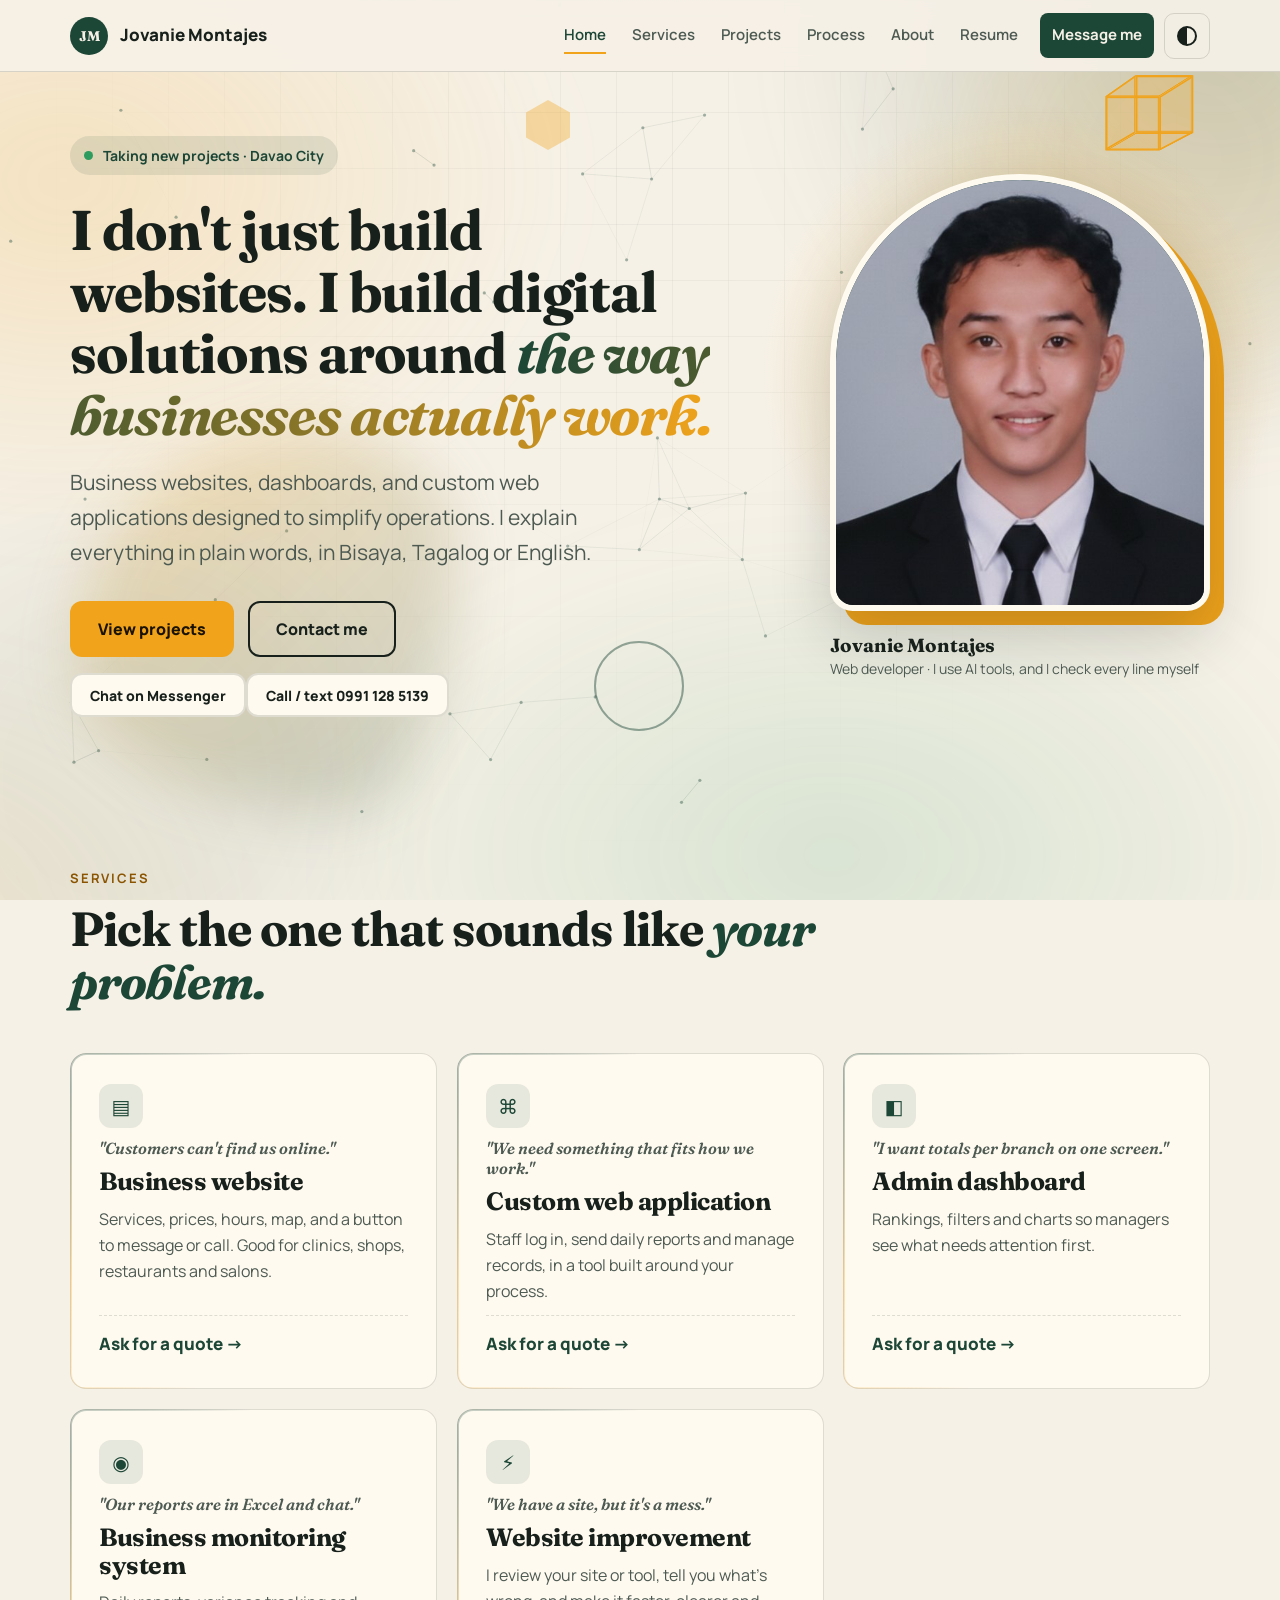
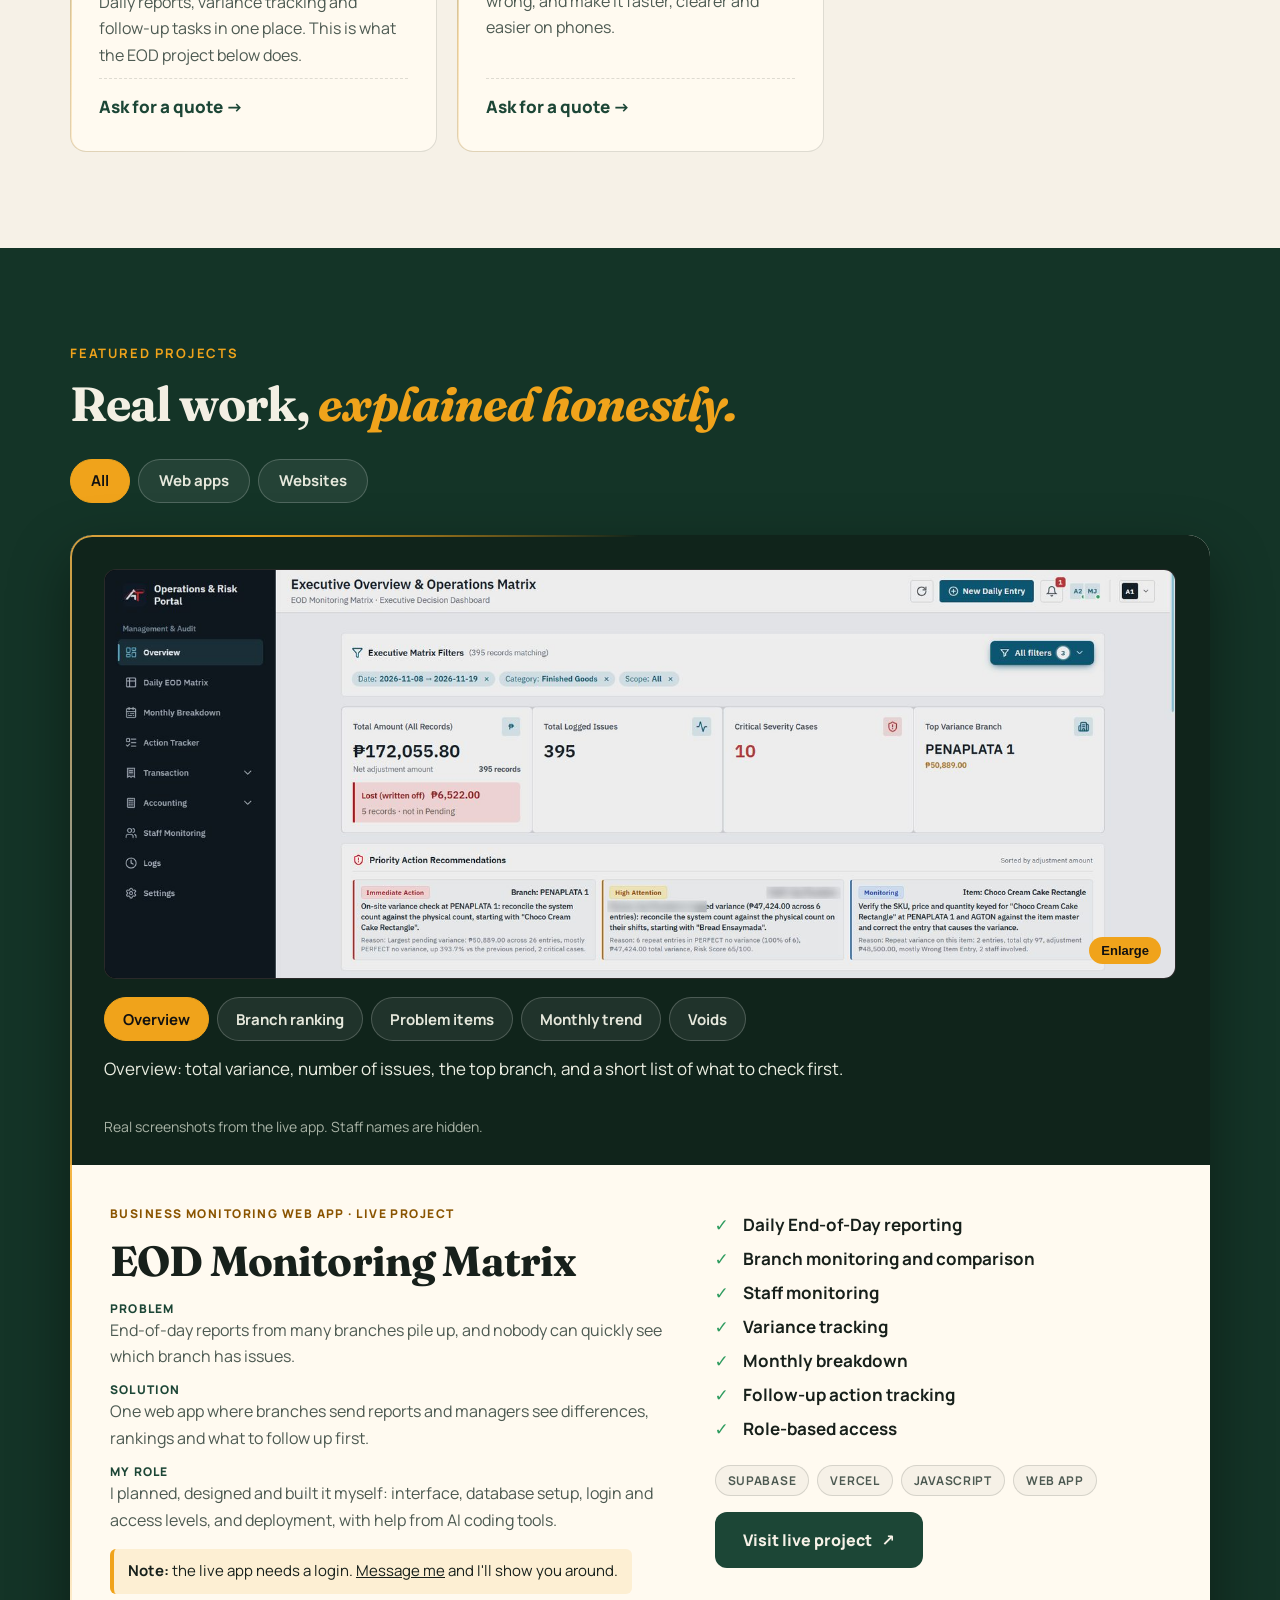
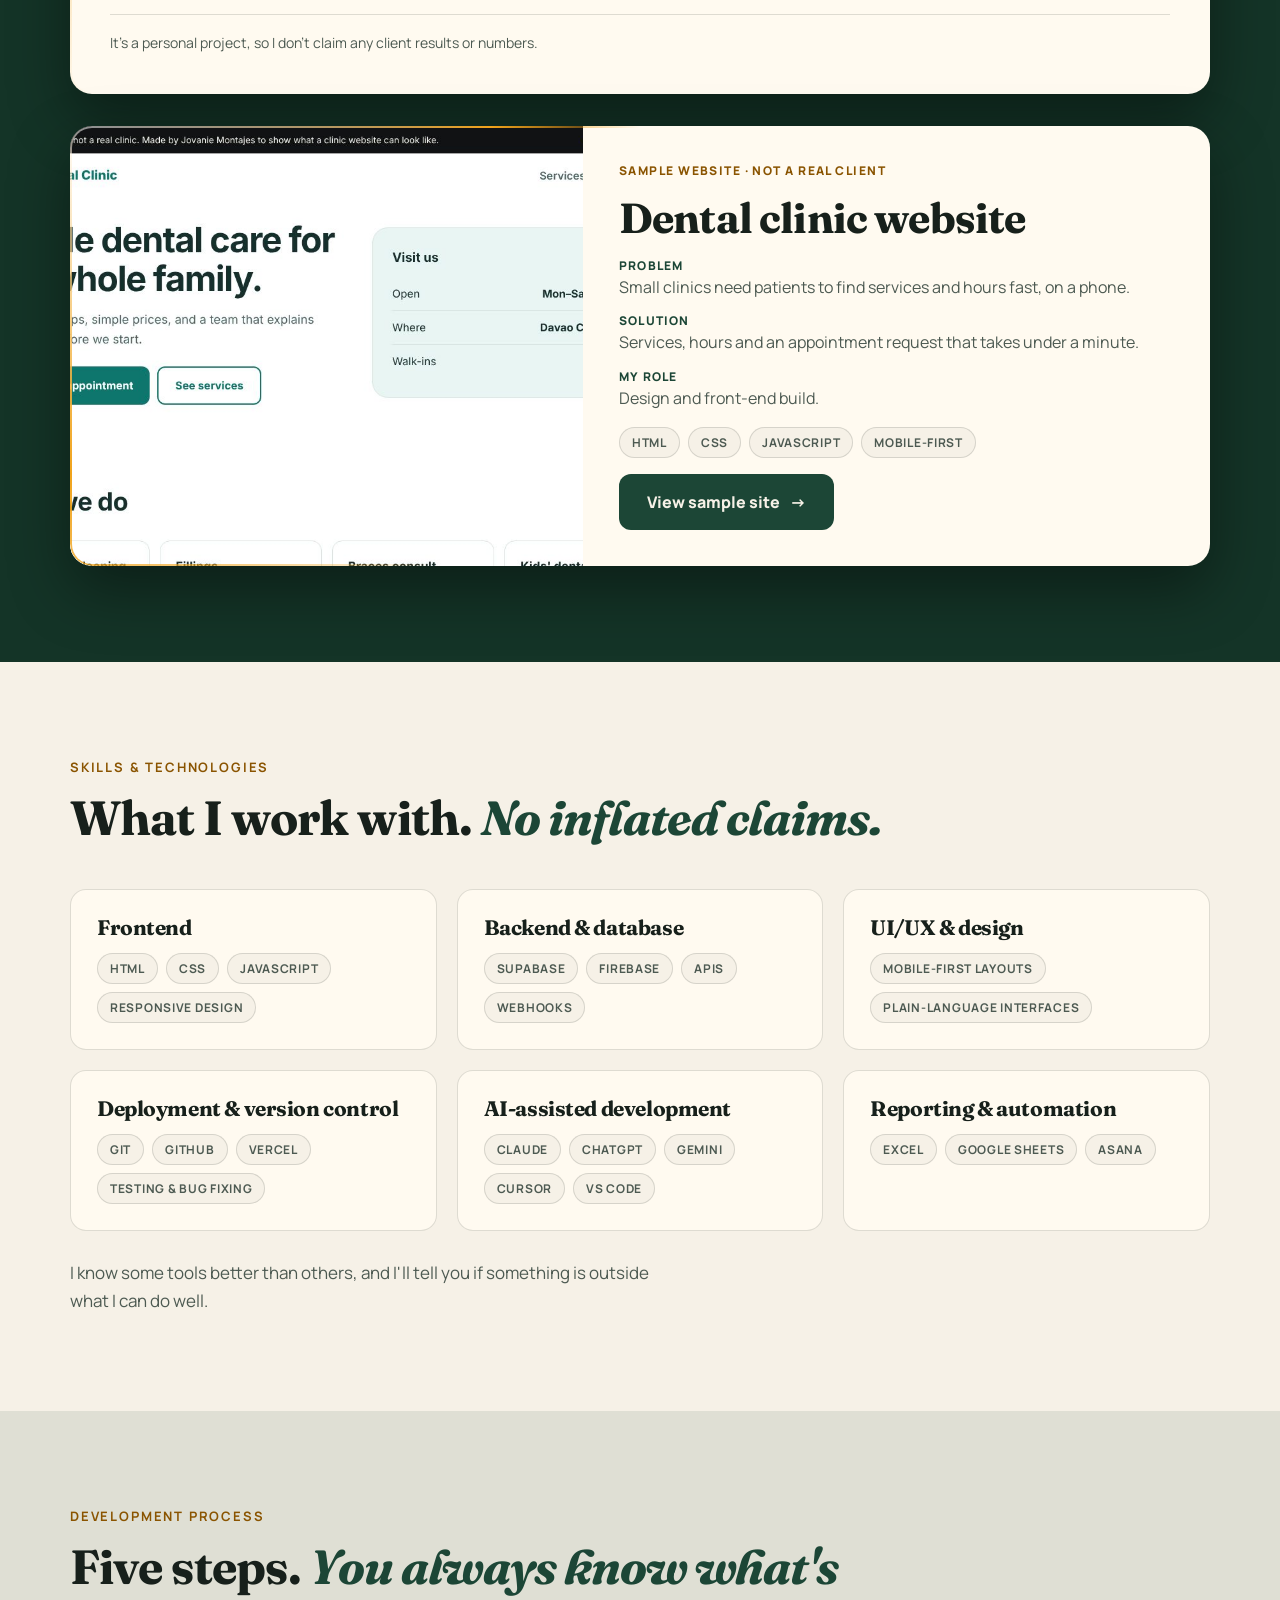
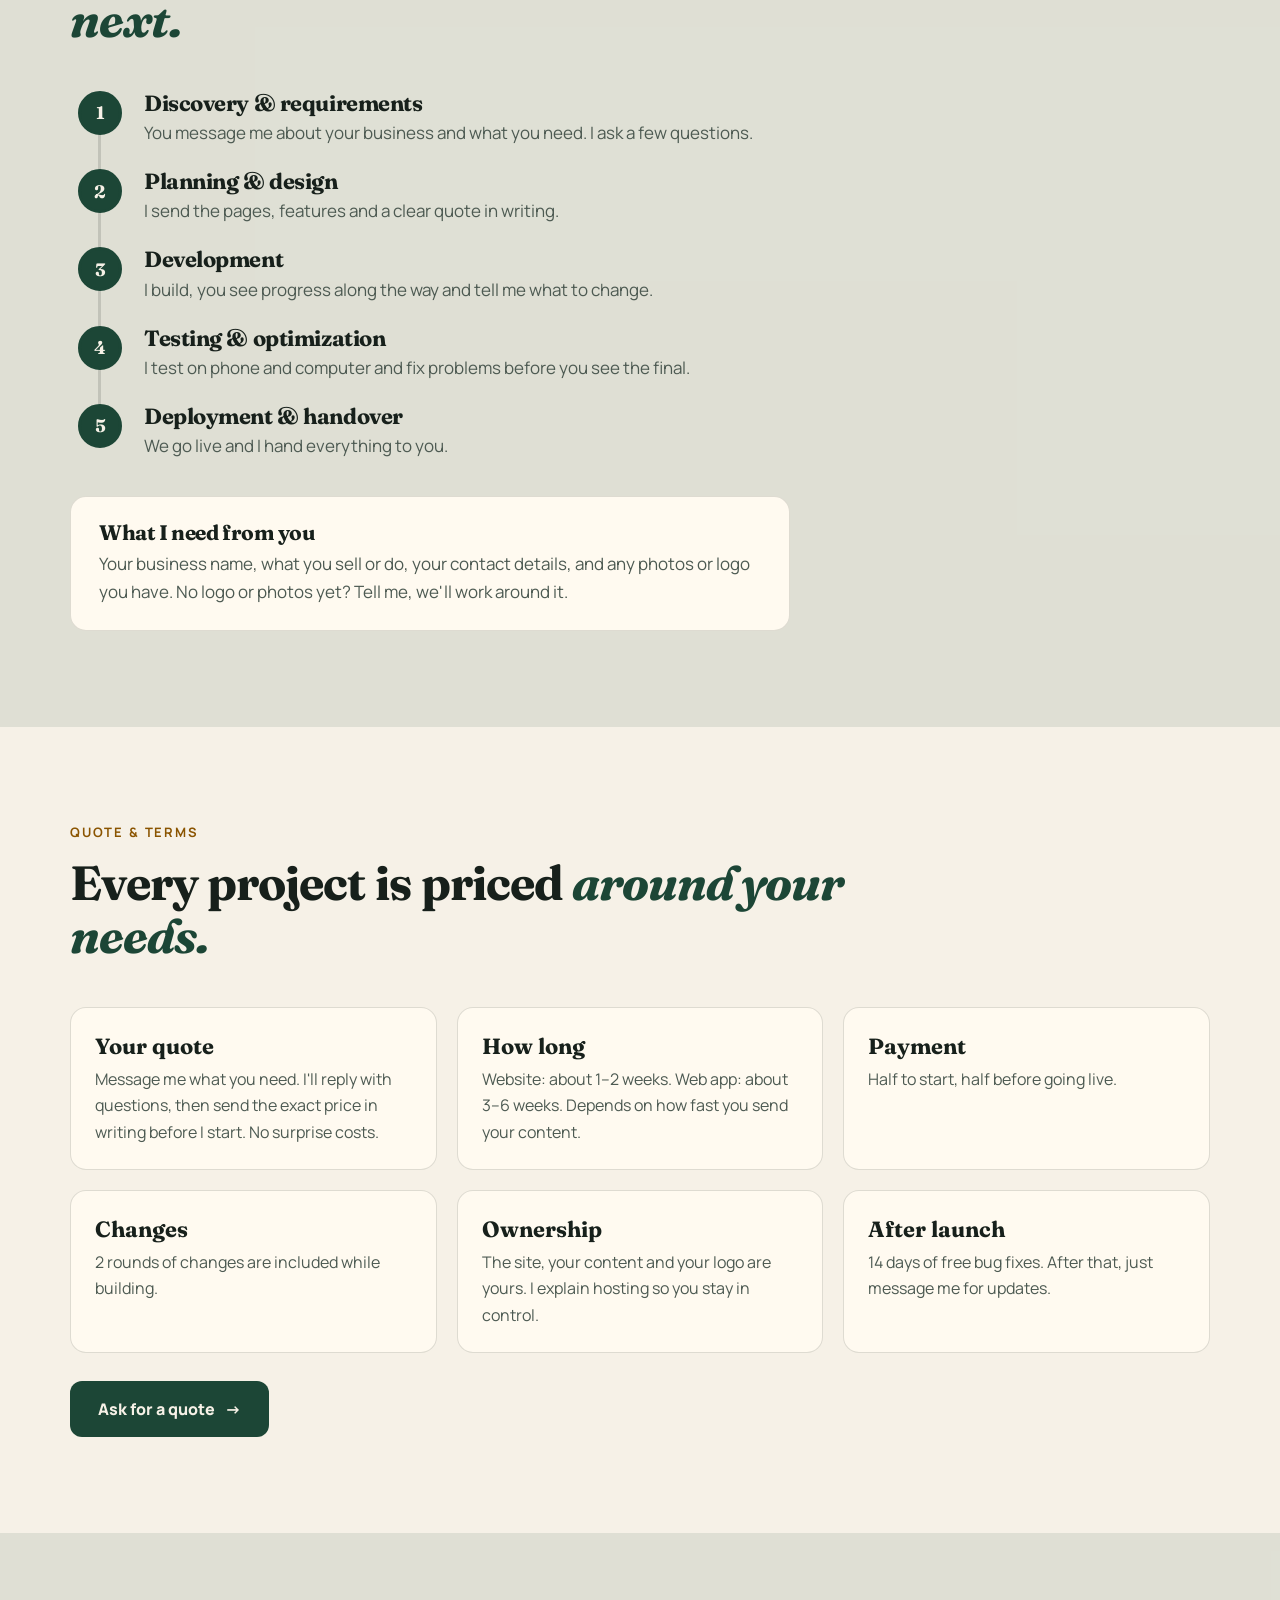
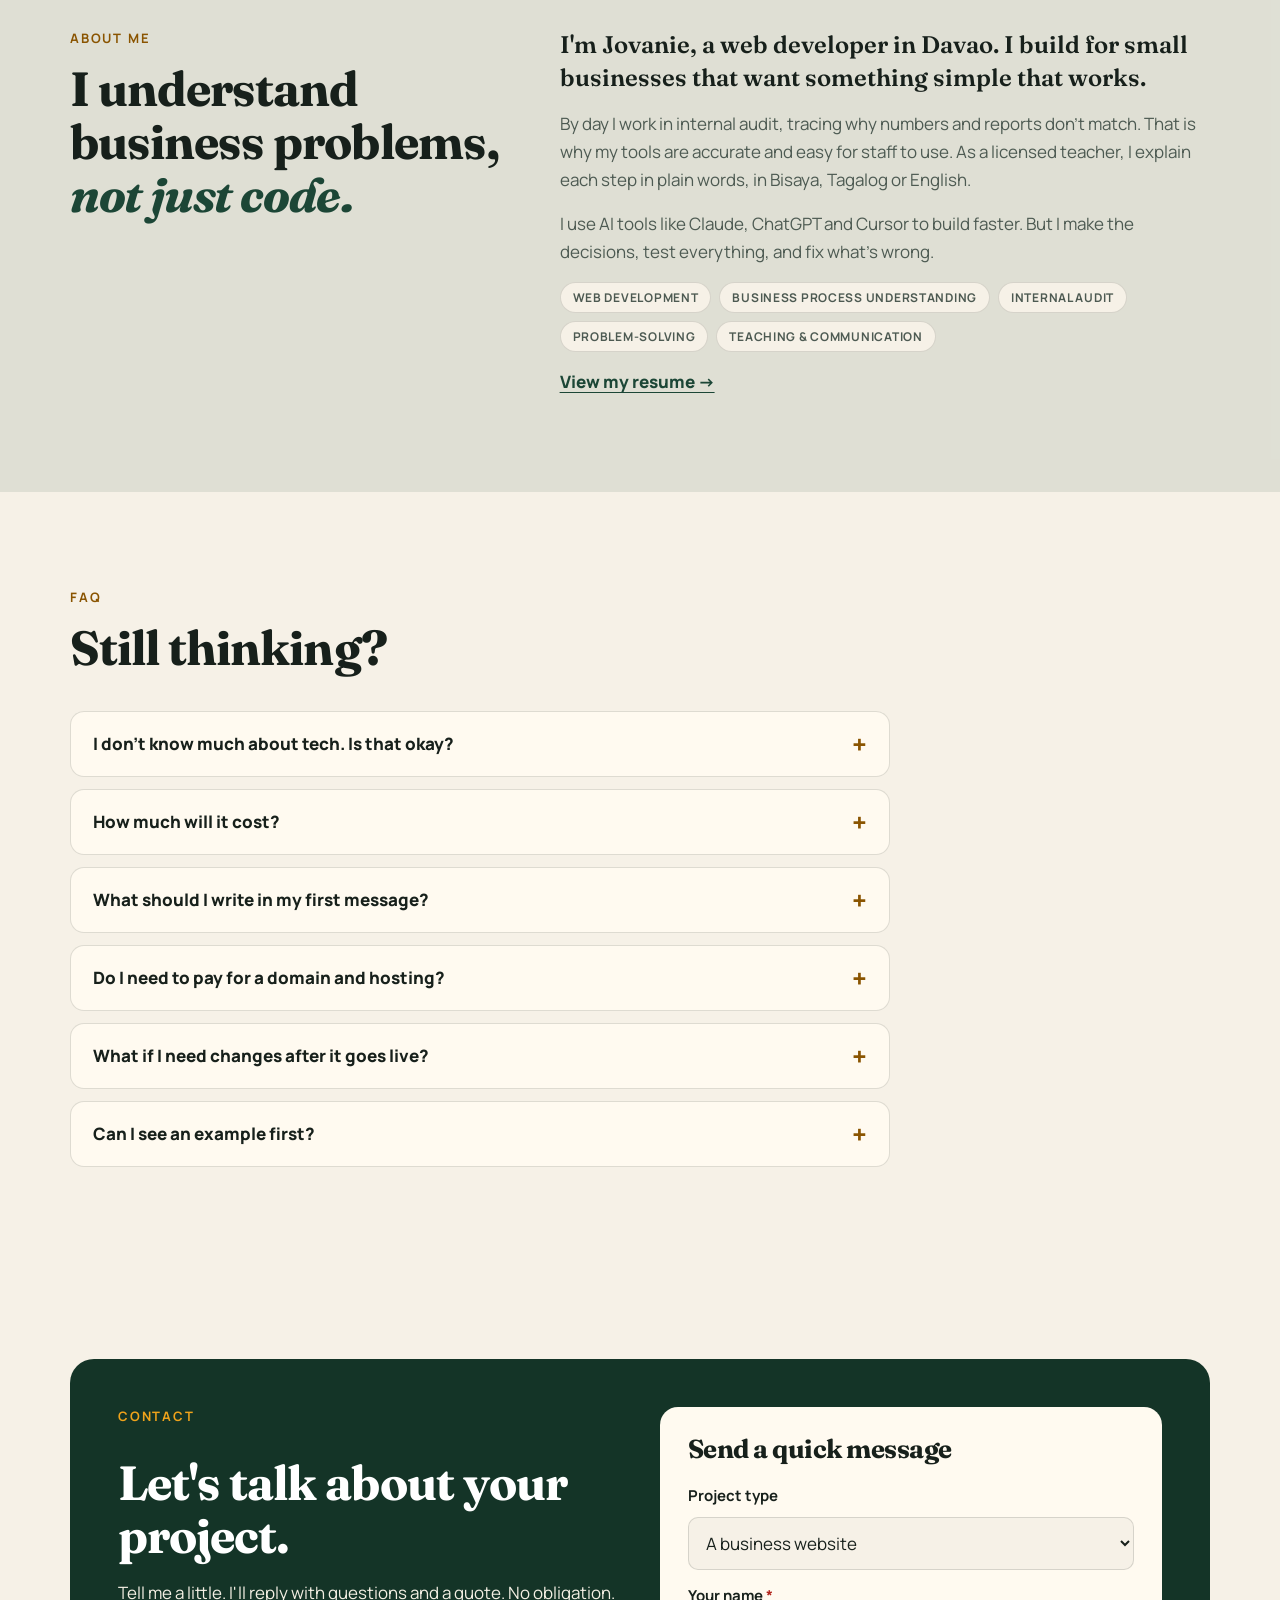
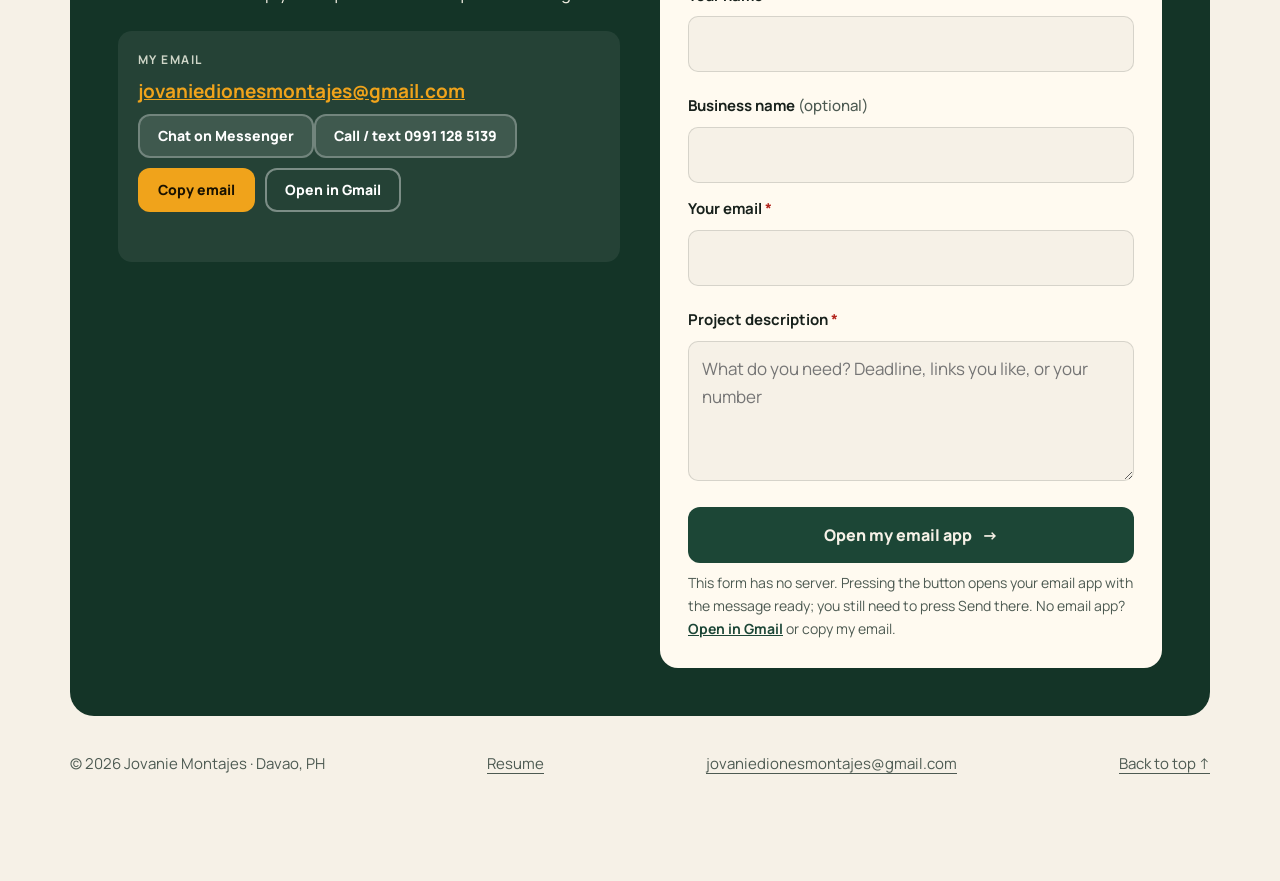
==== commit 5a79707a: "Add files via upload" ====
--- a/index.html
+++ b/index.html
@@ -9,9 +9,15 @@
 <meta property="og:title" content="Jovanie Montajes — Websites, Dashboards &amp; Business Tools">
 <meta property="og:description" content="Business websites, dashboards and custom web apps designed to simplify operations.">
 <meta property="og:type" content="website">
-<!-- After publishing, change to your full URL, e.g. https://yoursite.com/assets/og-image.png, and add <link rel="canonical"> -->
-<meta property="og:image" content="assets/og-image.png">
+<meta property="og:url" content="https://jovanie-portfolio.vercel.app/">
+<meta property="og:site_name" content="Jovanie Montajes">
+<meta property="og:image" content="https://jovanie-portfolio.vercel.app/assets/og-image.png">
+<meta property="og:image:width" content="1200">
+<meta property="og:image:height" content="630">
+<meta property="og:image:alt" content="Jovanie Montajes, web developer in Davao City">
+<link rel="canonical" href="https://jovanie-portfolio.vercel.app/">
 <meta name="twitter:card" content="summary_large_image">
+<meta name="twitter:image" content="https://jovanie-portfolio.vercel.app/assets/og-image.png">
 <link rel="icon" href="assets/favicon.svg" type="image/svg+xml">
 <link rel="preconnect" href="https://fonts.googleapis.com">
 <link rel="preconnect" href="https://fonts.gstatic.com" crossorigin>
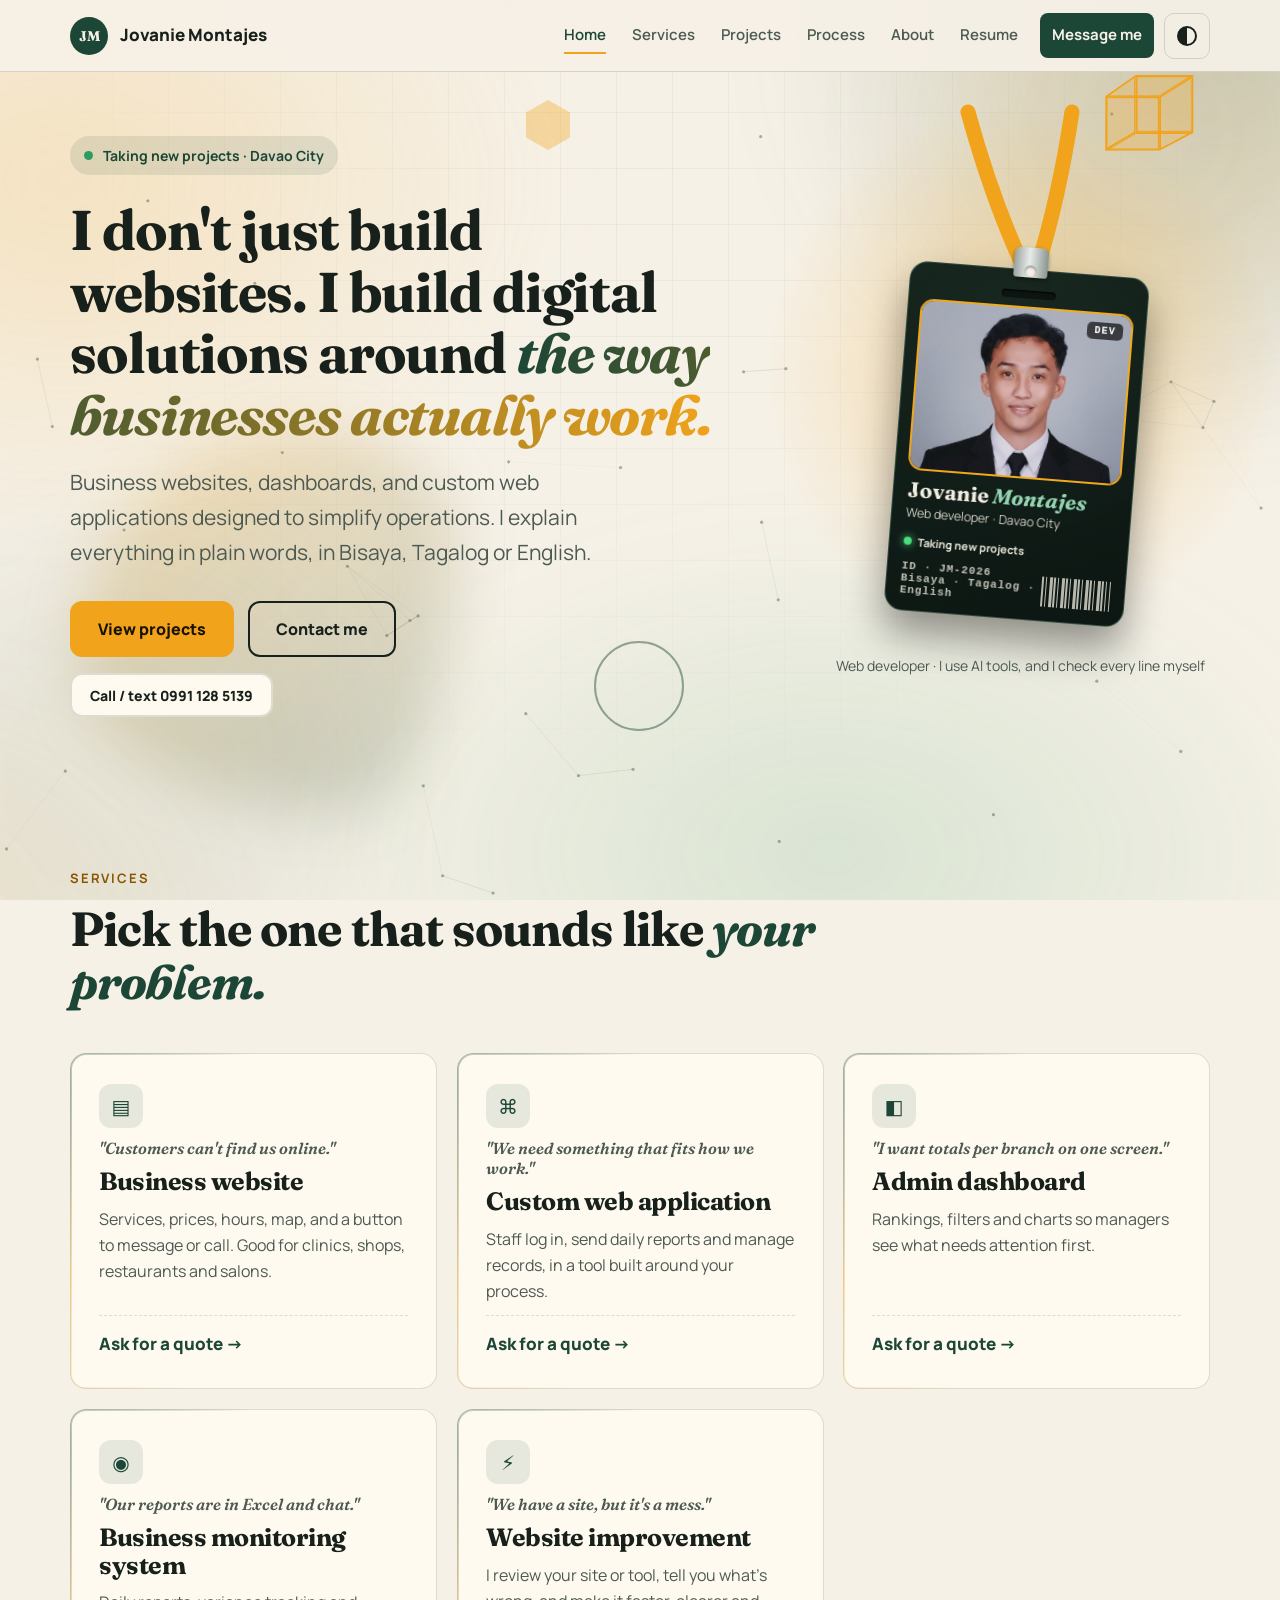
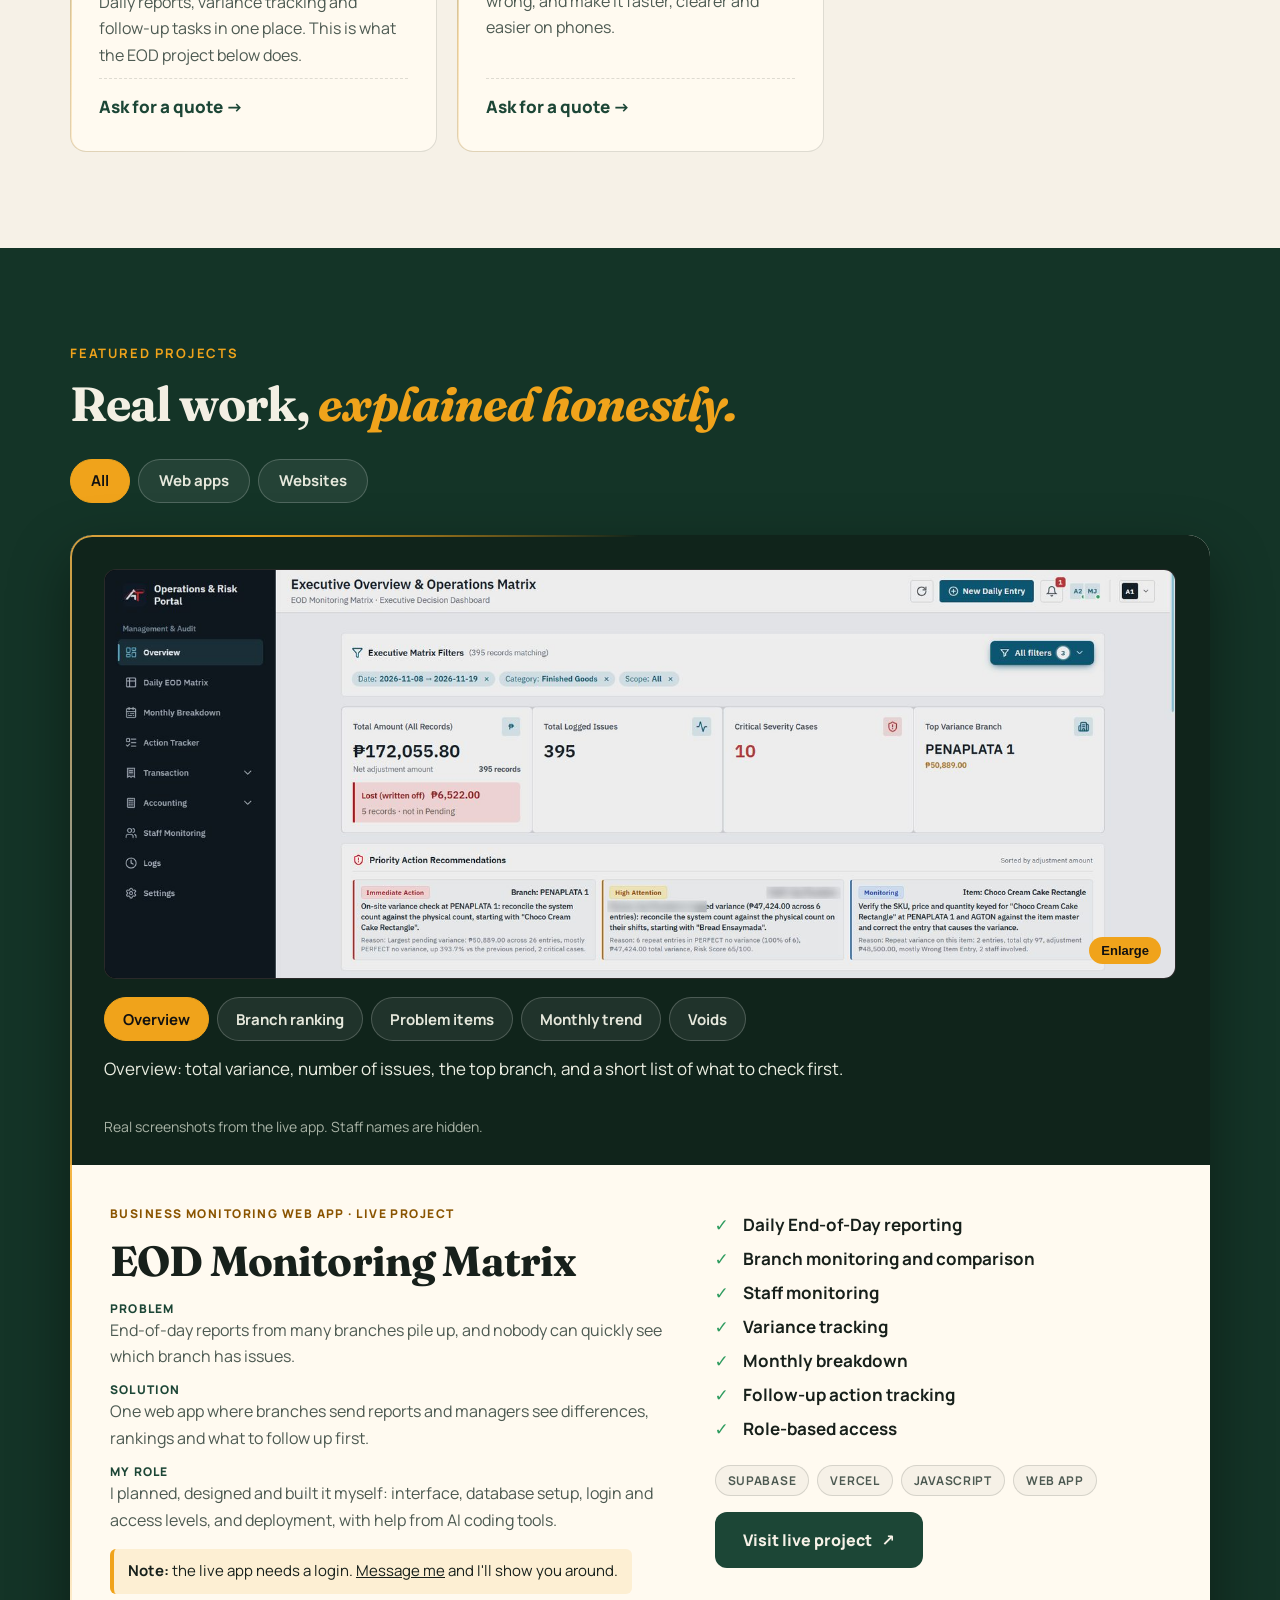
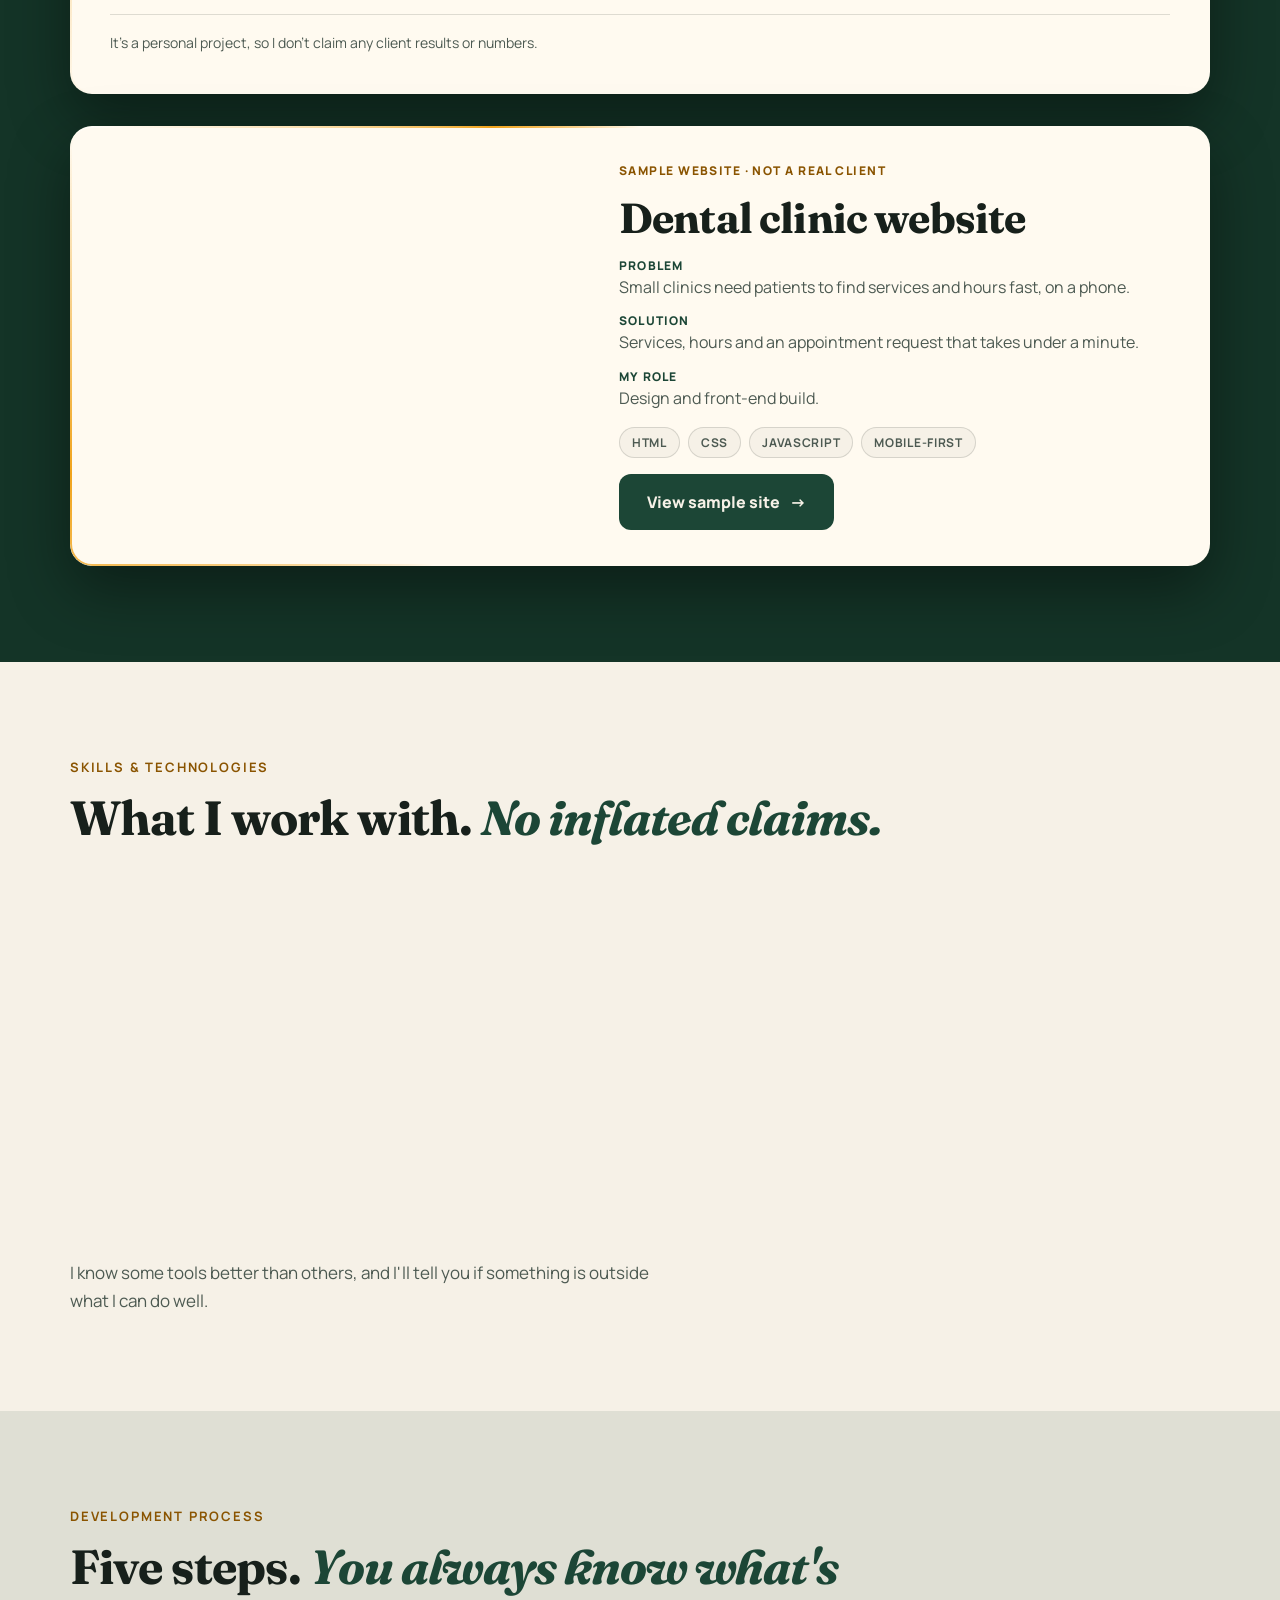
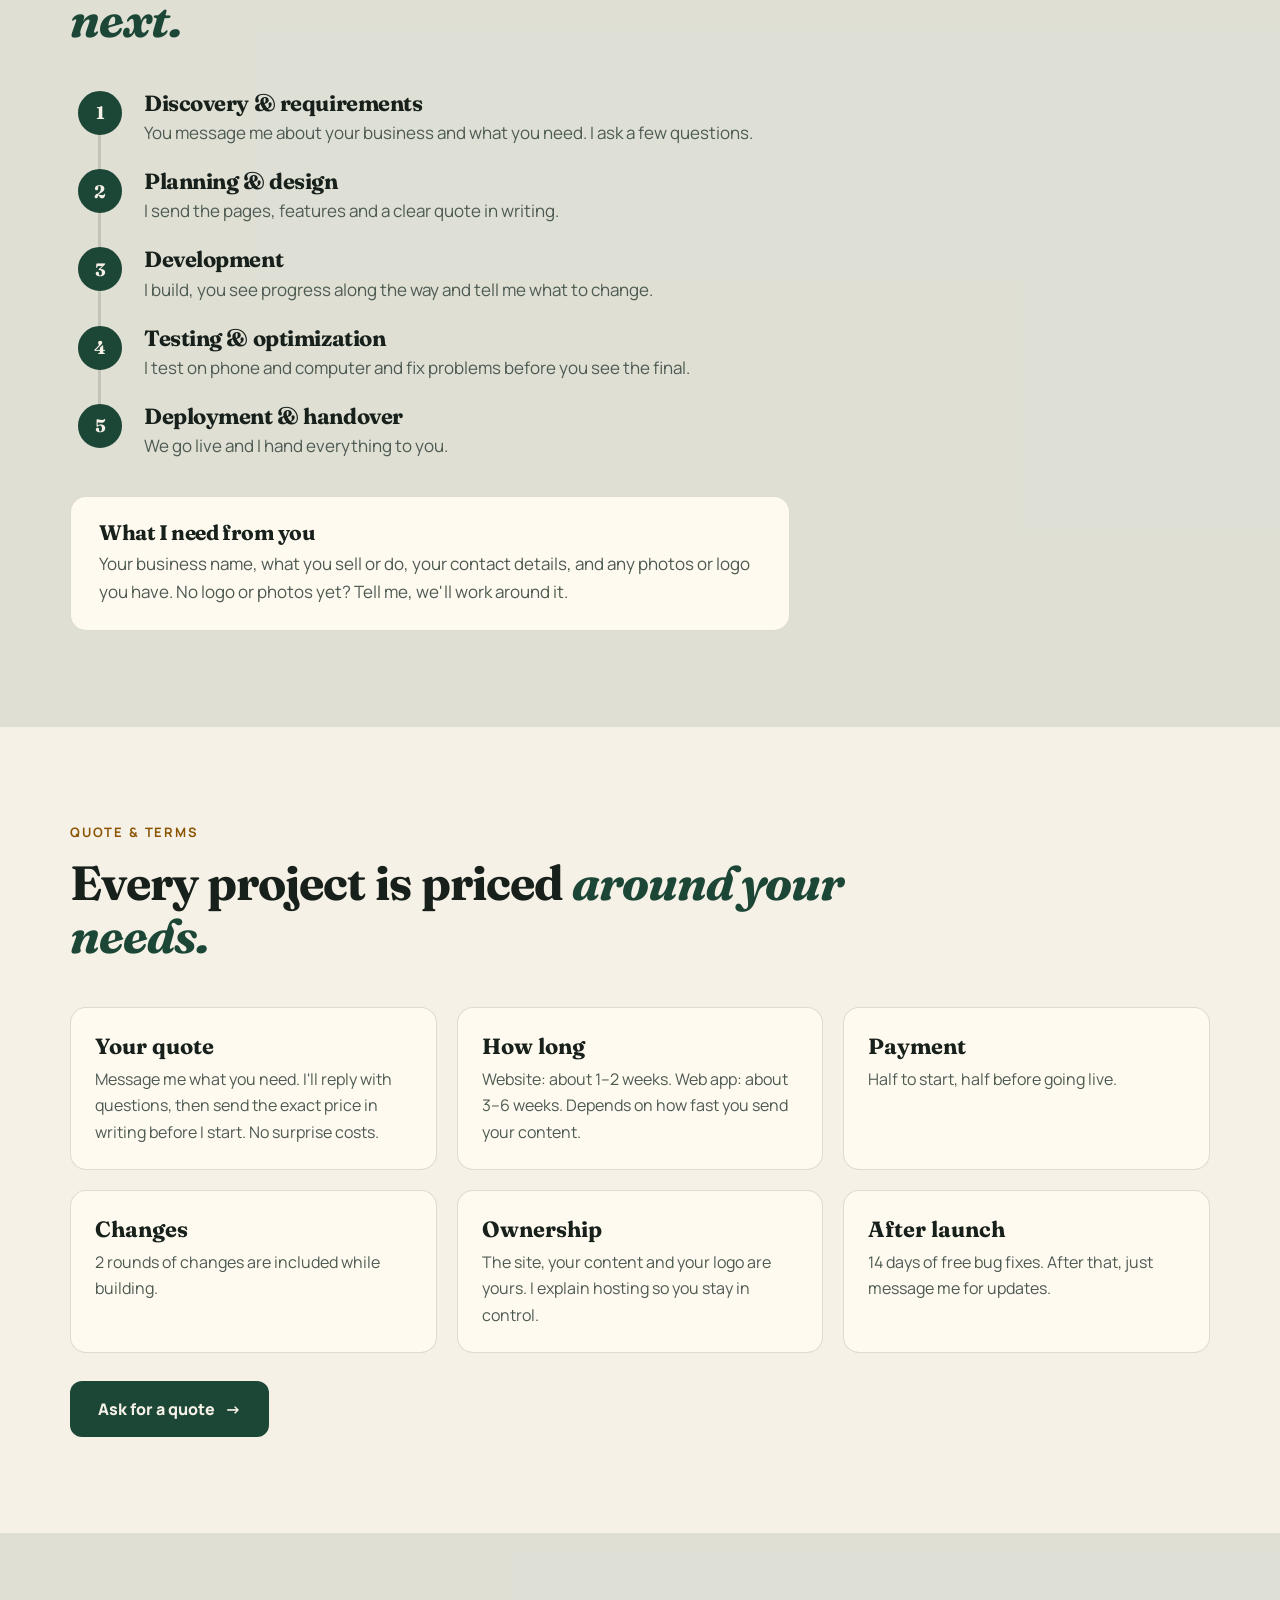
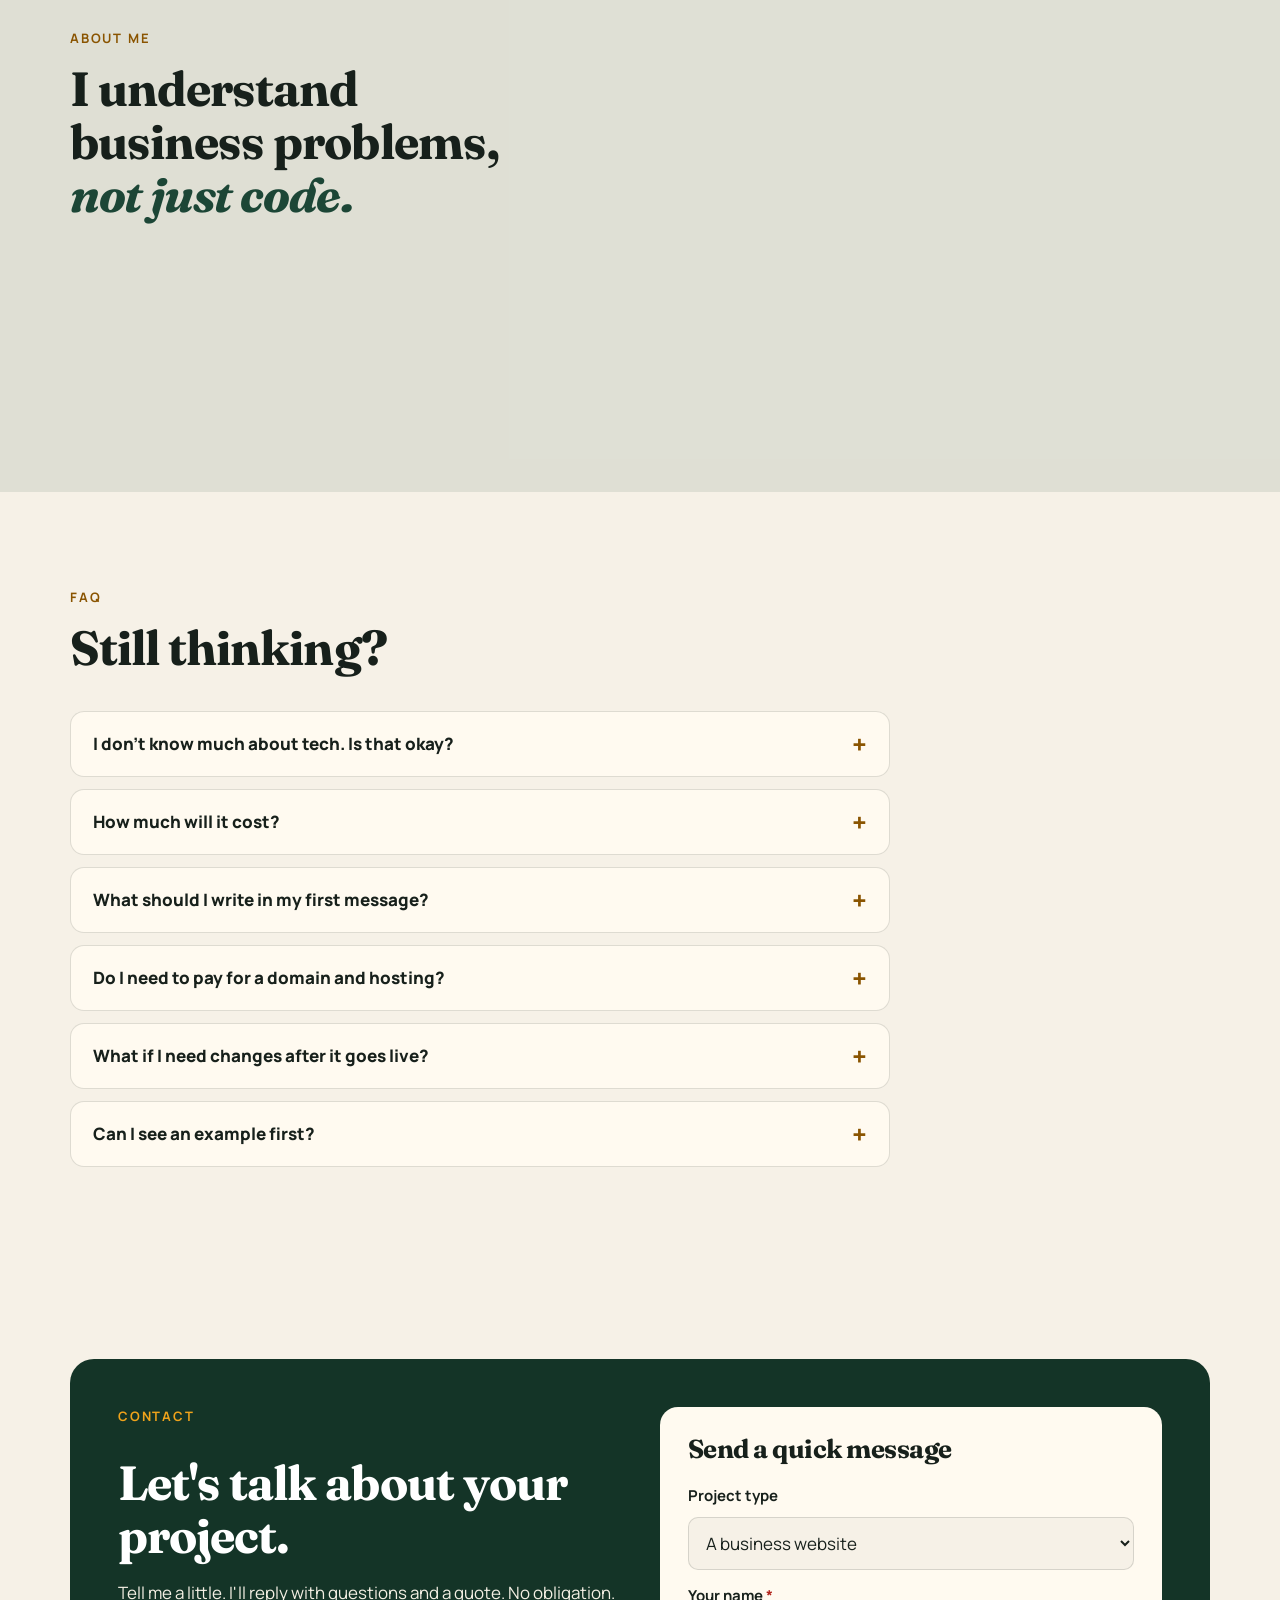
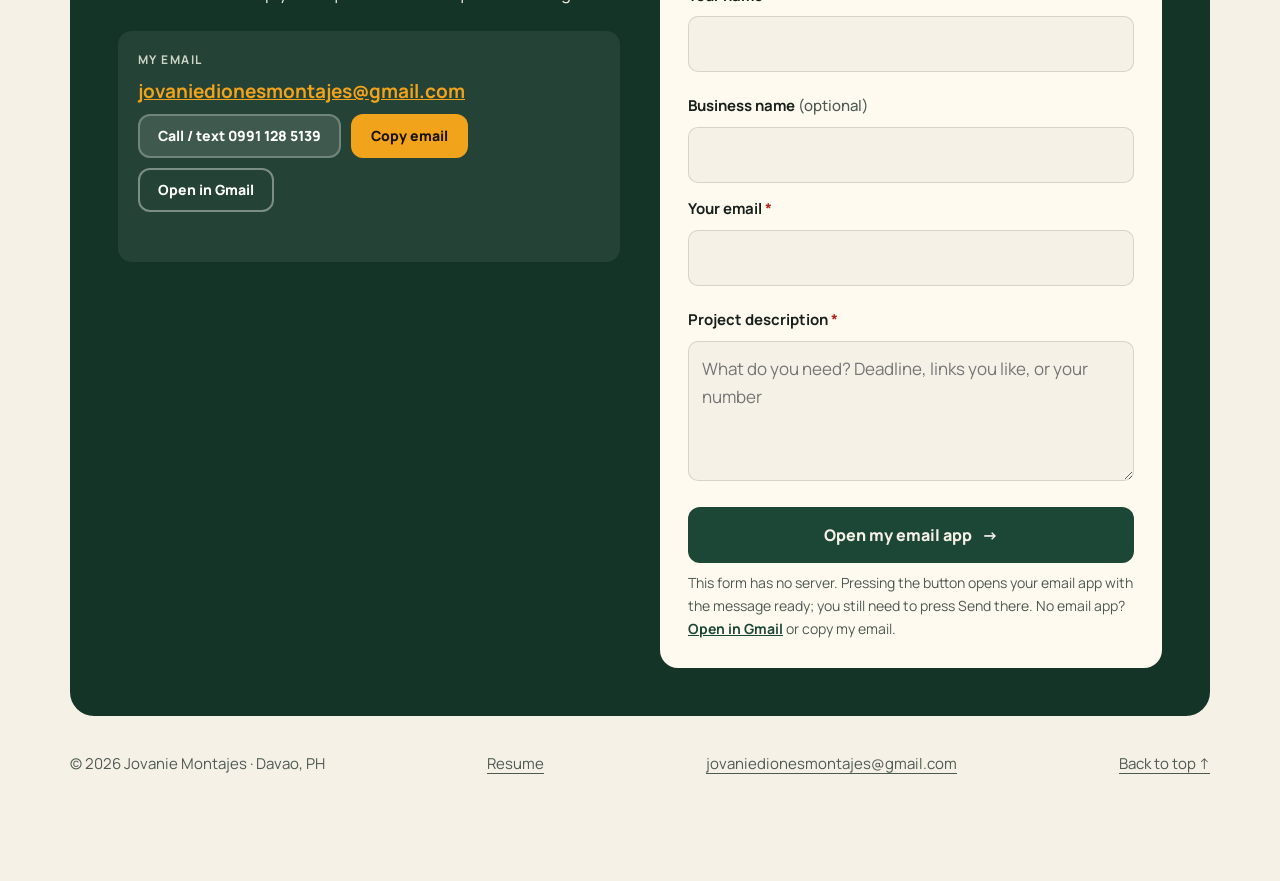
==== commit f2577e2f: "Add files via upload" ====
--- a/index.html
+++ b/index.html
@@ -54,9 +54,21 @@
       </div>
       <div class="chat-row rise" style="--d:3"><span class="chat-links" data-chat hidden></span></div>
     </div>
-    <figure class="hero-photo rise" style="--d:2">
-      <div class="photo-frame"><img src="assets/profile.jpg" width="702" height="602" alt="Portrait of Jovanie Montajes in a black suit" fetchpriority="high"></div>
-      <figcaption><strong>Jovanie Montajes</strong><span>Web developer · I use AI tools, and I check every line myself</span></figcaption>
+    <figure class="hero-photo hero-id rise" style="--d:2">
+      <div class="id-stage" id="idStage">
+        <svg class="id-rope" aria-hidden="true"><path id="idS1" fill="none" stroke-linecap="round" stroke-width="15"/><path id="idS2" fill="none" stroke-linecap="round" stroke-width="15"/></svg>
+        <div class="id-card" id="idCard" role="img" aria-label="ID badge of Jovanie Montajes, web developer in Davao City. Drag or hover to make it swing.">
+          <div class="id-clip"></div>
+          <div class="id-face">
+            <div class="id-slot"></div>
+            <div class="id-photo" style="background-image:url(assets/profile.jpg)"><span class="id-tag">DEV</span></div>
+            <div><div class="id-name">Jovanie <em>Montajes</em></div><div class="id-role">Web developer · Davao City</div></div>
+            <div class="id-status"><i></i>Taking new projects</div>
+            <div class="id-row"><div class="id-no">ID · JM-2026<br>Bisaya · Tagalog · English</div><div class="id-bc"></div></div>
+          </div>
+        </div>
+      </div>
+      <figcaption><span>Web developer · I use AI tools, and I check every line myself</span></figcaption>
     </figure>
   </section>
 
--- a/styles.css
+++ b/styles.css
@@ -71,9 +71,24 @@
 .rise{opacity:0;transform:translateY(22px);animation:rise .8s var(--ease) forwards;animation-delay:calc(var(--d,0)*110ms + 80ms)}
 @keyframes rise{to{opacity:1;transform:none}}
 .hero-photo{position:relative;margin:0;justify-self:end;width:min(100%,380px)}
-.photo-frame{aspect-ratio:4/4.6;border-radius:200px 200px 24px 24px;overflow:hidden;background:var(--forest);border:6px solid var(--card);box-shadow:0 24px 60px #17201b33,14px 14px 0 var(--mango);animation:float 7s ease-in-out infinite}
-@keyframes float{50%{transform:translateY(-10px)}}
-.photo-frame img{width:100%;height:100%;object-fit:cover;object-position:50% 12%}
+.id-stage{position:relative;height:520px;margin-top:-64px}
+.id-rope{position:absolute;inset:0;width:100%;height:100%;pointer-events:none;overflow:visible}
+.id-card{position:absolute;left:0;top:0;width:240px;height:350px;margin-top:14px;transform-origin:50% 0;cursor:grab;touch-action:none;user-select:none;-webkit-user-select:none;will-change:transform;--sx:50%;--sy:30%}
+.id-card.drag{cursor:grabbing}
+.id-clip{position:absolute;left:50%;top:-22px;width:34px;height:30px;margin-left:-17px;border-radius:6px 6px 3px 3px;background:linear-gradient(90deg,#9aa3a0,#e7ecea 45%,#8b9591);box-shadow:0 2px 4px #0006;z-index:3}
+.id-clip::after{content:"";position:absolute;left:50%;top:18px;width:12px;height:12px;margin-left:-6px;border-radius:50%;background:var(--bg);box-shadow:inset 0 1px 3px #0008}
+.id-face{position:absolute;inset:0;border-radius:18px;overflow:hidden;display:flex;flex-direction:column;gap:10px;padding:14px;background:linear-gradient(160deg,#16251e,#0c1612);color:#f1ede1;border:1px solid #8fd1ae44;box-shadow:0 22px 40px #0006}
+.id-face::after{content:"";position:absolute;inset:0;pointer-events:none;background:radial-gradient(circle at var(--sx) var(--sy),#ffffff38,transparent 55%);mix-blend-mode:overlay}
+.id-slot{width:54px;height:8px;border-radius:9px;background:#0007;margin:6px auto 0;box-shadow:inset 0 1px 2px #000}
+.id-photo{flex:none;height:168px;border-radius:12px;background-size:cover;background-position:50% 12%;box-shadow:0 0 0 2px var(--mango);position:relative}
+.id-tag{position:absolute;right:8px;top:8px;font:700 10px ui-monospace,monospace;letter-spacing:.12em;padding:3px 7px;border-radius:5px;background:#000a;color:#fff}
+.id-name{font:700 21px/1.1 var(--serif);color:#f1ede1}.id-name em{color:#8fd1ae}
+.id-role{font-size:12.5px;opacity:.85;margin-top:2px}
+.id-status{display:inline-flex;align-items:center;gap:6px;font:700 11px var(--sans)}.id-status i{width:8px;height:8px;border-radius:50%;background:#4ade80;box-shadow:0 0 8px #4ade80}
+.id-row{display:flex;justify-content:space-between;align-items:flex-end;margin-top:auto}
+.id-no{font:700 11px ui-monospace,monospace;letter-spacing:.08em;opacity:.8}
+.id-bc{height:30px;width:96px;opacity:.75;background:repeating-linear-gradient(90deg,#f1ede1 0 2px,transparent 2px 4px,#f1ede1 4px 5px,transparent 5px 8px,#f1ede1 8px 11px,transparent 11px 12px)}
+.hero-id figcaption{margin-top:4px;text-align:center}
 .hero-photo figcaption{display:flex;flex-direction:column;margin-top:22px;font-size:14px;color:var(--muted)}
 .hero-photo figcaption strong{color:var(--ink);font:700 19px var(--serif)}
 
@@ -213,7 +228,7 @@
 
 /* ===== Responsive ===== */
 @media(max-width:980px){
- .hero{grid-template-columns:1fr;gap:40px;padding-top:40px}.hero-photo{justify-self:start;width:min(100%,320px)}
+ .hero{grid-template-columns:1fr;gap:40px;padding-top:40px}.hero-photo{justify-self:center;width:min(100%,320px)}.id-stage{margin-top:-40px}
  .cards.services,.skill-grid,.facts{grid-template-columns:1fr 1fr}.facts-strip{grid-template-columns:1fr 1fr}
  .project-info,.about-grid,.contact-panel,.sample{grid-template-columns:1fr}.contact-panel{padding:32px}.sample-thumb{max-height:280px}
  .menu-toggle{display:flex}
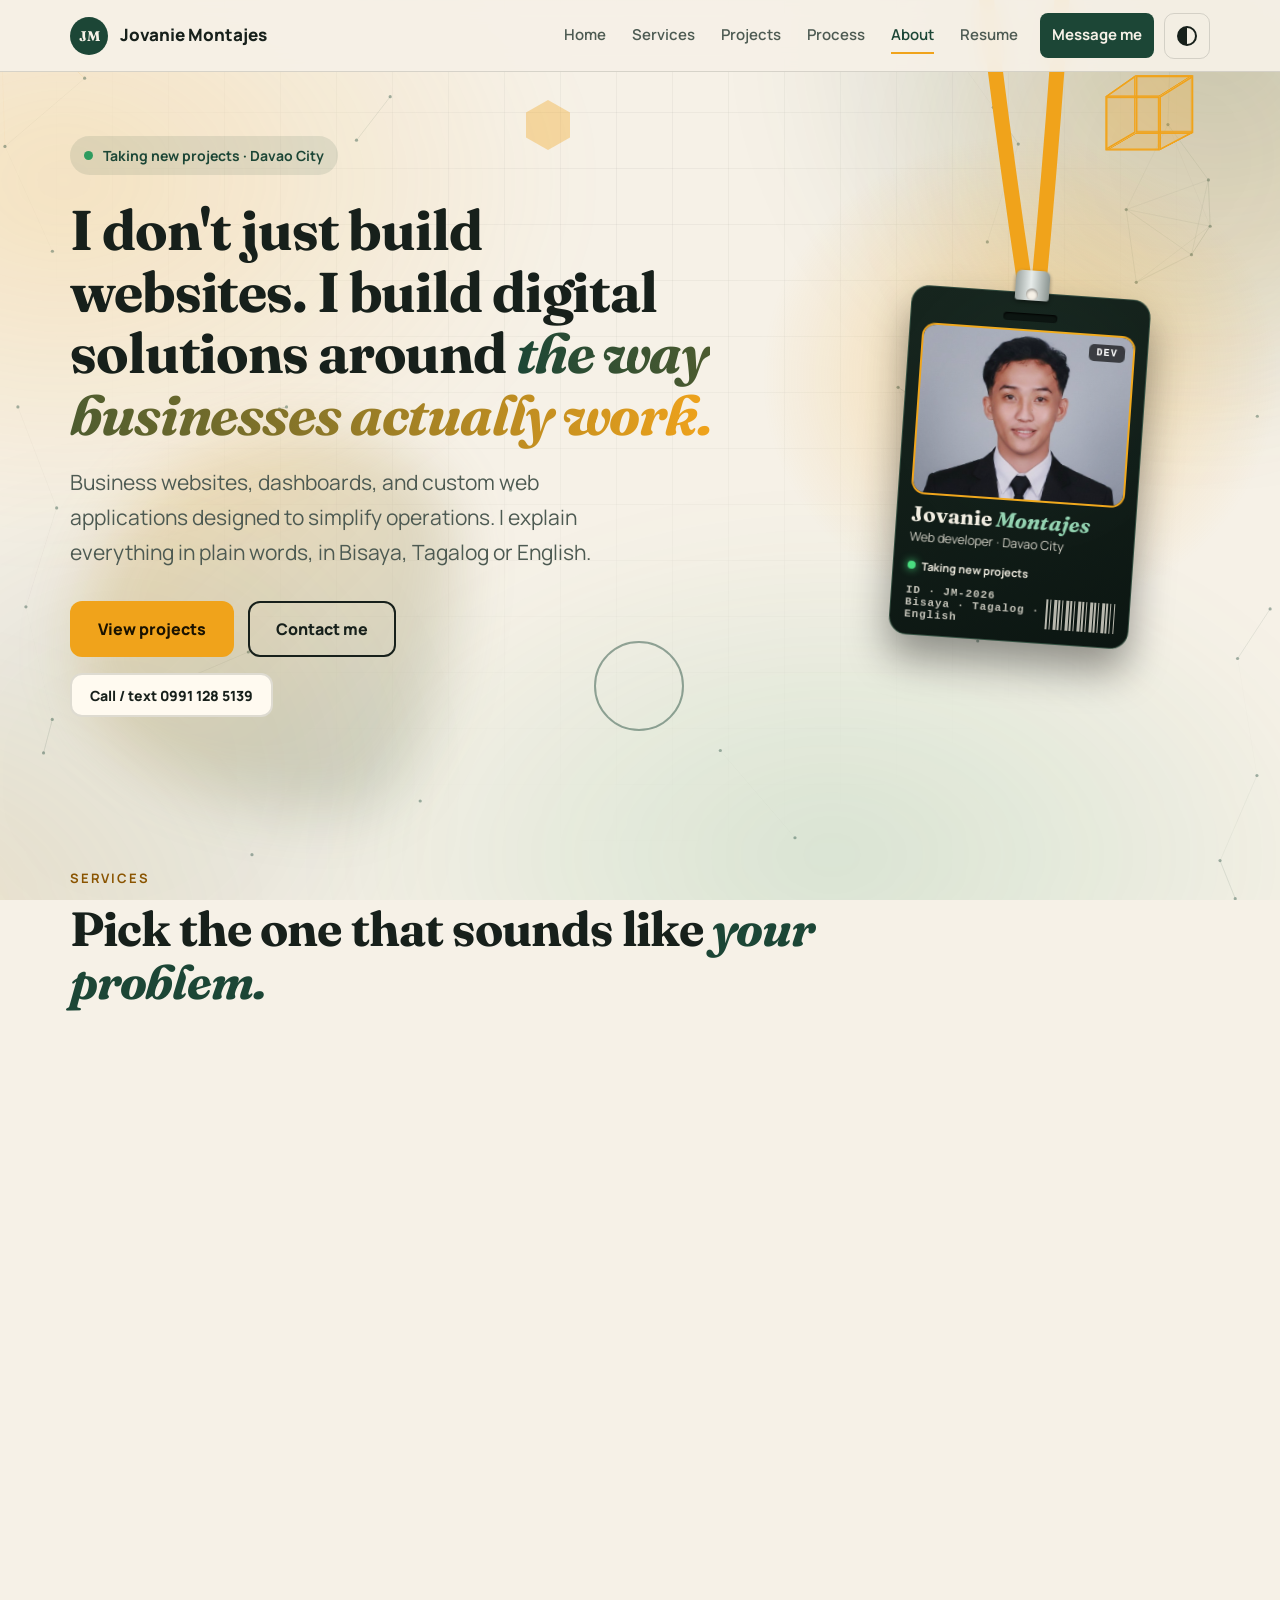
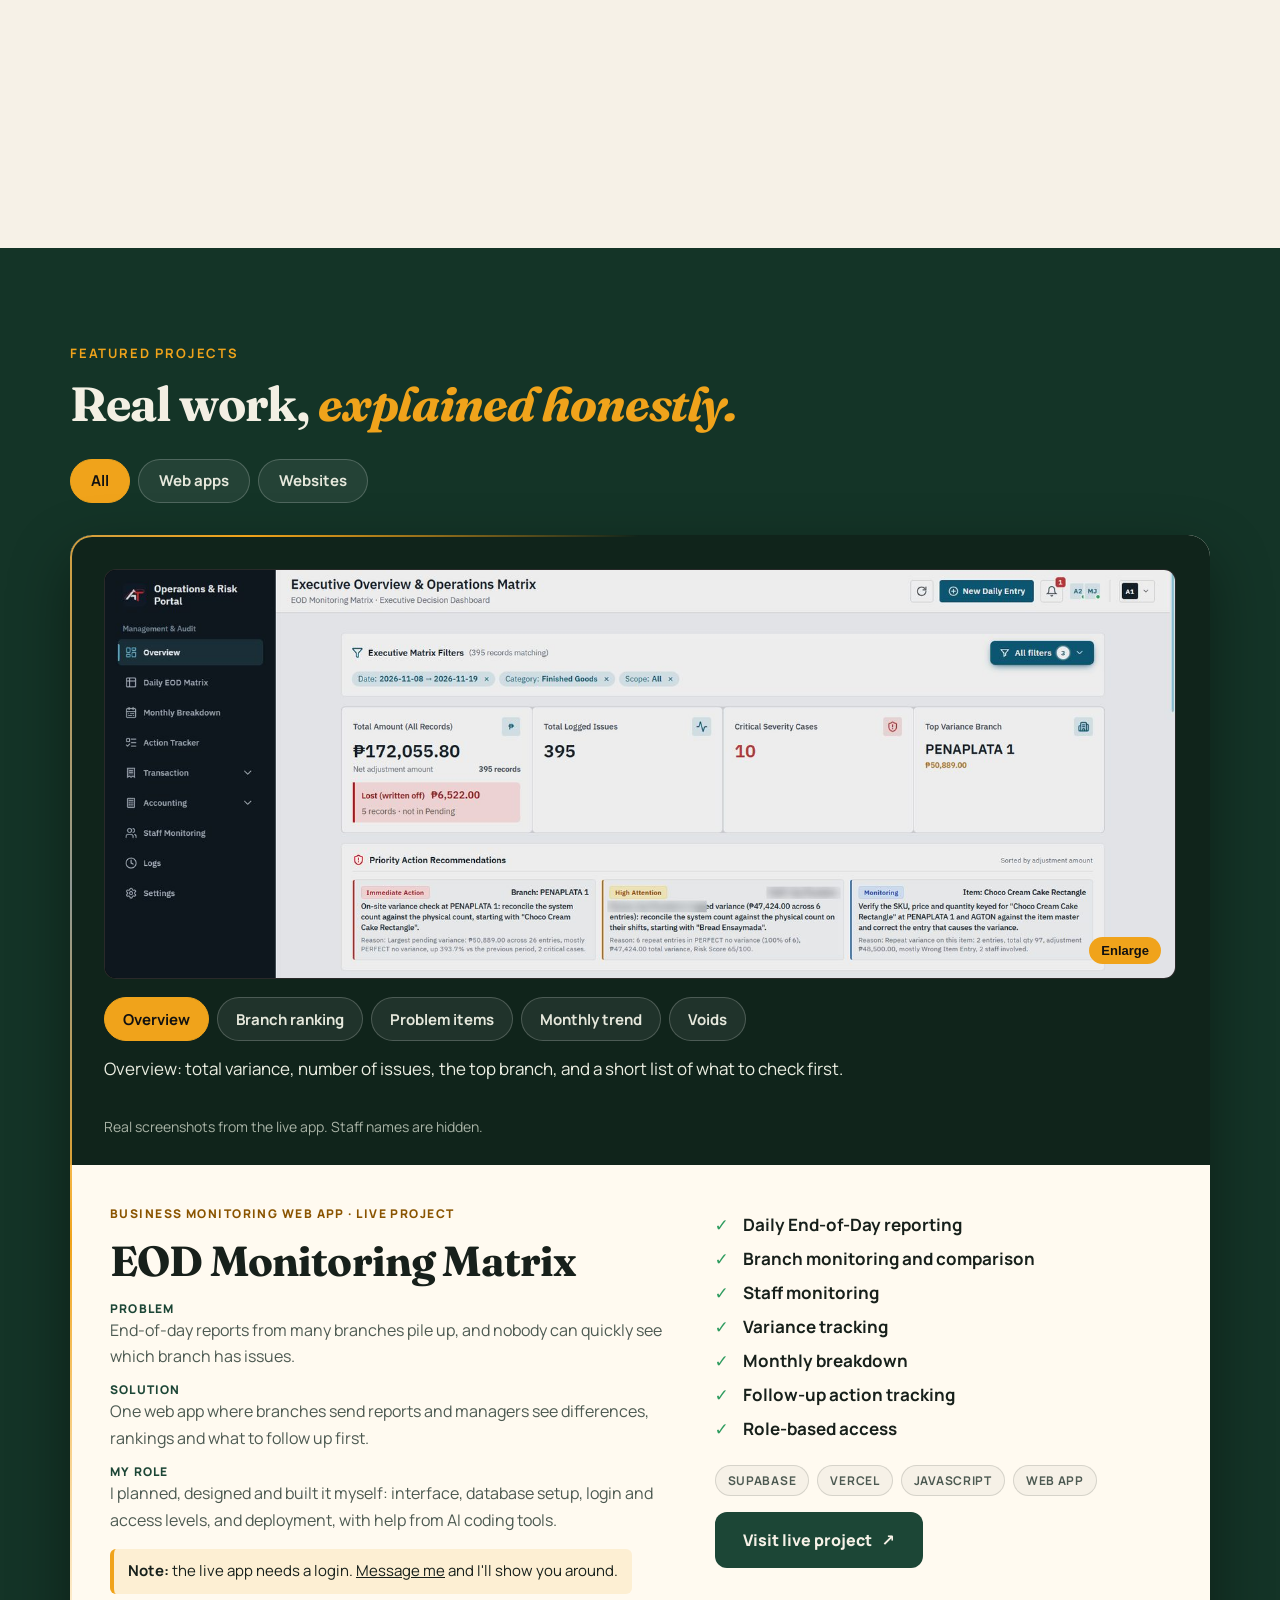
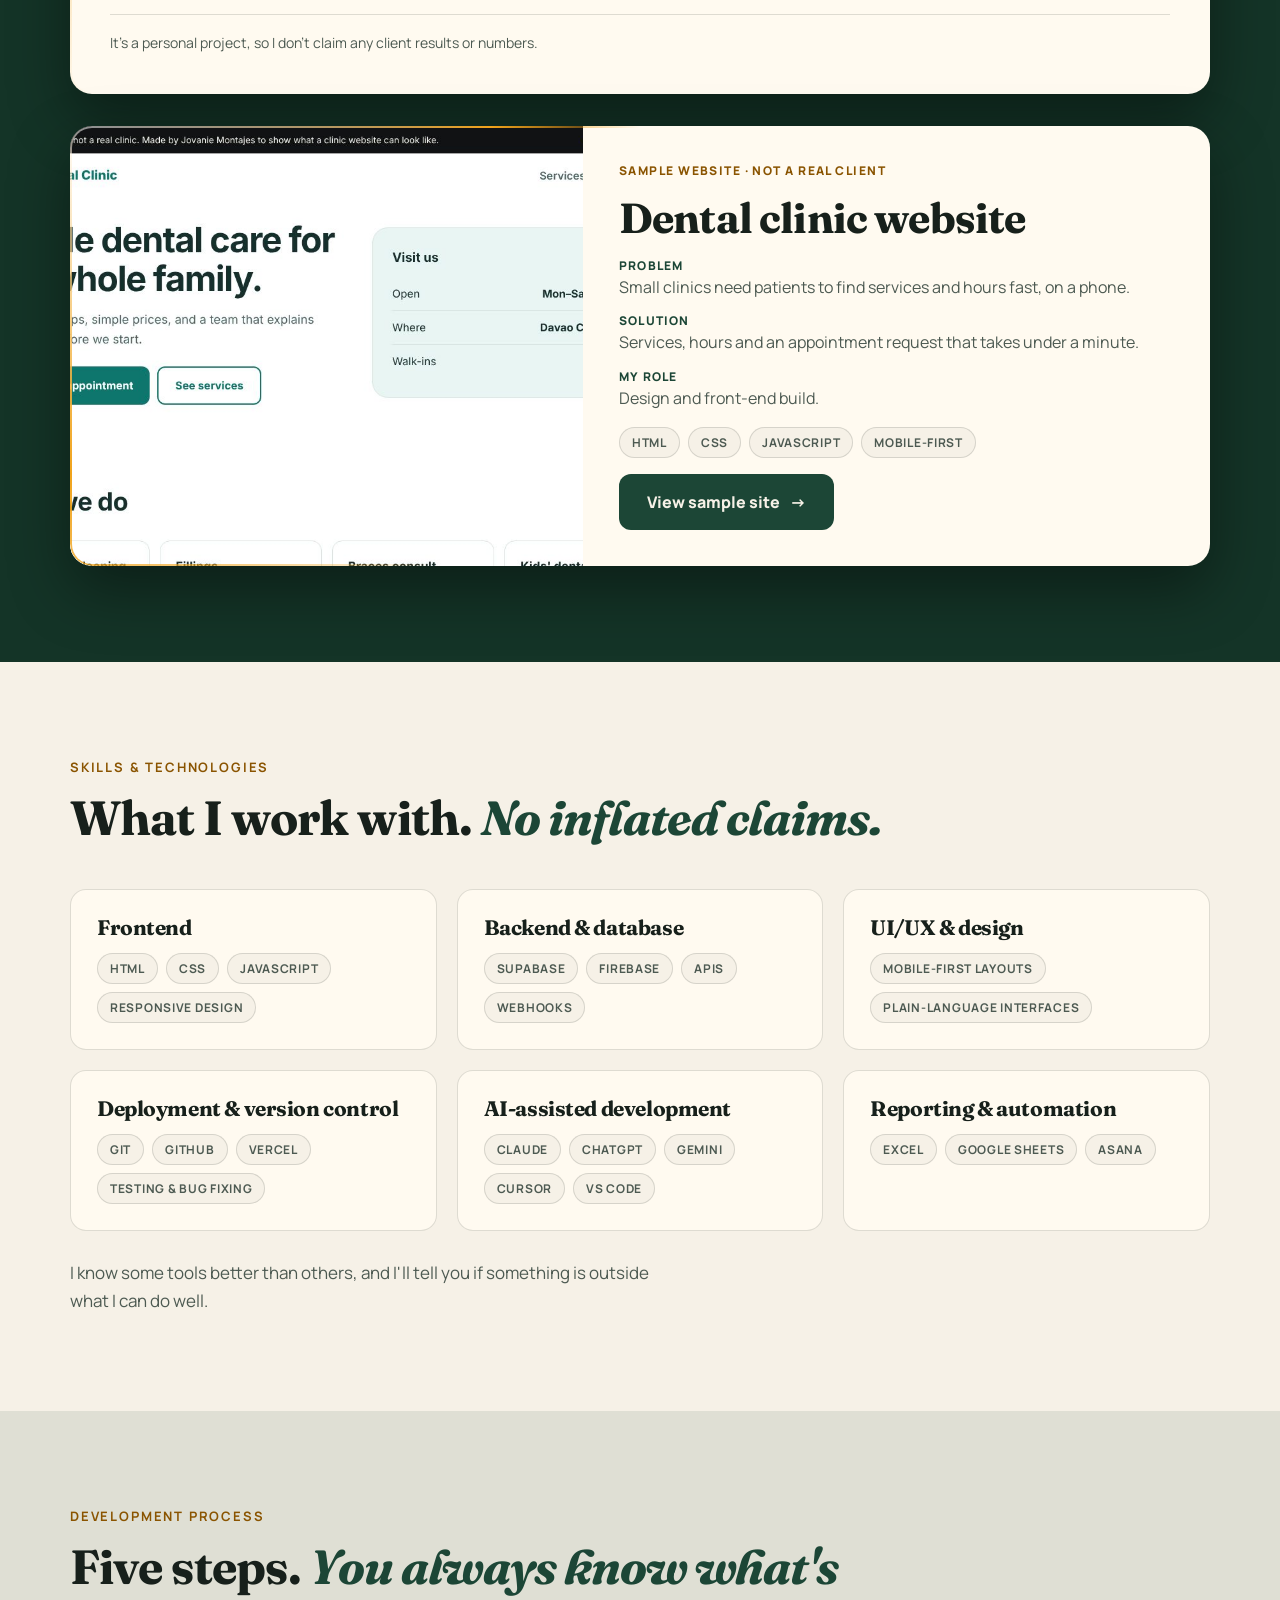
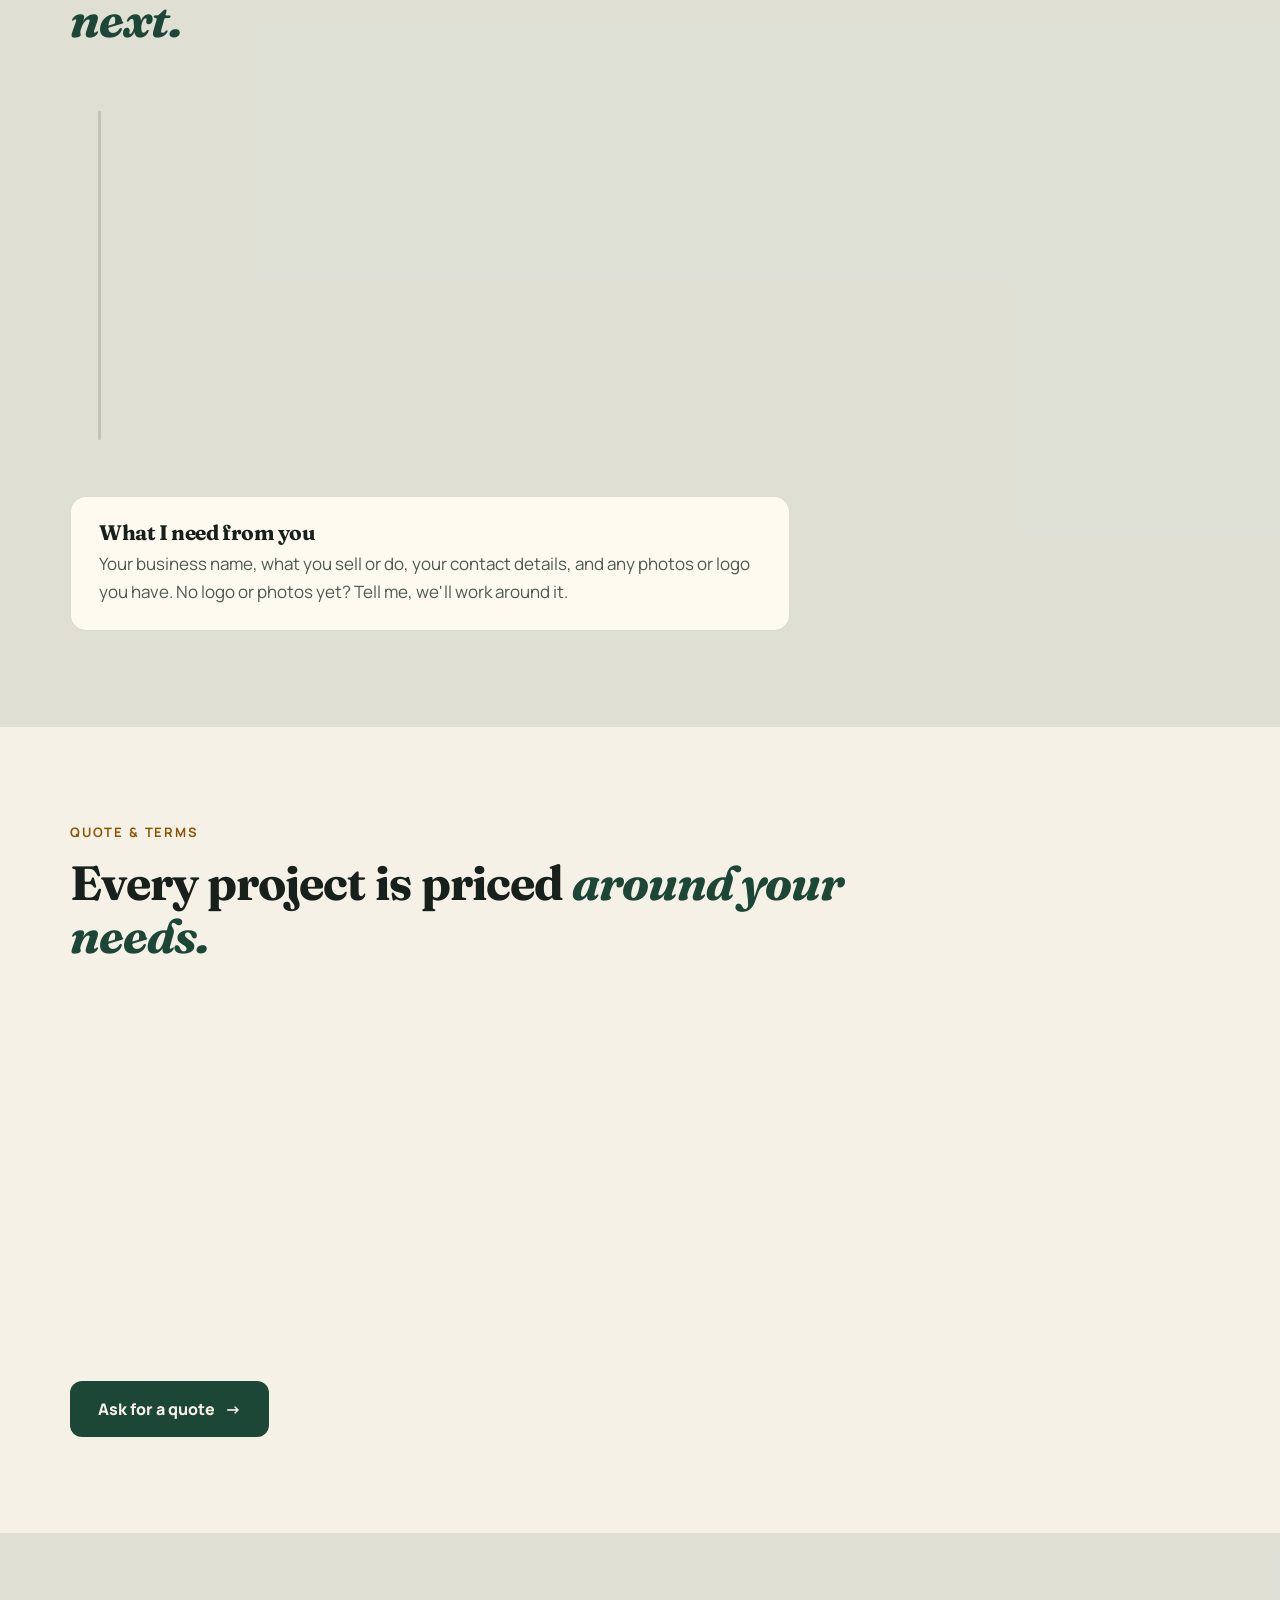
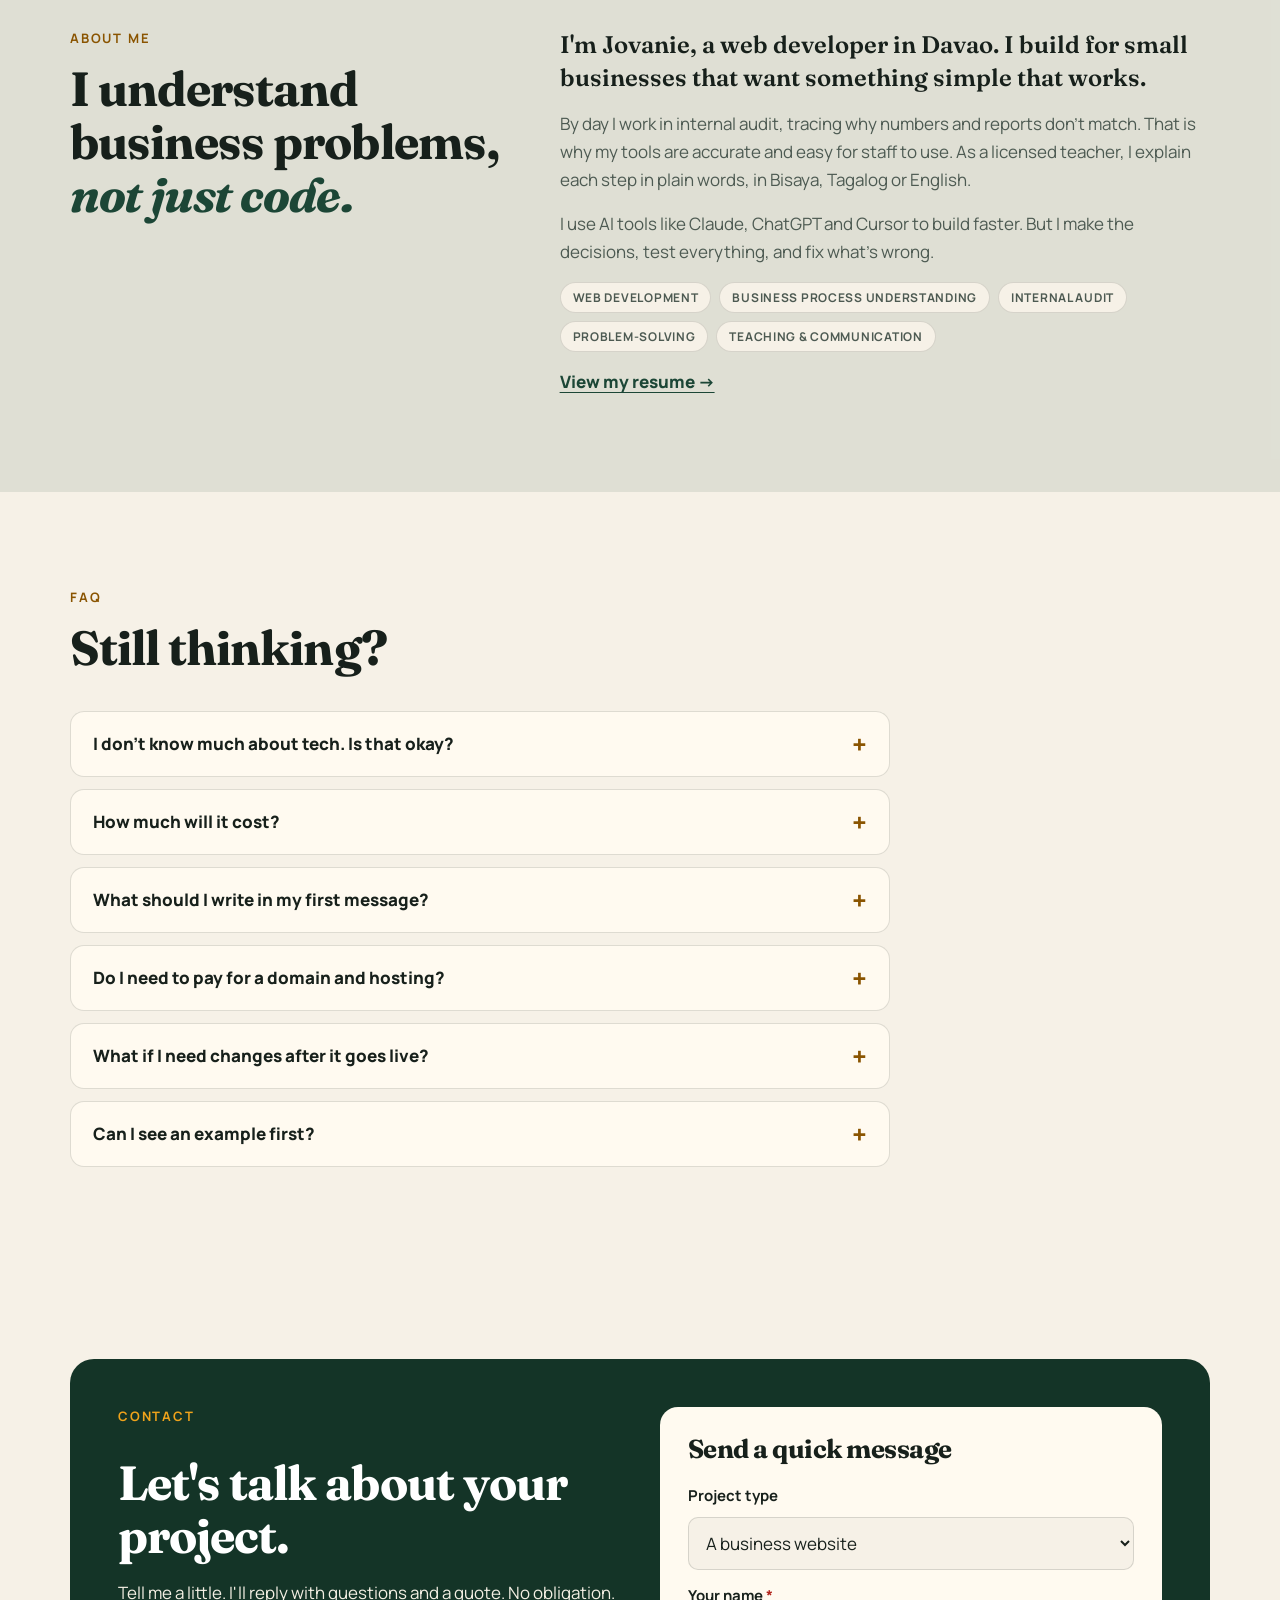
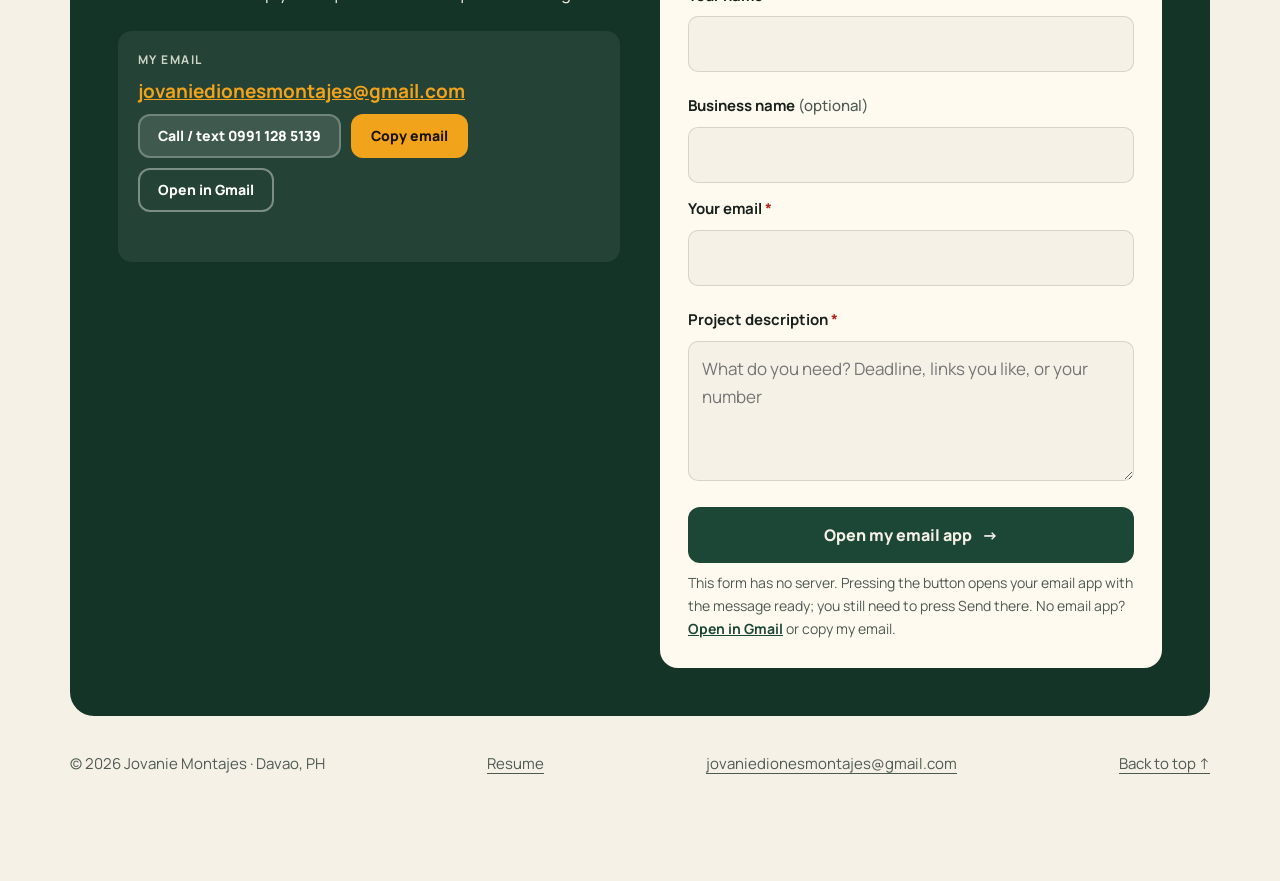
==== commit 89ccff9d: "Add files via upload" ====
--- a/index.html
+++ b/index.html
@@ -68,7 +68,6 @@
           </div>
         </div>
       </div>
-      <figcaption><span>Web developer · I use AI tools, and I check every line myself</span></figcaption>
     </figure>
   </section>
 
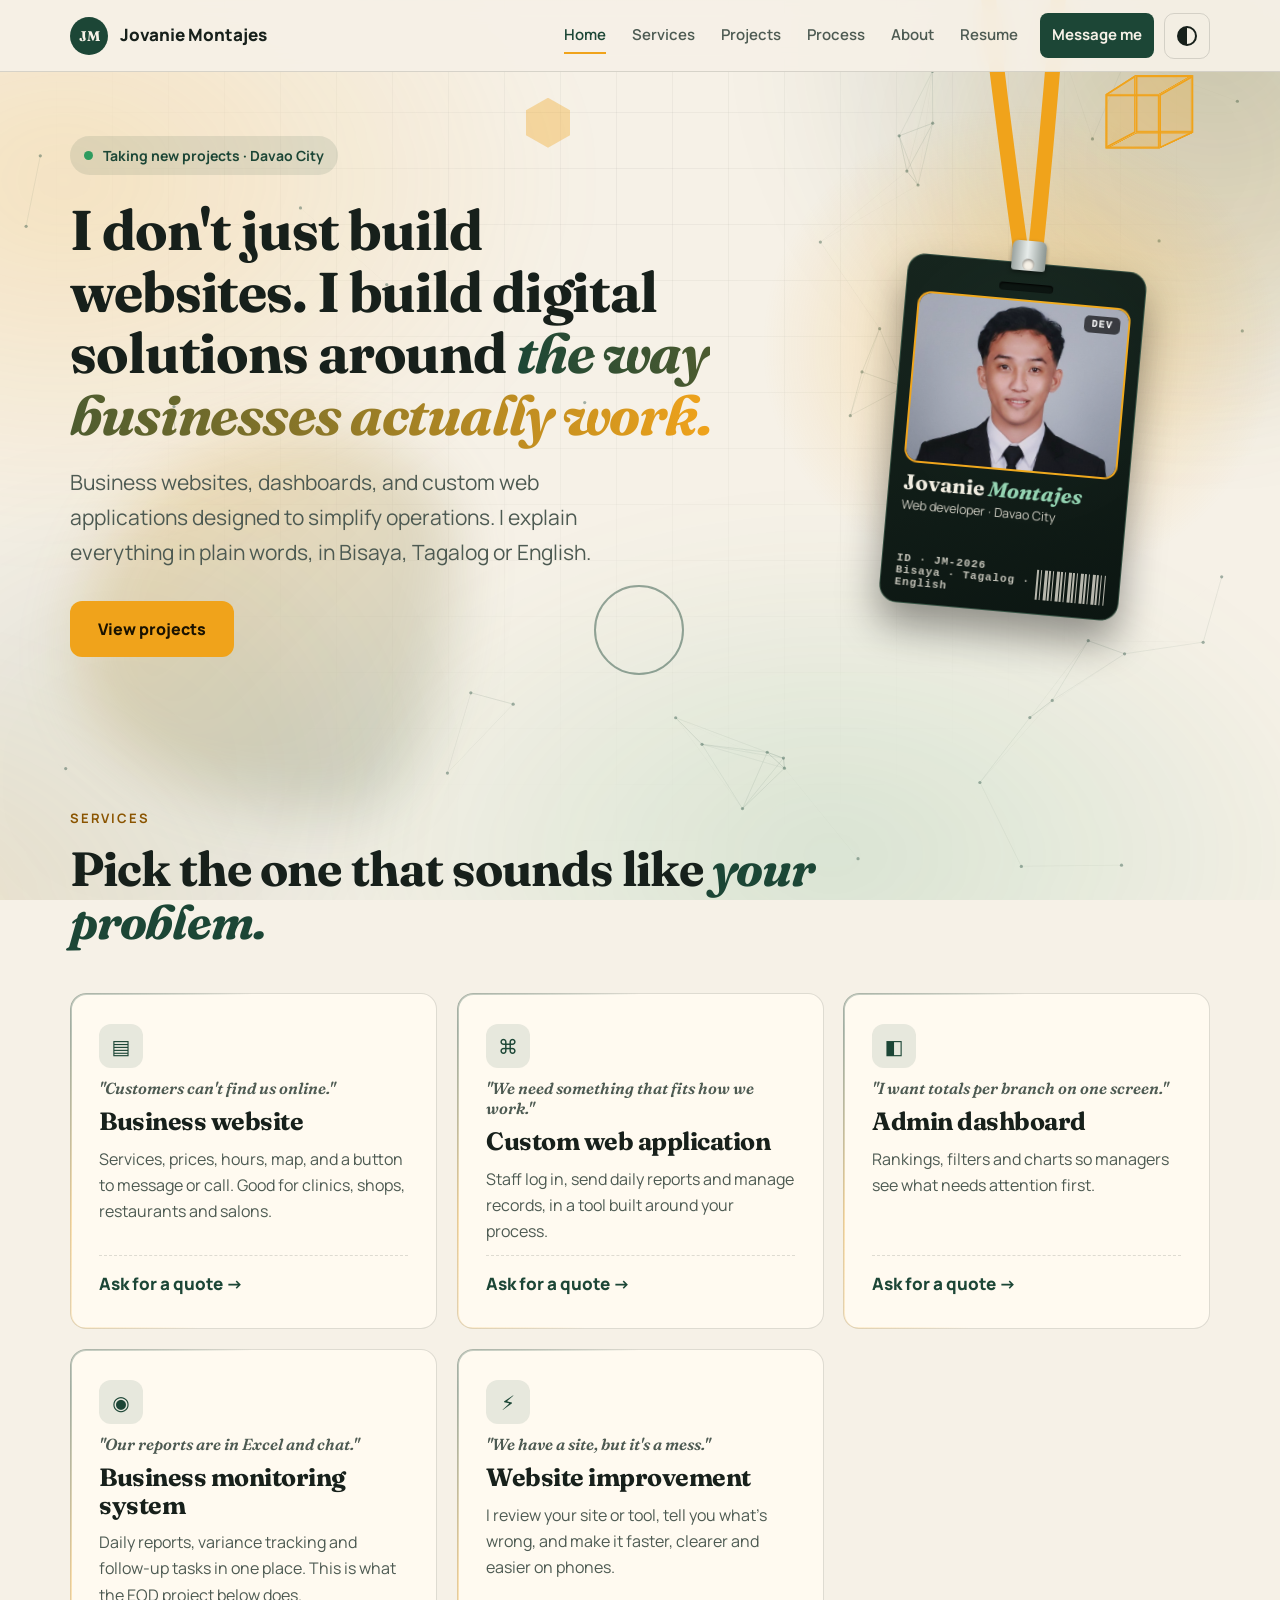
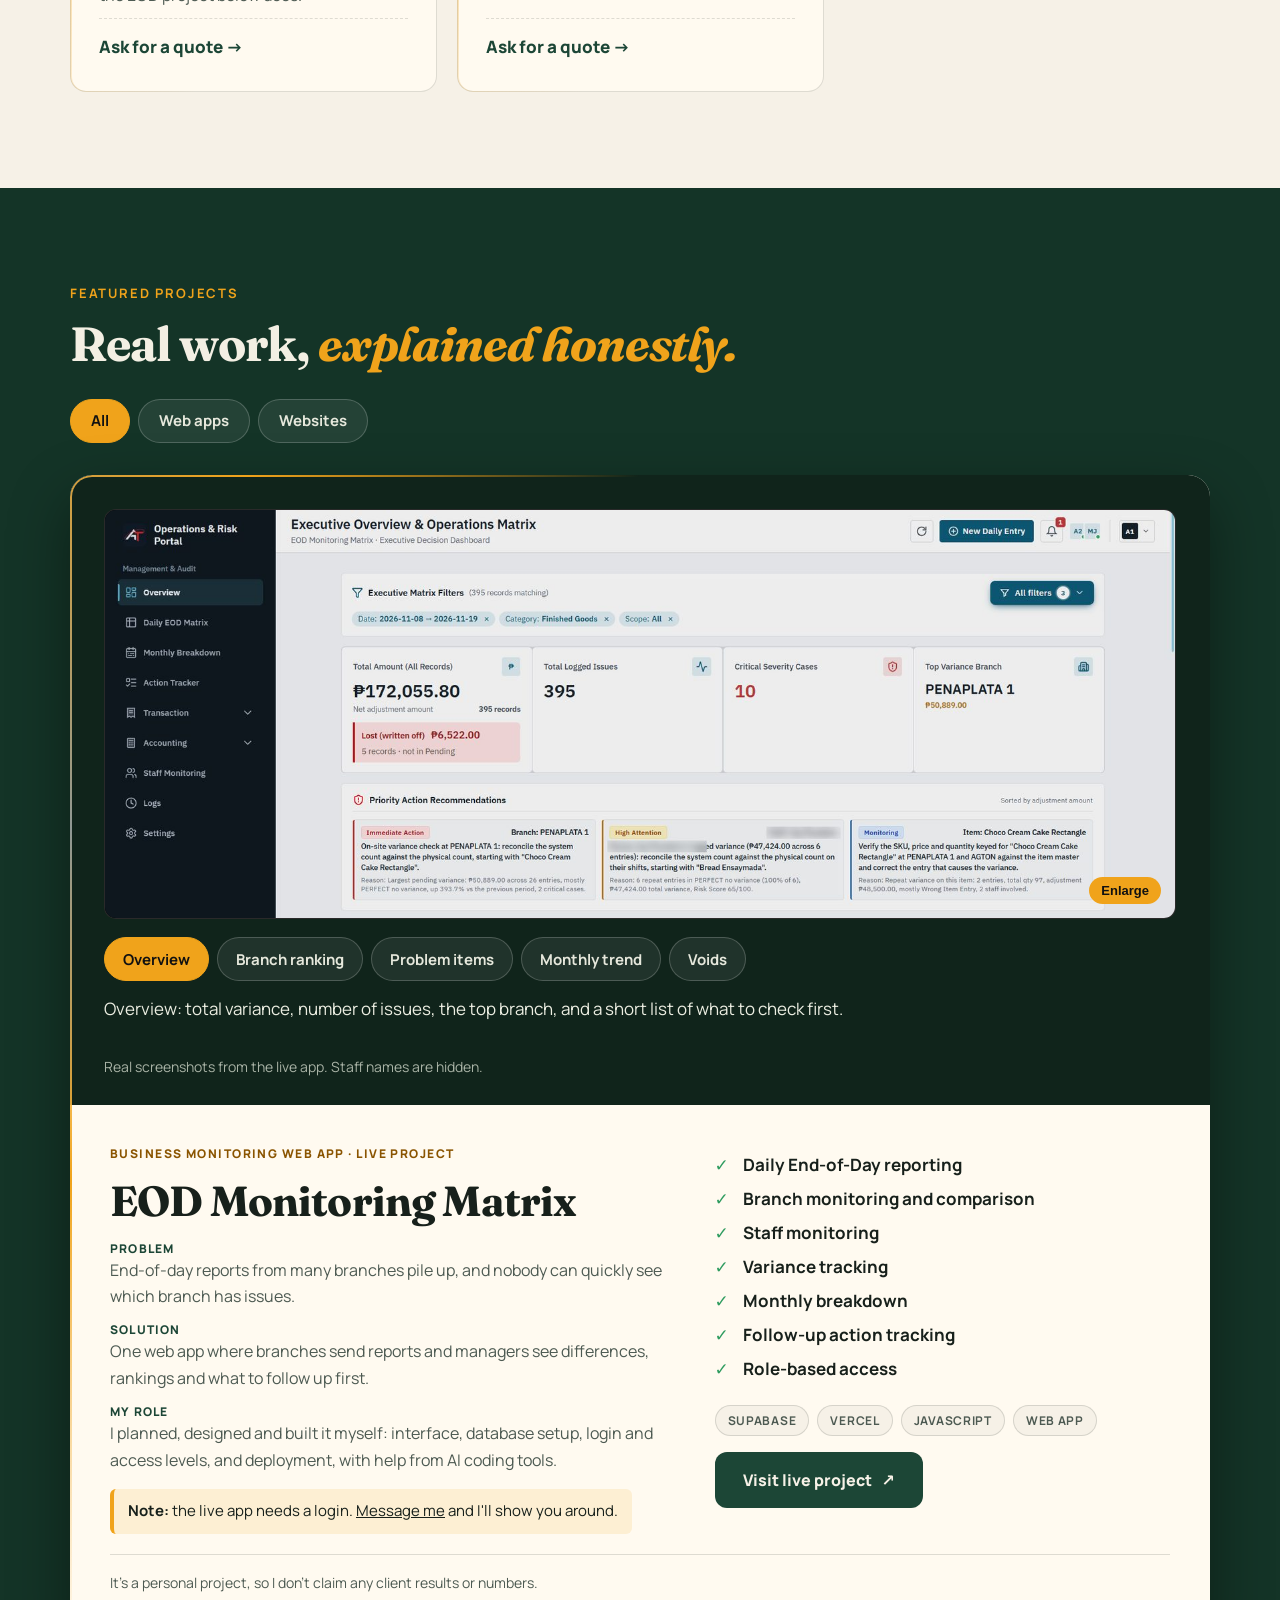
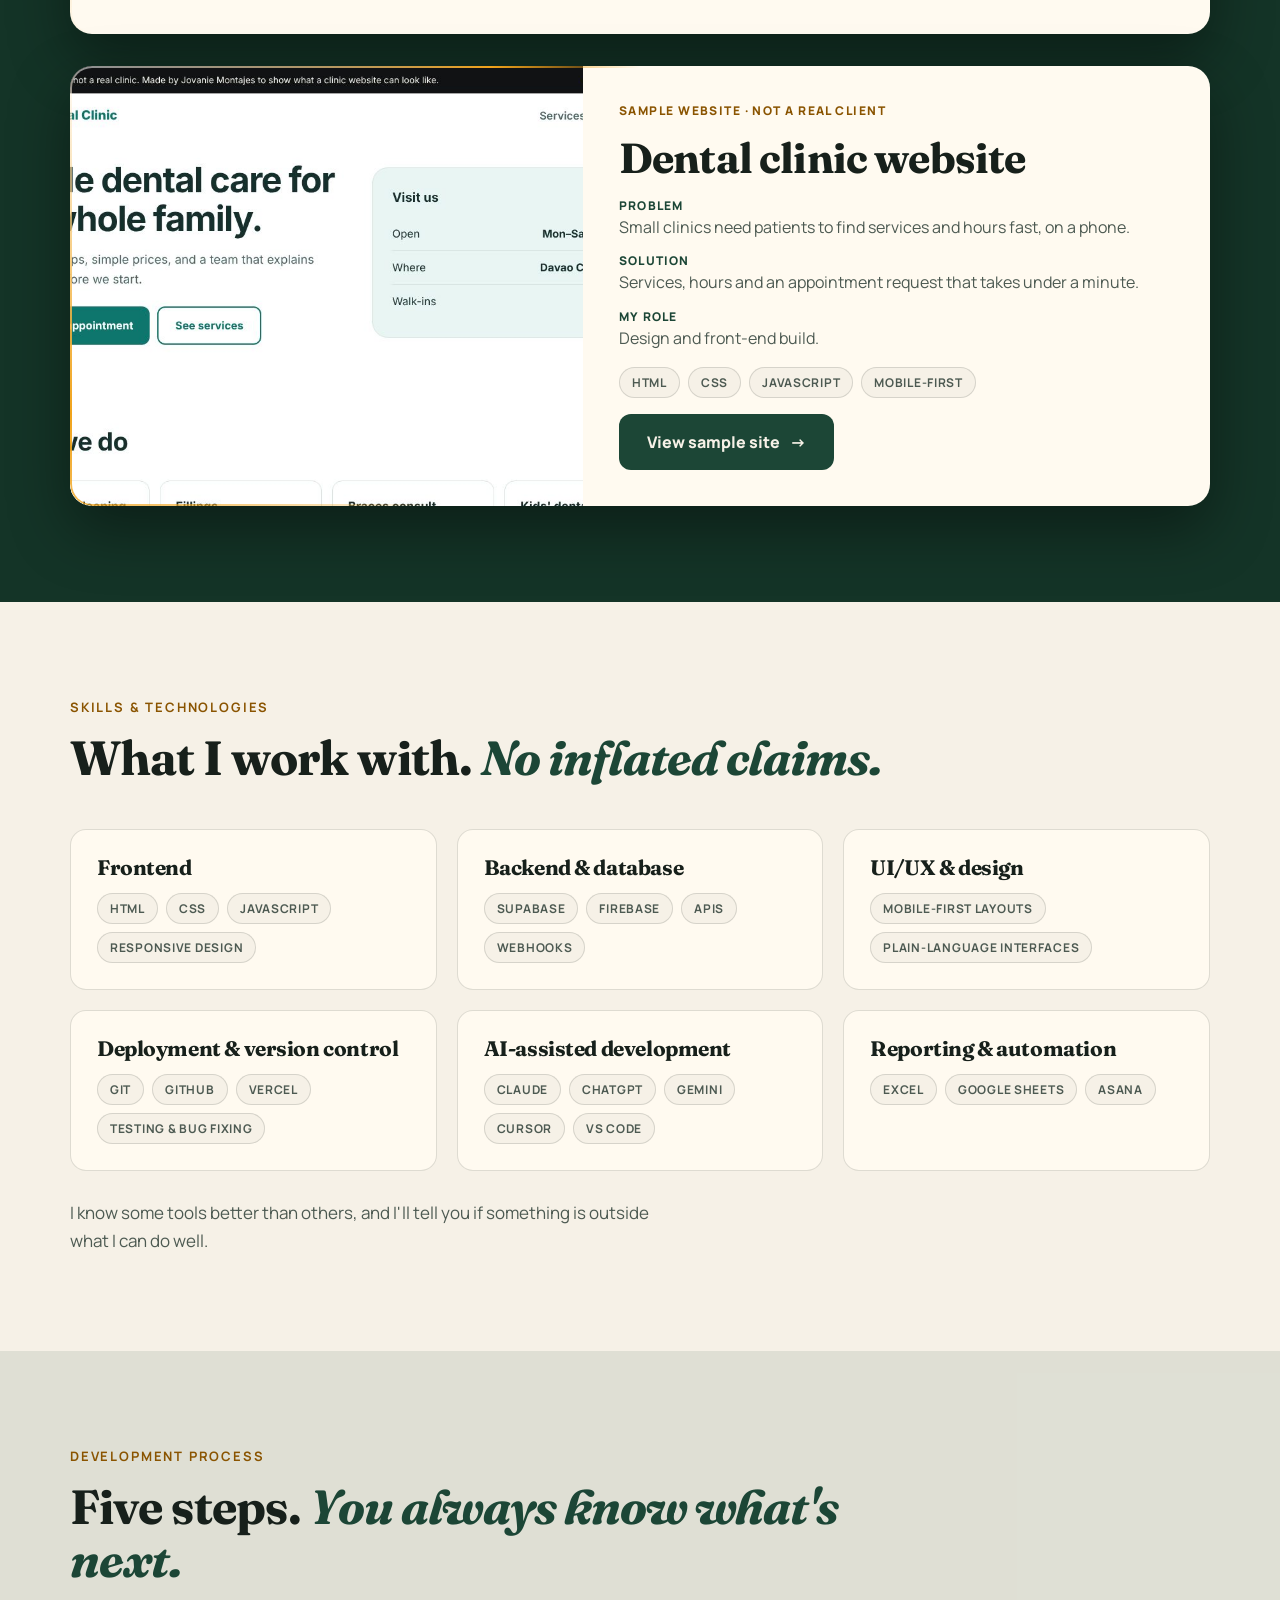
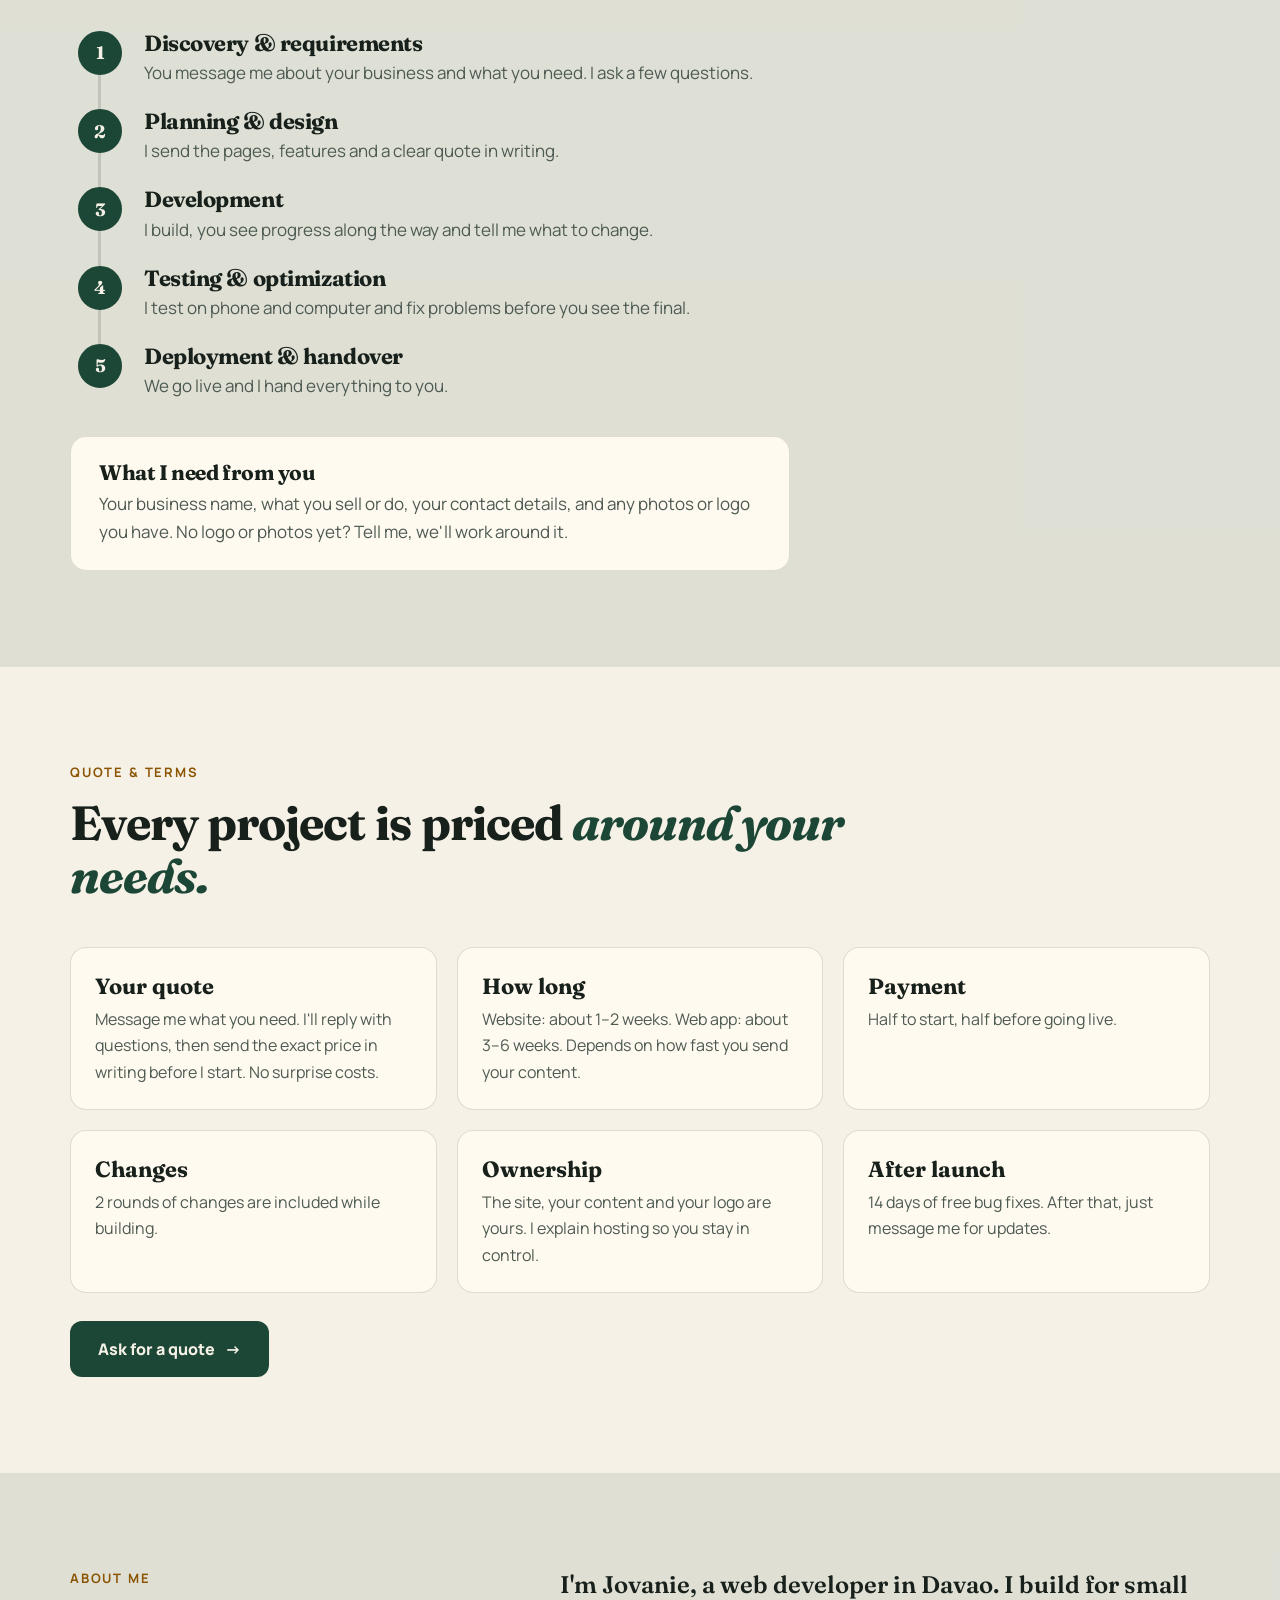
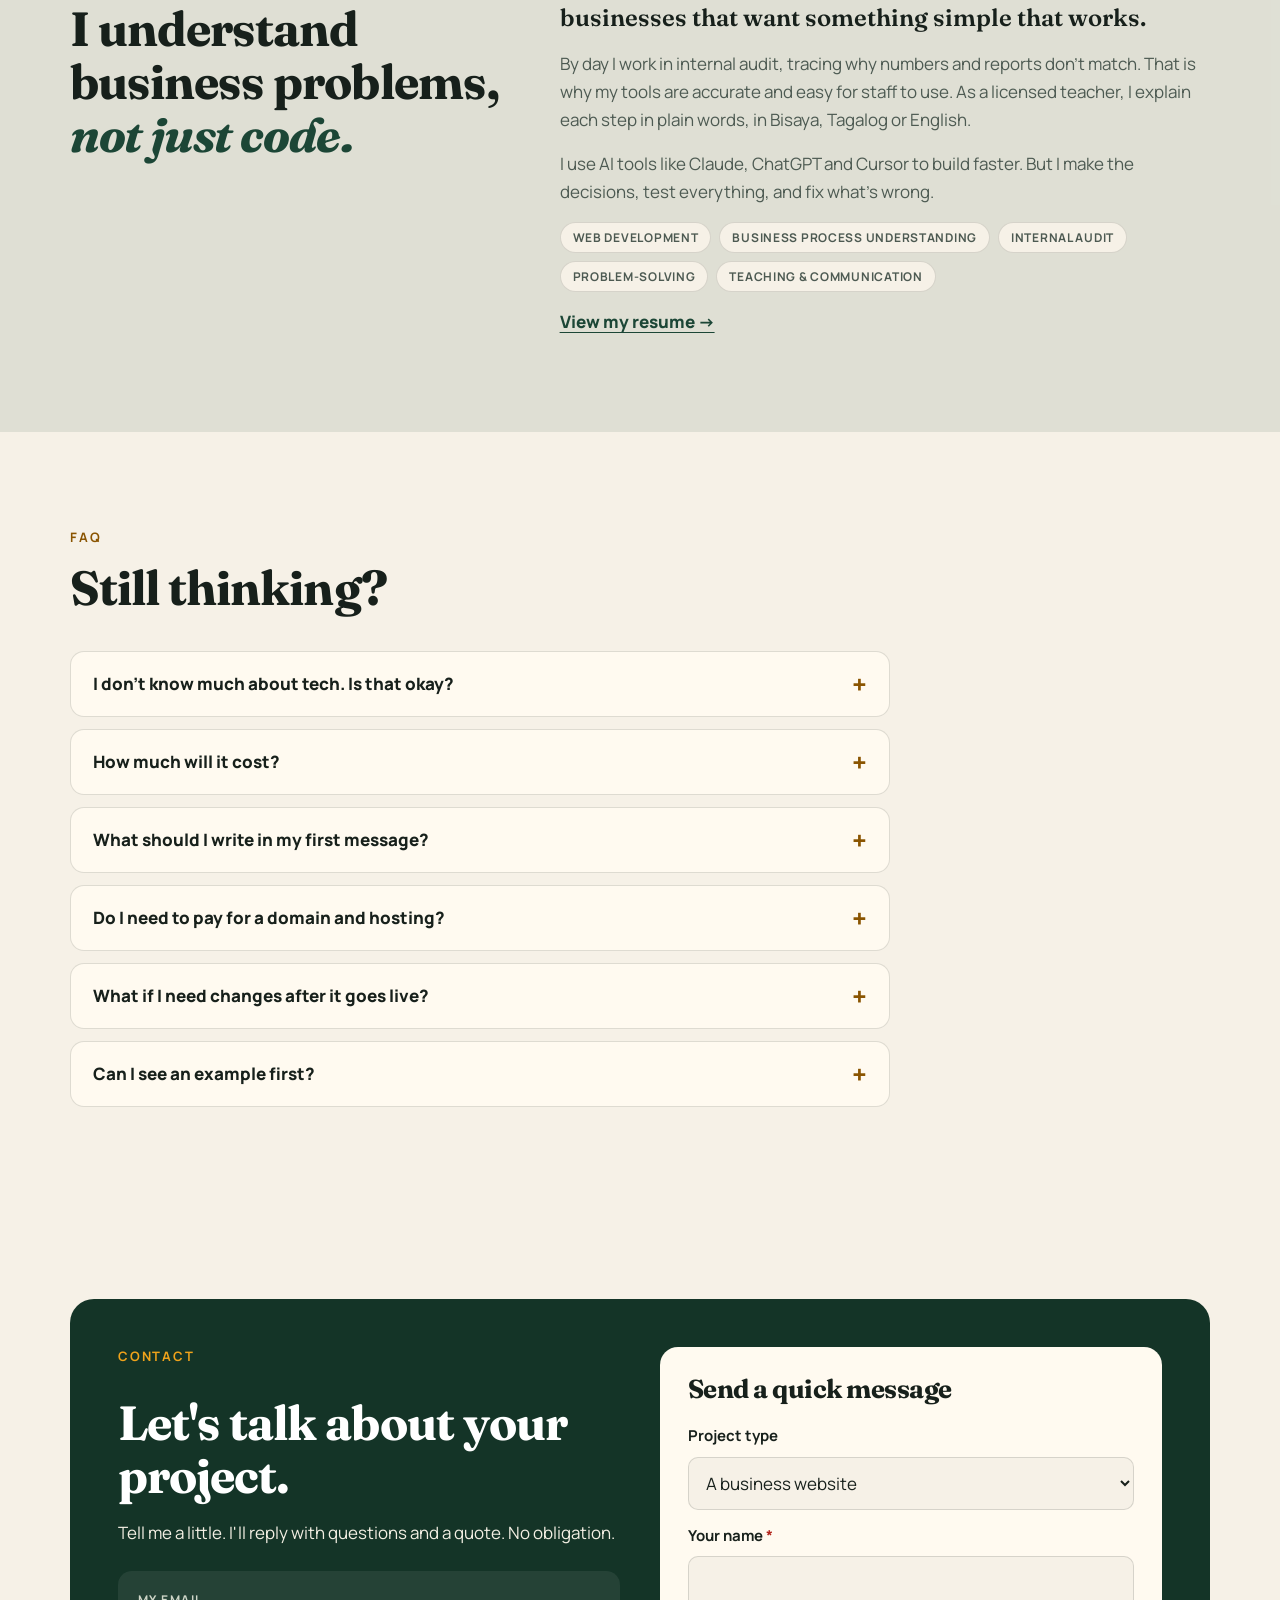
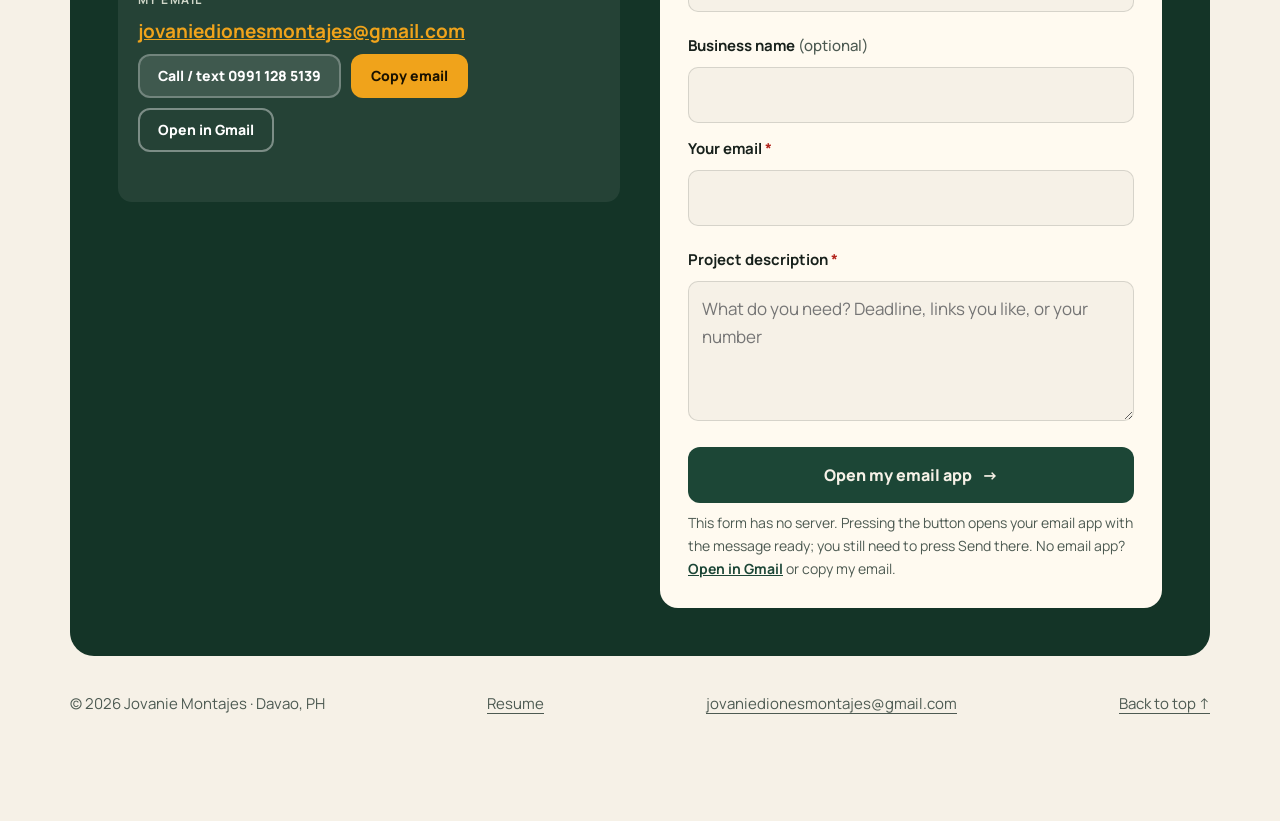
==== commit 4f132987: "Add files via upload" ====
--- a/index.html
+++ b/index.html
@@ -50,9 +50,7 @@
       <p class="hero-sub rise" style="--d:2">Business websites, dashboards, and custom web applications designed to simplify operations. I explain everything in plain words, in Bisaya, Tagalog or English.</p>
       <div class="hero-actions rise" style="--d:3">
         <a class="button button-primary" href="#work">View projects</a>
-        <a class="button button-ghost" href="#contact">Contact me</a>
-      </div>
-      <div class="chat-row rise" style="--d:3"><span class="chat-links" data-chat hidden></span></div>
+      </div>
     </div>
     <figure class="hero-photo hero-id rise" style="--d:2">
       <div class="id-stage" id="idStage">
@@ -63,7 +61,6 @@
             <div class="id-slot"></div>
             <div class="id-photo" style="background-image:url(assets/profile.jpg)"><span class="id-tag">DEV</span></div>
             <div><div class="id-name">Jovanie <em>Montajes</em></div><div class="id-role">Web developer · Davao City</div></div>
-            <div class="id-status"><i></i>Taking new projects</div>
             <div class="id-row"><div class="id-no">ID · JM-2026<br>Bisaya · Tagalog · English</div><div class="id-bc"></div></div>
           </div>
         </div>
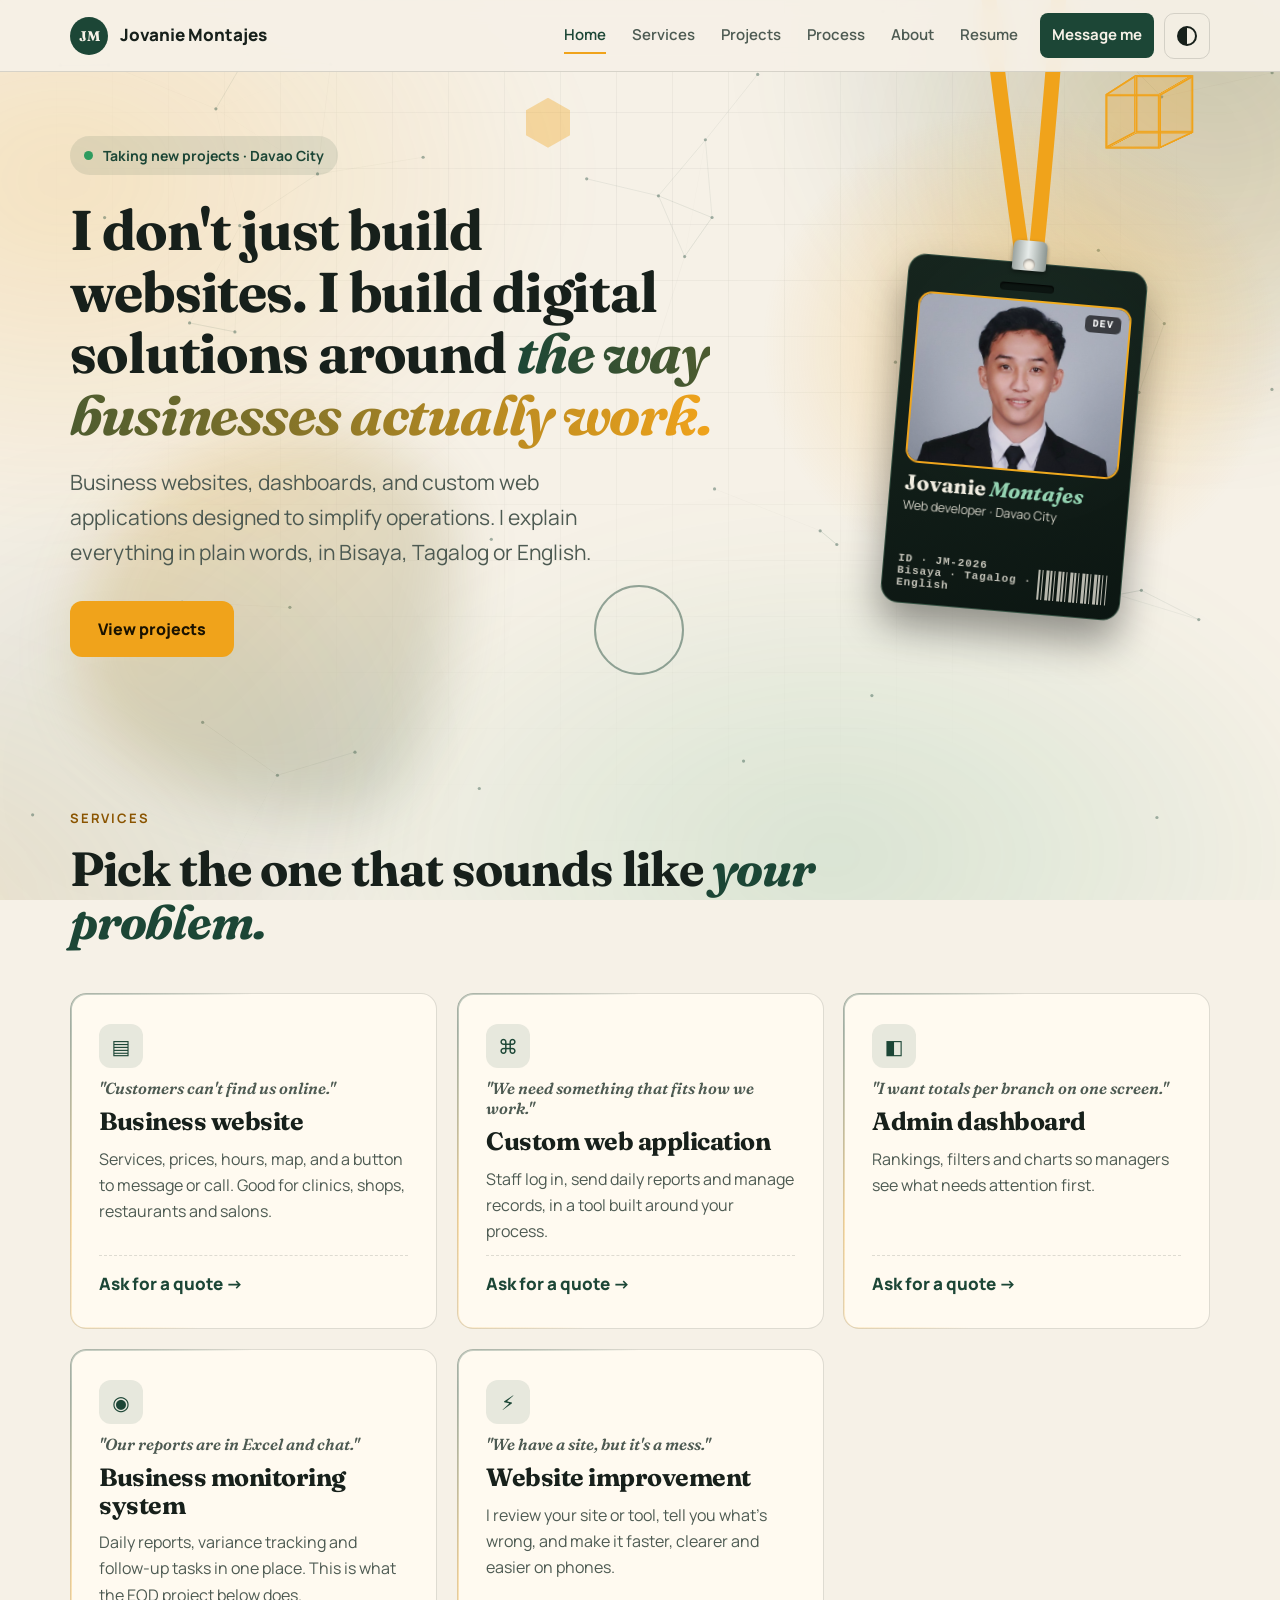
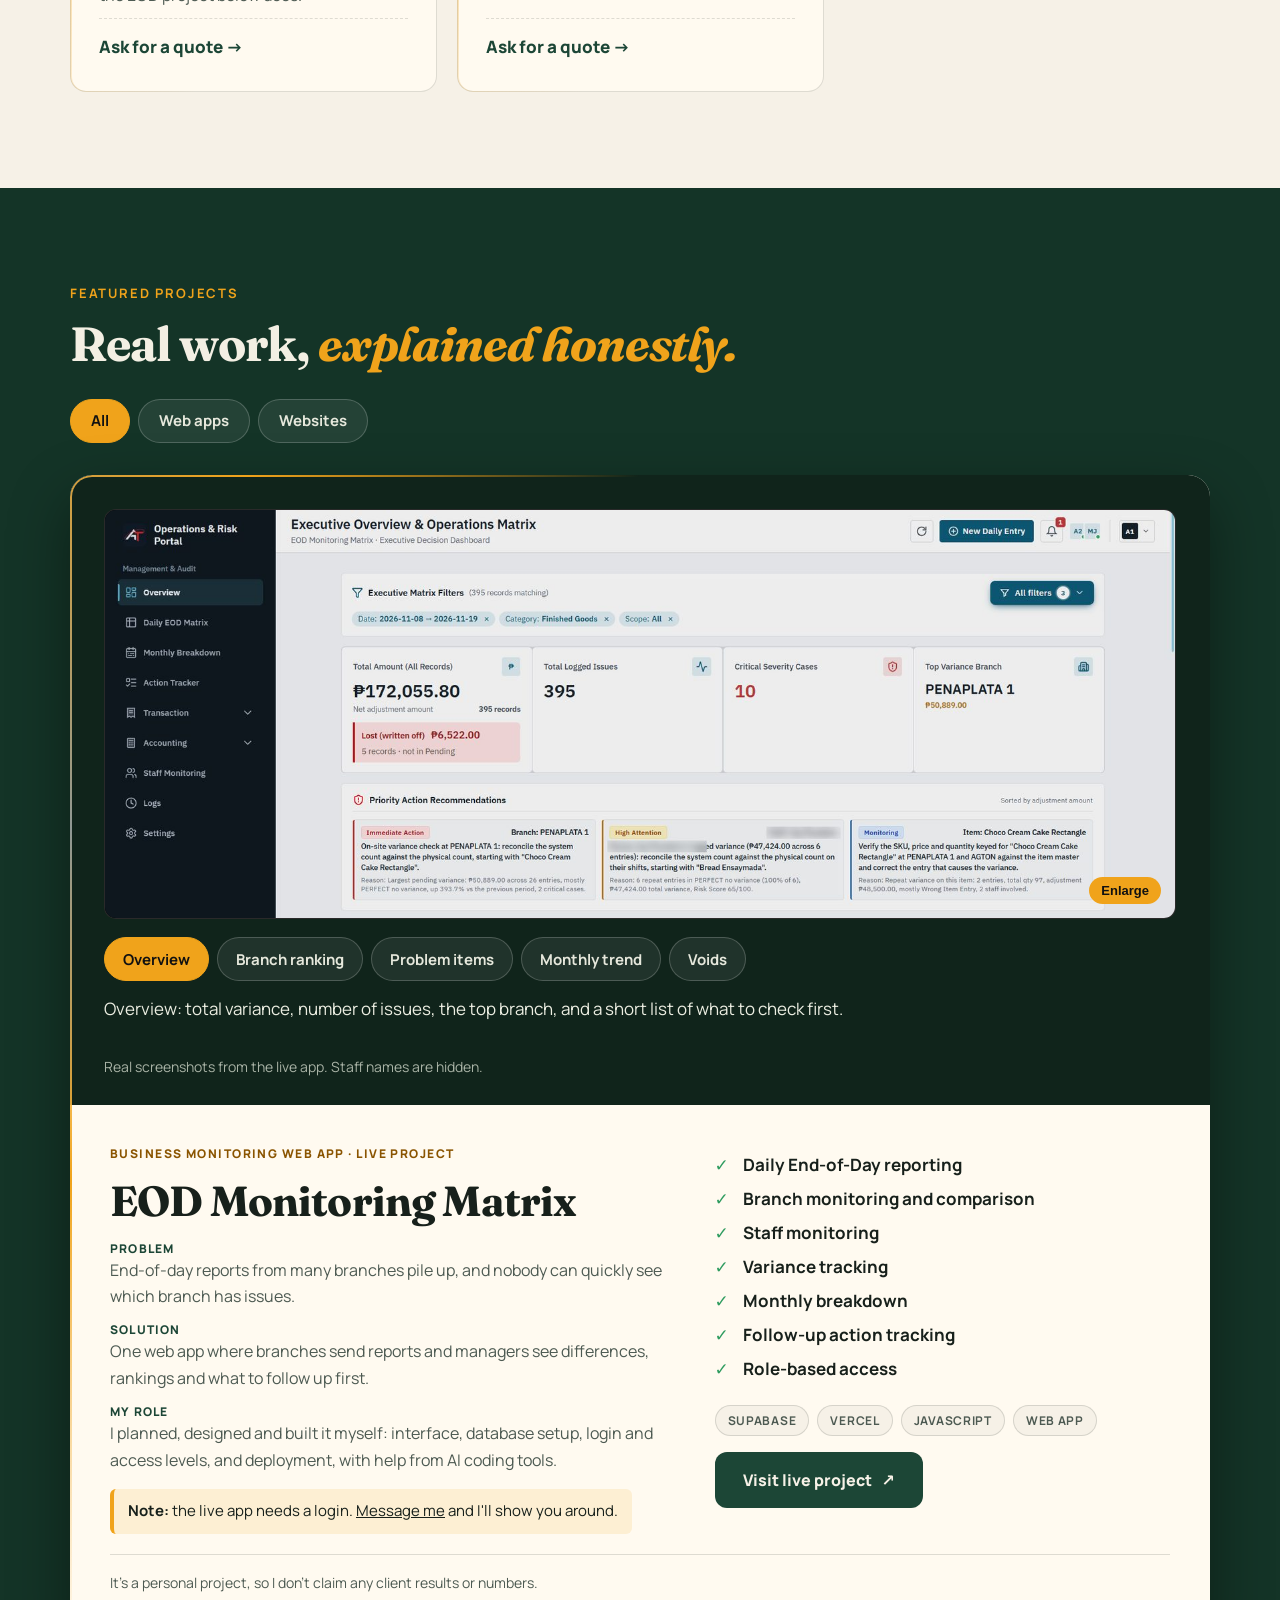
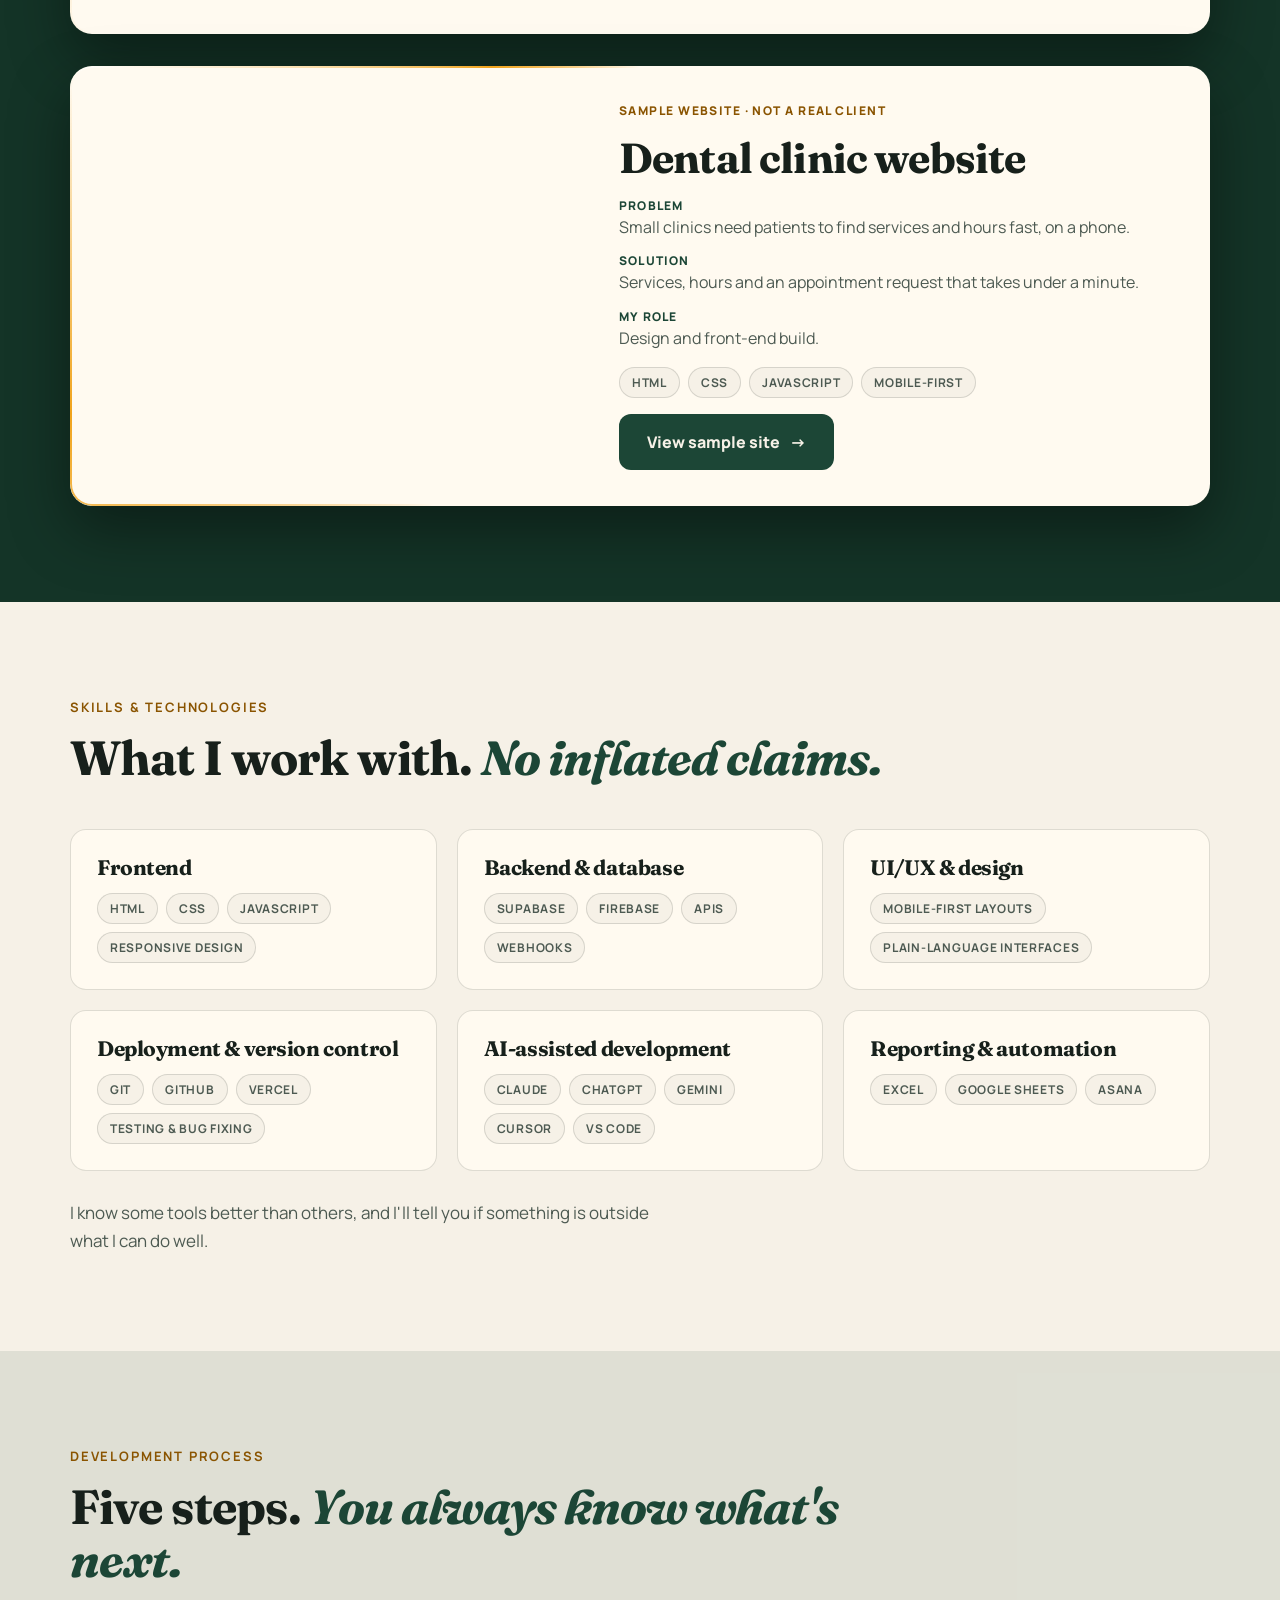
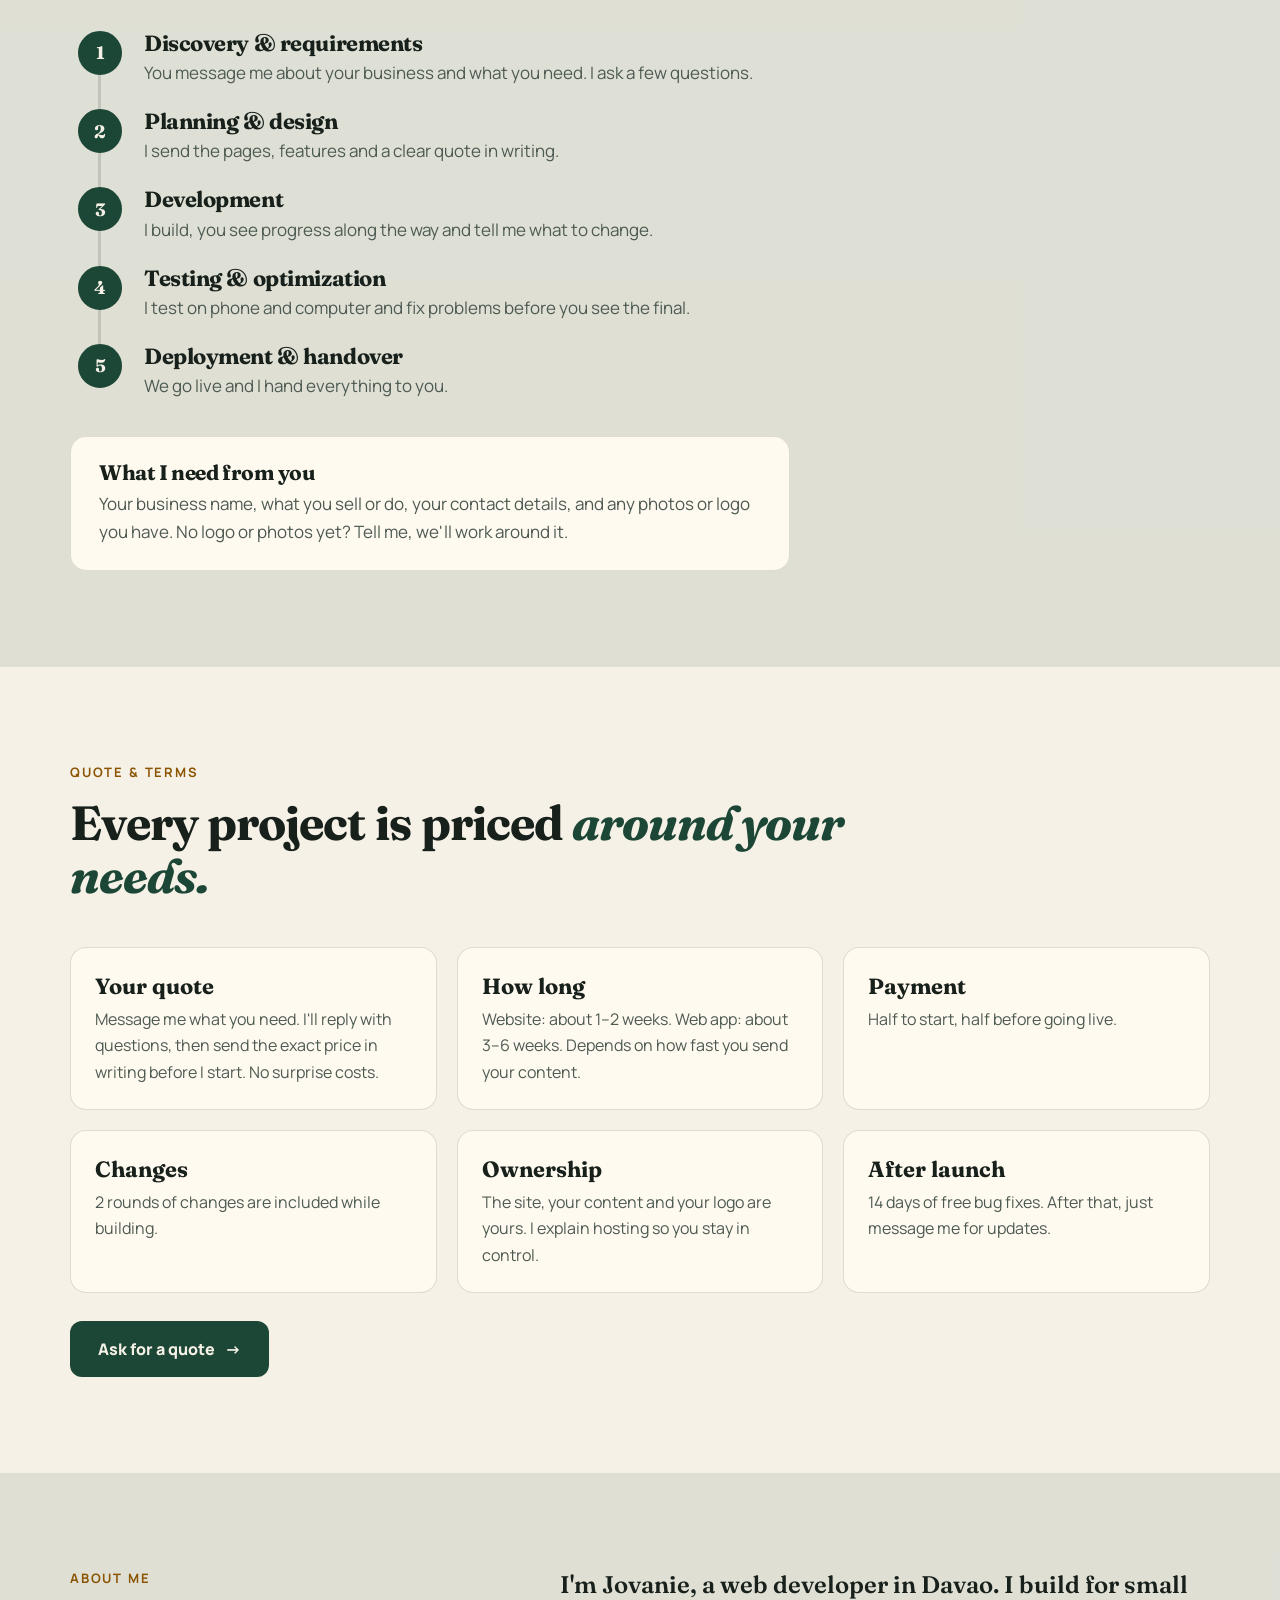
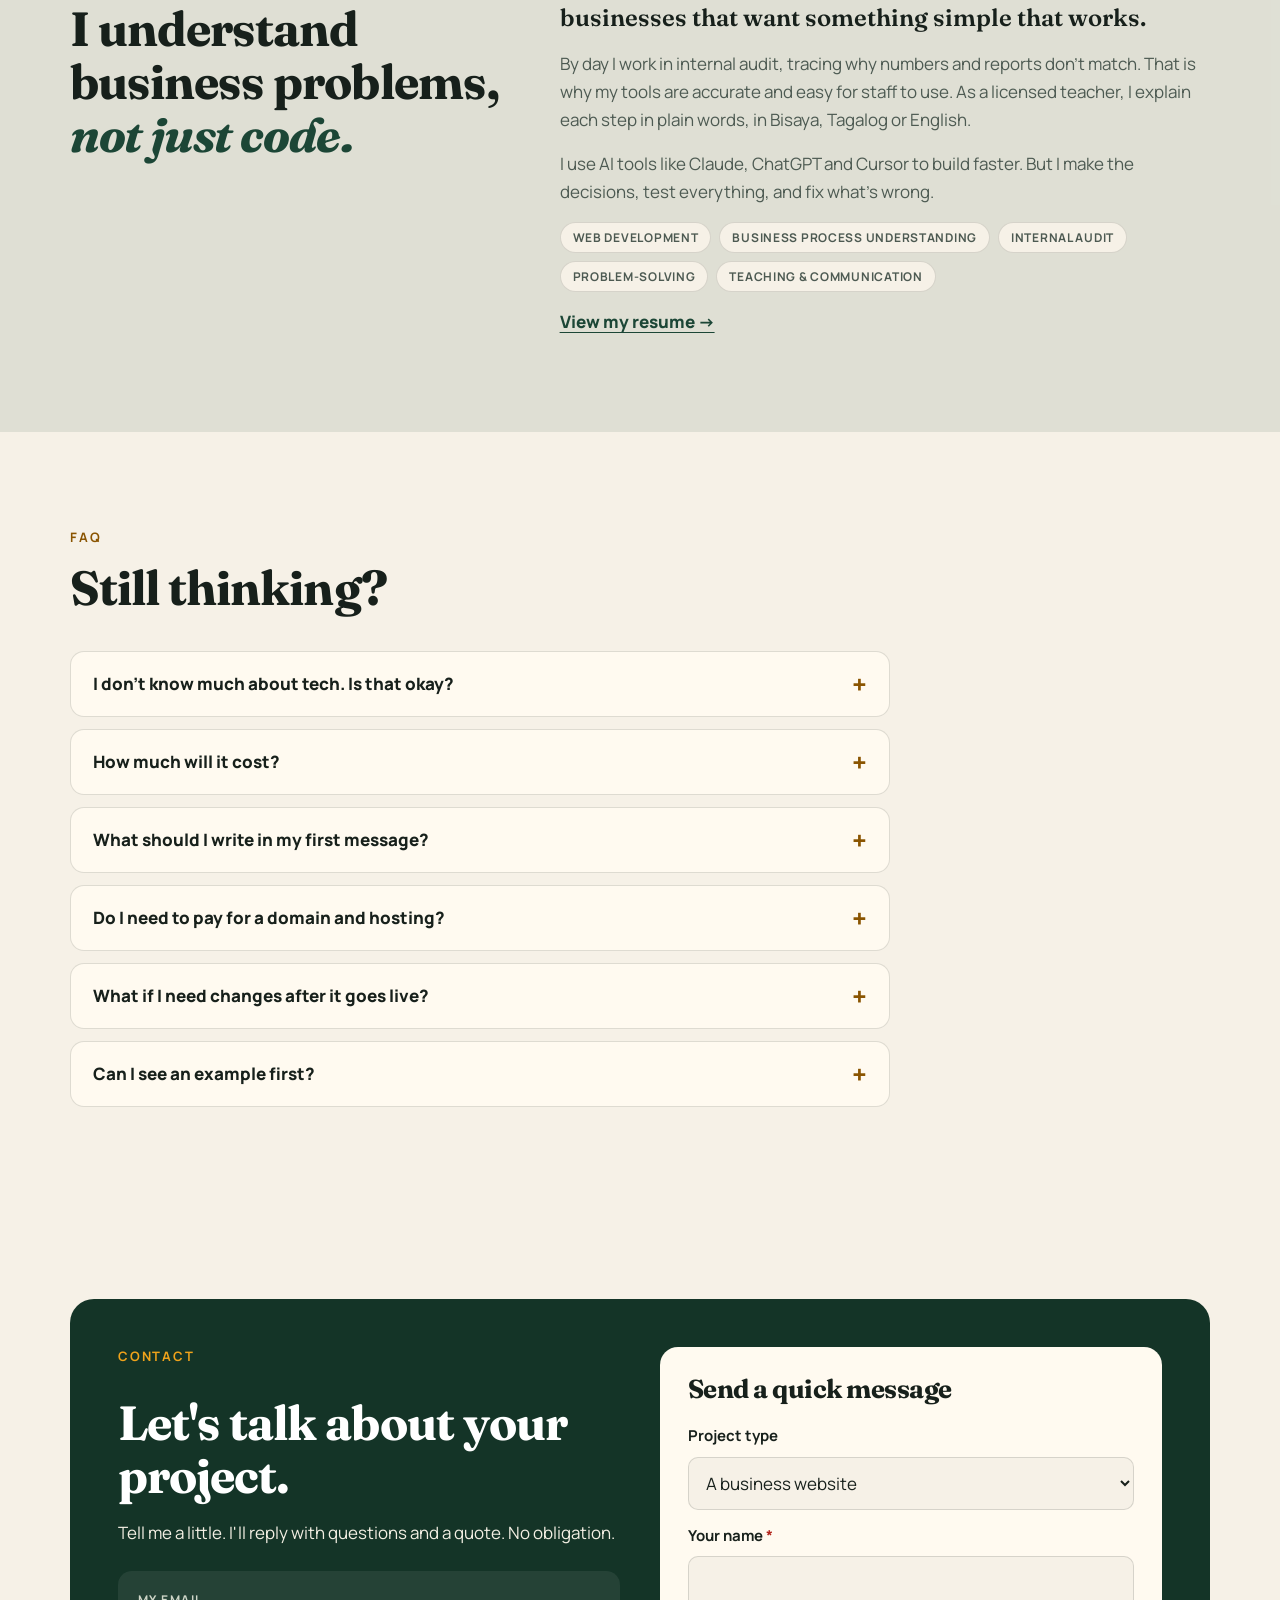
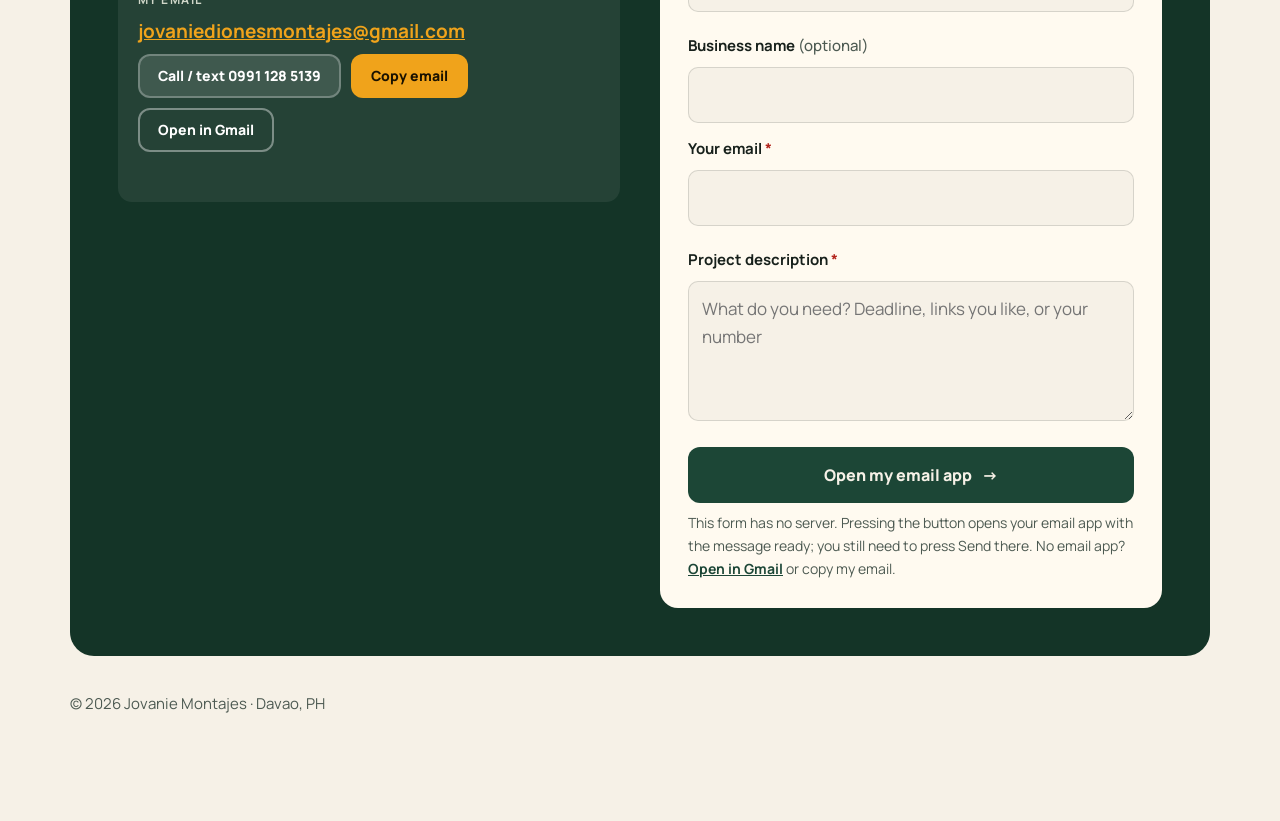
==== commit 554e9844: "Add files via upload" ====
--- a/index.html
+++ b/index.html
@@ -260,9 +260,6 @@
     </div>
     <footer>
       <span>© <span id="year">2026</span> Jovanie Montajes · Davao, PH</span>
-      <a href="resume.html">Resume</a>
-      <a href="mailto:jovaniedionesmontajes@gmail.com">jovaniedionesmontajes@gmail.com</a>
-      <a href="#top">Back to top ↑</a>
     </footer>
   </section>
 </main>
--- a/styles.css
+++ b/styles.css
@@ -3,7 +3,7 @@
 [data-theme=dark]{--bg:#0f1a15;--card:#16251e;--ink:#f1ede1;--muted:#b4bfb4;--forest:#8fd1ae;--forest2:#6fbf96;--mango-d:#f0a31b;--line:#f1ede126;--tint:#8fd1ae1f;--hdr:#0f1a15ee}
 *{box-sizing:border-box}
 html{scroll-behavior:smooth;scroll-padding-top:84px;overflow-x:hidden}
-body{margin:0;background:var(--bg);color:var(--ink);font:17px/1.65 var(--sans);-webkit-font-smoothing:antialiased;overflow-x:hidden;transition:background .3s,color .3s}
+body{margin:0;padding-top:72px;background:var(--bg);color:var(--ink);font:17px/1.65 var(--sans);-webkit-font-smoothing:antialiased;overflow-x:hidden;transition:background .3s,color .3s}
 img{max-width:100%;height:auto;display:block}a{color:inherit}p{margin:0}ul,ol,dl,dd{margin:0;padding:0;list-style:none}
 h1,h2,h3{margin:0;line-height:1.1;font-family:var(--serif);font-weight:700;letter-spacing:-.02em}
 em{font-style:italic;color:var(--forest)}
@@ -26,7 +26,7 @@
 .progress{position:fixed;top:0;left:0;height:3px;width:100%;background:linear-gradient(90deg,var(--forest),var(--mango));transform:scaleX(0);transform-origin:0 50%;z-index:90}
 
 /* ===== Header ===== */
-.site-header{position:sticky;top:0;z-index:50;height:72px;display:flex;align-items:center;gap:10px;padding:0 max(24px,calc((100% - var(--wrap))/2));background:var(--hdr);backdrop-filter:blur(10px);border-bottom:1px solid var(--line)}
+.site-header{position:fixed;top:0;left:0;right:0;z-index:50;height:72px;display:flex;align-items:center;gap:10px;padding:0 max(24px,calc((100% - var(--wrap))/2));background:var(--hdr);backdrop-filter:blur(10px);border-bottom:1px solid var(--line)}
 .brand{display:flex;align-items:center;gap:12px;text-decoration:none;font-weight:800;margin-right:auto}
 .brand-mark{width:38px;height:38px;border-radius:50%;background:var(--forest);color:var(--bg);display:grid;place-items:center;font:700 14px var(--serif);transition:transform .4s var(--ease)}
 .brand:hover .brand-mark{transform:rotate(-12deg) scale(1.08)}
@@ -228,7 +228,7 @@
 
 /* ===== Responsive ===== */
 @media(max-width:980px){
- .hero{grid-template-columns:1fr;gap:40px;padding-top:40px}.hero-photo{justify-self:center;width:min(100%,320px)}.id-stage{margin-top:-40px}
+ .hero{grid-template-columns:1fr;gap:40px;padding-top:40px}.hero-photo{justify-self:center;width:min(100%,320px)}.id-stage{margin-top:8px}.id-rope{-webkit-mask-image:linear-gradient(transparent,#000 70px);mask-image:linear-gradient(transparent,#000 70px)}
  .cards.services,.skill-grid,.facts{grid-template-columns:1fr 1fr}.facts-strip{grid-template-columns:1fr 1fr}
  .project-info,.about-grid,.contact-panel,.sample{grid-template-columns:1fr}.contact-panel{padding:32px}.sample-thumb{max-height:280px}
  .menu-toggle{display:flex}
